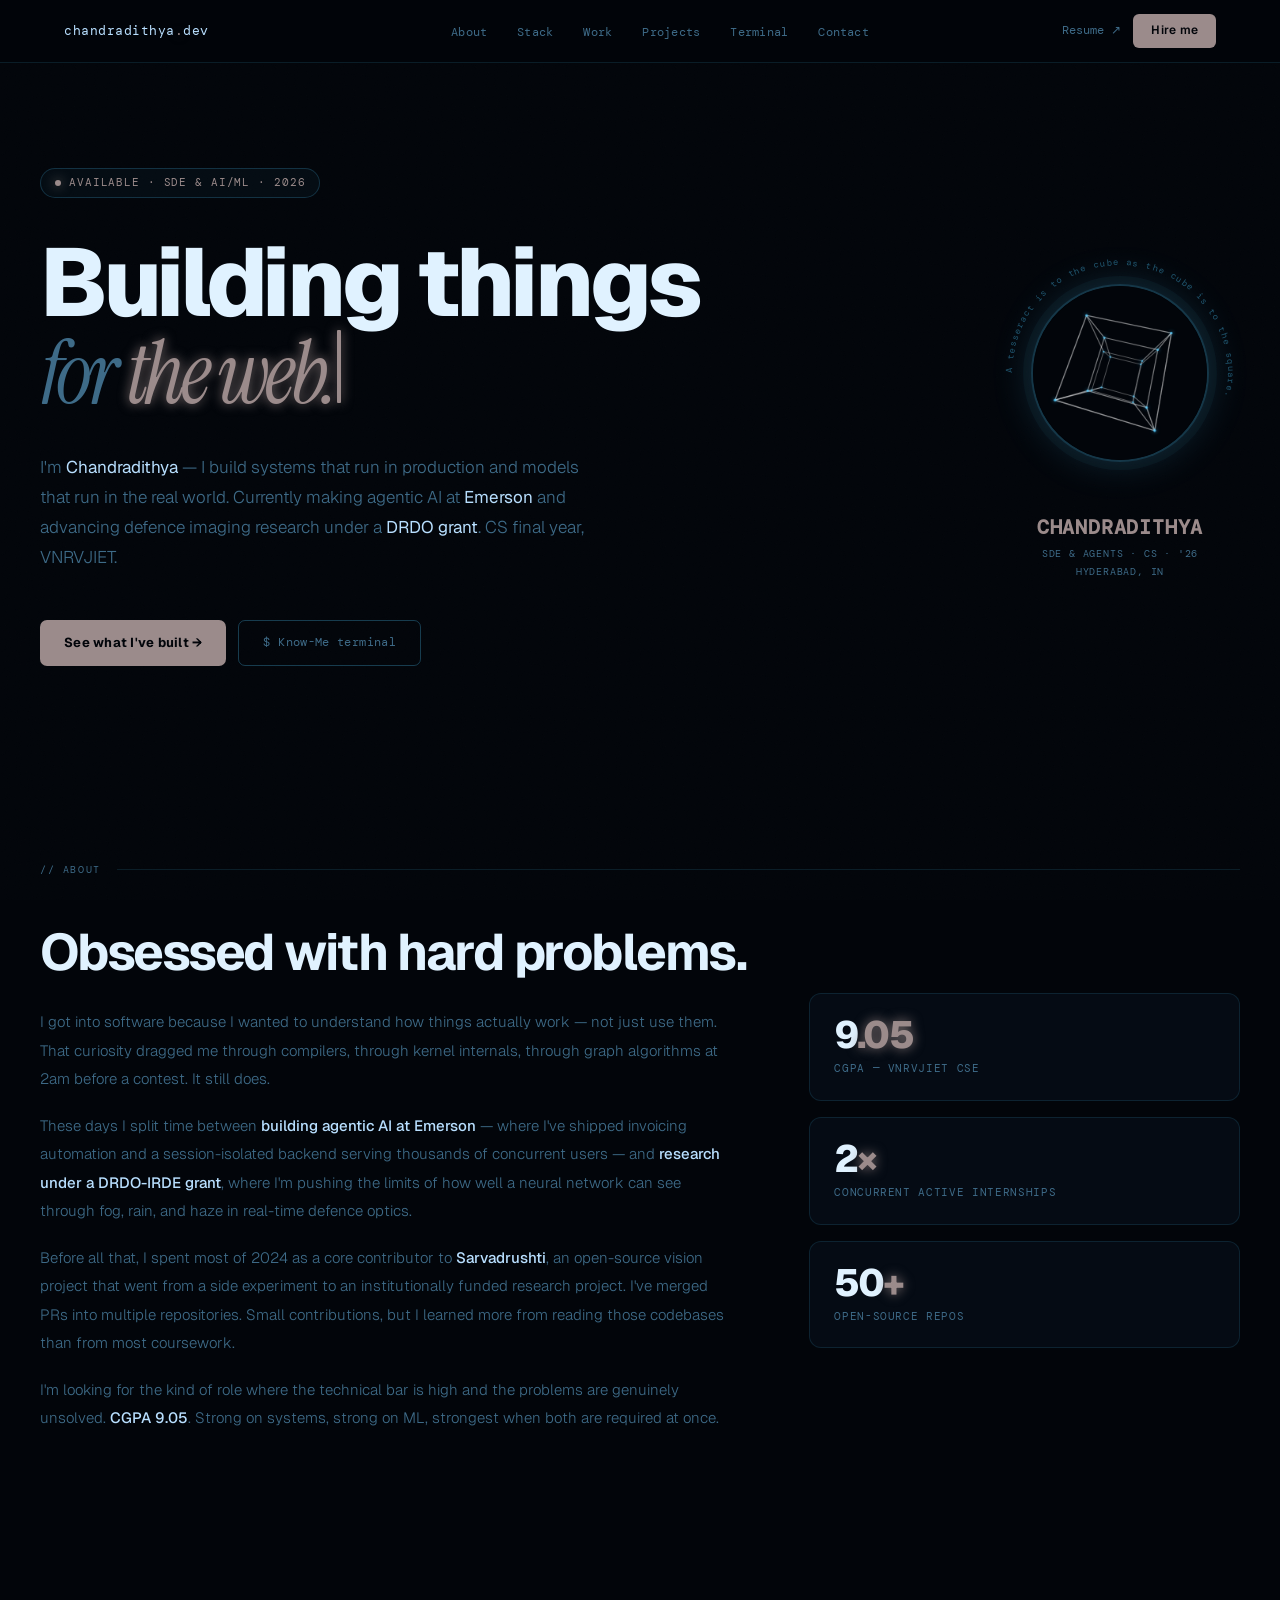
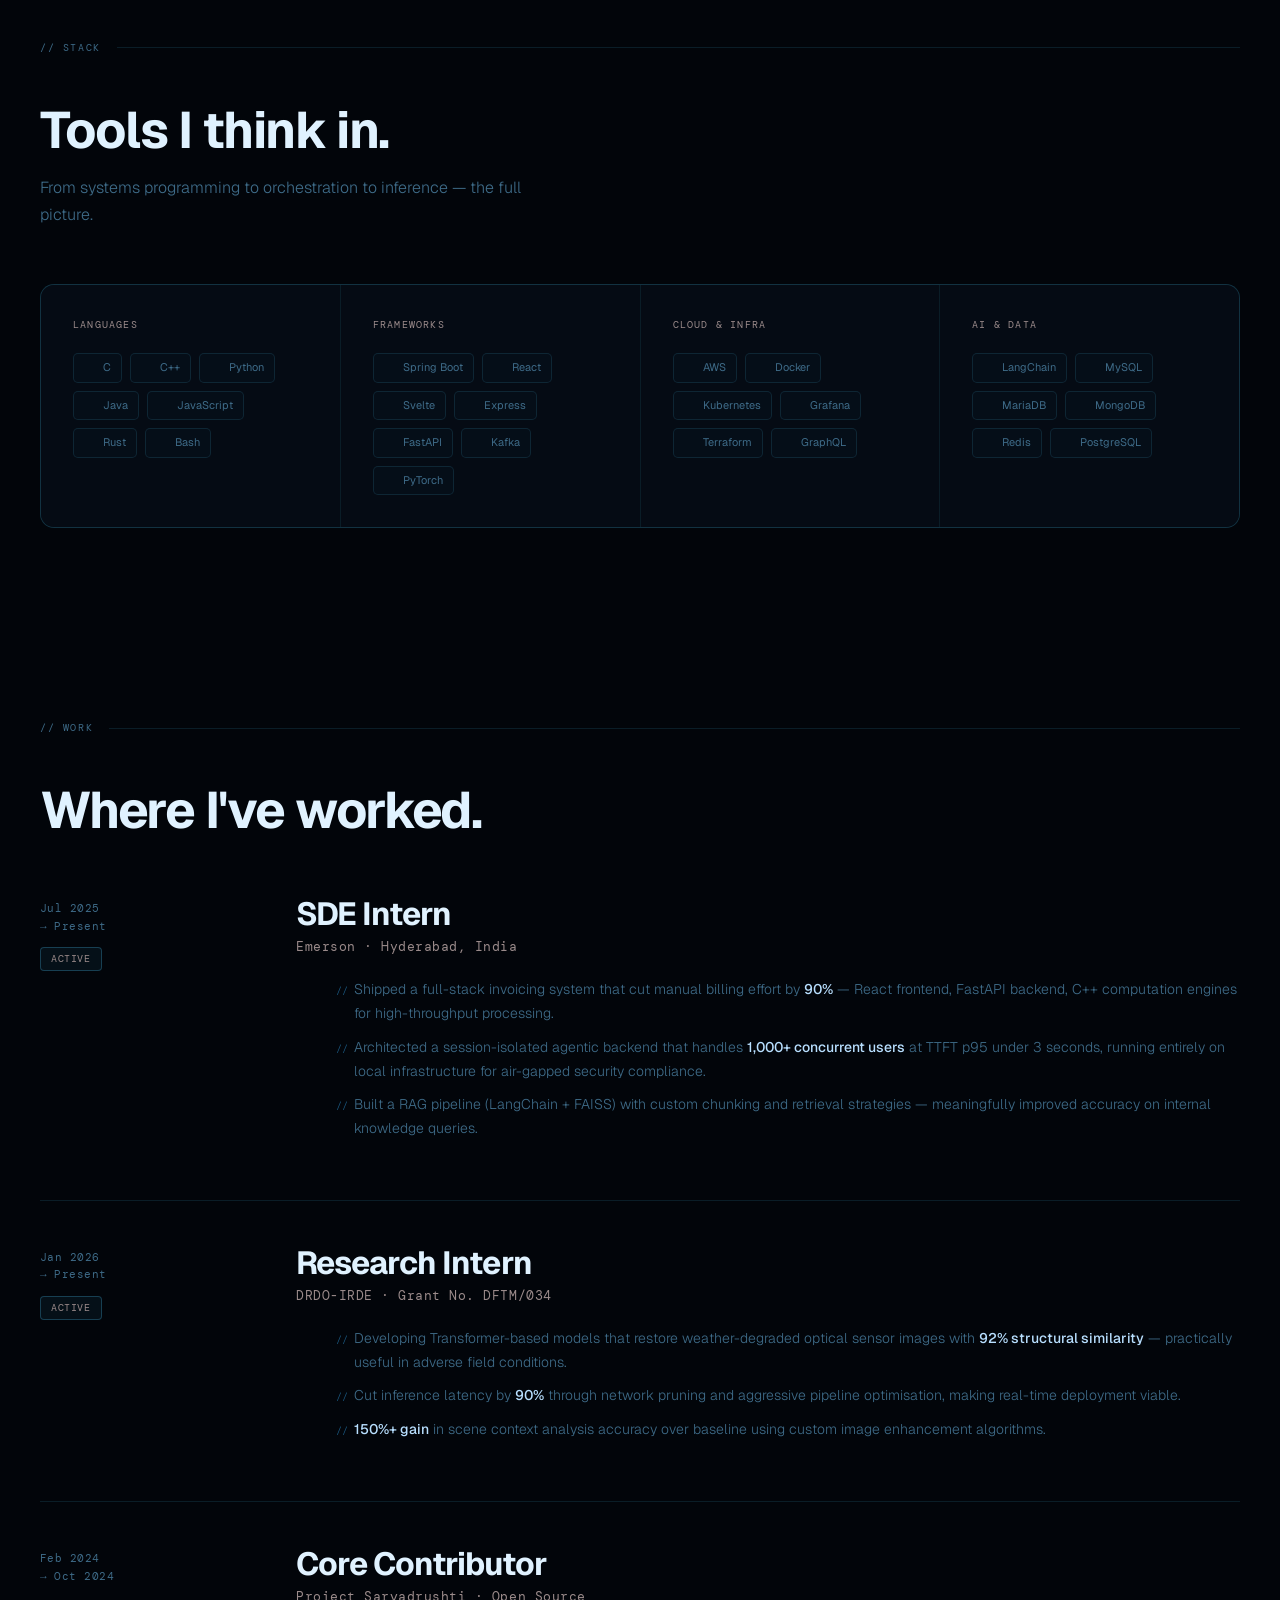
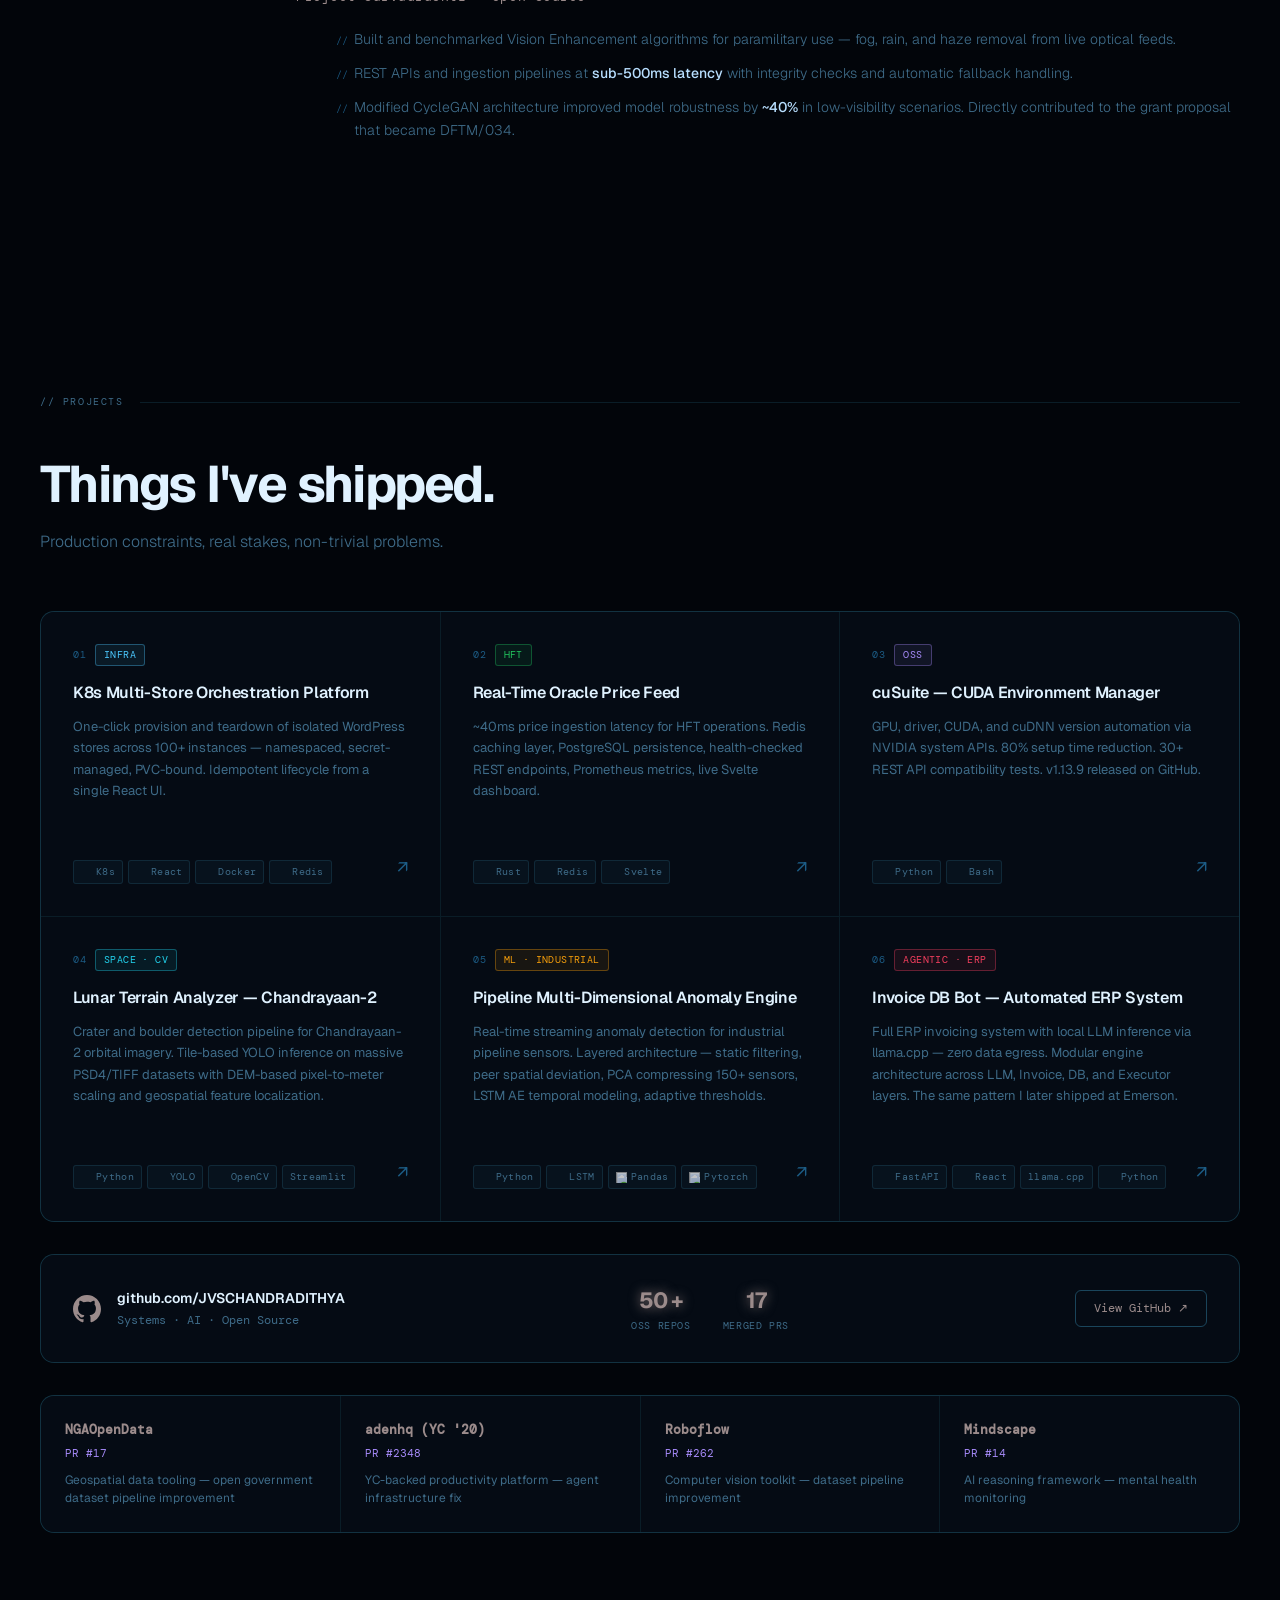
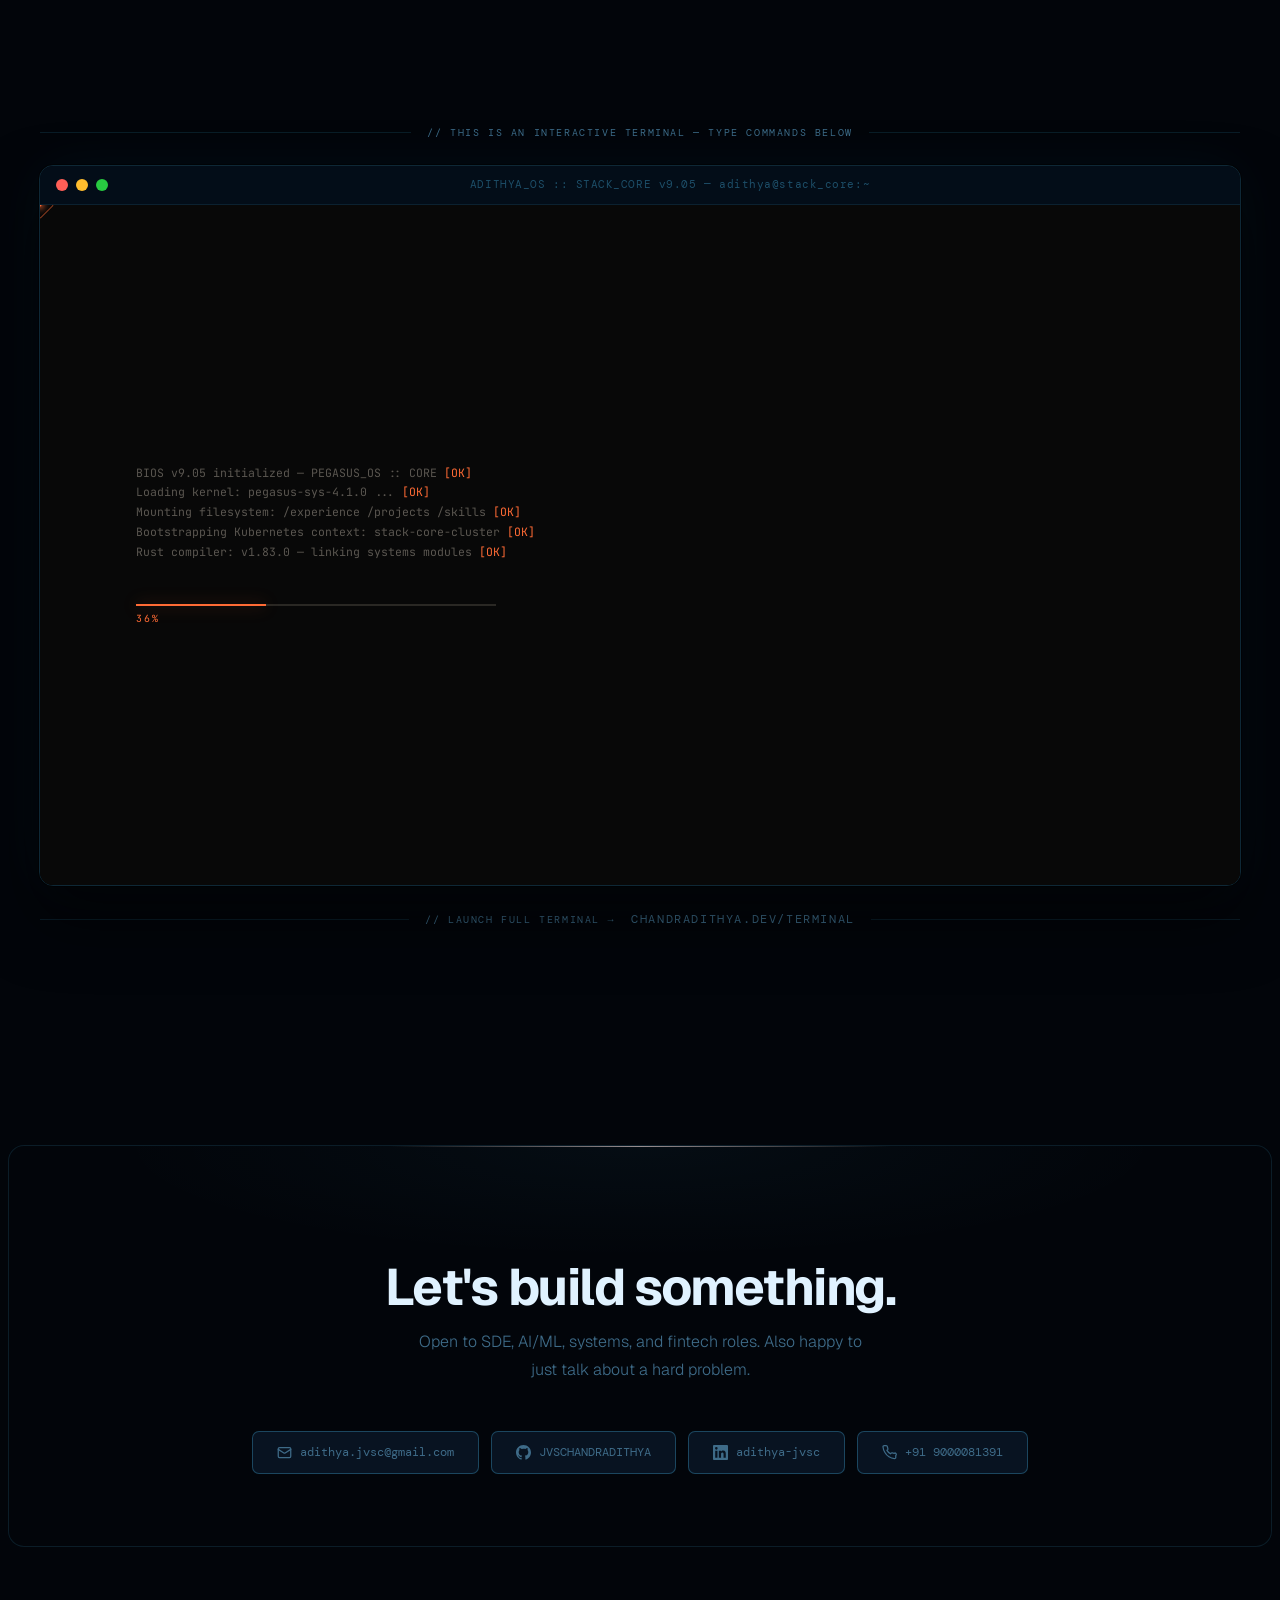
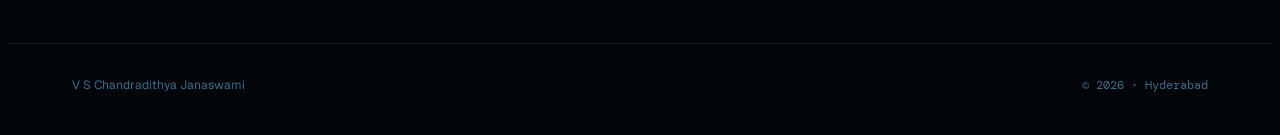
==== portfolio/index.html @ 7fb9c37c "changes in structure" ====
<!DOCTYPE html>
<html lang="en">
<head>
  <meta charset="UTF-8"/>
  <meta name="viewport" content="width=device-width, initial-scale=1.0"/>
  <title>Chandradithya Janaswami</title>
  <meta name="description" content="Chandradithya's personal portfolio. SDE & AI Engineer"/>
  <link rel="icon" href="public/tess.png"/>

  <meta property="og:title" content="Chandradithya Janaswami">
  <meta property="og:description" content="SDE & AI Engineer">
  <meta property="og:image" content="https://chandradithya.dev/tess.png">
  <meta property="og:type" content="website">

  <link rel="preconnect" href="https://fonts.googleapis.com">
  <link rel="preconnect" href="https://fonts.gstatic.com" crossorigin>
  <link href="https://fonts.googleapis.com/css2?family=DM+Mono:ital,wght@0,300;0,400;0,500;1,300&family=Geist:wght@100;200;300;400;500;600;700;800;900&family=Instrument+Serif:ital@0;1&display=swap" rel="stylesheet">
  <style>
    :root {
      /* ── Blue palette (matches terminal) ── */
      --bg:     #02050a;
      --bg1:    #050b14;
      --bg2:    #081321;
      --bg3:    #0c1e32;

      --accent:  #9b8b8b;
      --accent2: #2aa8e8;
      --dim:     #1c5c85;
      --amber:   #7dd3fc;
      --red:     #ff5c7c;
      --blue:    #60a5fa;
      --violet:  #a78bfa;

      --text:   #b8dfff;
      --muted:  #3e6b88;
      --faint:  #1e3a52;

      --border:       rgba(76,201,255,0.12);
      --border-hover: rgba(76,201,255,0.28);
      --glow:    0 0 12px #7e7171;
      --glow-lg: 0 0 40px rgba(76,201,255,0.18);

      --pad: clamp(24px, 5vw, 80px);
    }

    html { scroll-behavior: smooth; }

    body {
      background: var(--bg); color: var(--text);
      font-family: 'Geist', sans-serif; font-size: 15px; line-height: 1.6;
      -webkit-font-smoothing: antialiased; overflow-x: hidden;
    }

    /* Noise grain */
    body::before {
      content: ''; position: fixed; inset: 0;
      background-image: url("data:image/svg+xml,%3Csvg viewBox='0 0 256 256' xmlns='http://www.w3.org/2000/svg'%3E%3Cfilter id='n'%3E%3CfeTurbulence type='fractalNoise' baseFrequency='0.85' numOctaves='4' stitchTiles='stitch'/%3E%3C/filter%3E%3Crect width='100%25' height='100%25' filter='url(%23n)' opacity='0.035'/%3E%3C/svg%3E");
      background-size: 200px; pointer-events: none; z-index: 0; opacity: 0.5;
    }

    /* Ambient glow blobs */
    .blob {
      position: fixed; border-radius: 50%; pointer-events: none; z-index: 0;
      filter: blur(80px);
    }
    .blob-1 {
      width: 600px; height: 600px;
      background: radial-gradient(circle, rgba(76,201,255,0.06) 0%, transparent 70%);
      top: -200px; right: -150px;
    }
    .blob-2 {
      width: 400px; height: 400px;
      background: radial-gradient(circle, rgba(42,168,232,0.04) 0%, transparent 70%);
      bottom: 20%; left: -100px;
    }

    /* ══════════════════════════════
       NAVBAR
    ══════════════════════════════ */
    nav {
      position: fixed; top: 0; left: 0; right: 0; z-index: 100;
      height: 62px;
      background: rgba(2,5,10,0.92);
      backdrop-filter: blur(24px); -webkit-backdrop-filter: blur(24px);
      border-bottom: 1px solid var(--border);
    }
    .nav-inner {
      display: flex; align-items: center; justify-content: space-between;
      height: 100%; padding: 0 var(--pad);
    }
    .nav-logo {
      font-family: 'DM Mono', monospace; font-size: 13px; font-weight: 400;
      color: var(--text); text-decoration: none; letter-spacing: 0.04em;
      flex-shrink: 0;
    }
    .nav-logo .dot { color: var(--accent); text-shadow: var(--glow); }

    .nav-center {
      display: flex; align-items: center; gap: 2px; list-style: none;
      position: absolute; left: 50%; transform: translateX(-50%);
    }
    .nav-center a {
      font-size: 12px; color: var(--muted); text-decoration: none;
      padding: 6px 14px; border-radius: 6px; transition: color 0.2s, background 0.2s;
      letter-spacing: 0.02em; font-family: 'DM Mono', monospace;
    }
    .nav-center a:hover { color: var(--text); background: rgba(76,201,255,0.06); }
    .nav-center a.active { color: var(--accent); background: rgba(76,201,255,0.08); }

    .nav-right { display: flex; align-items: center; gap: 12px; flex-shrink: 0; }
    .nav-link-sm {
      font-size: 12px; color: var(--muted); text-decoration: none;
      font-family: 'DM Mono', monospace; transition: color 0.2s;
    }
    .nav-link-sm:hover { color: var(--accent); }
    .nav-cta {
      font-size: 12px; font-weight: 600; padding: 7px 18px;
      background: var(--accent); color: #02050a; border-radius: 6px;
      text-decoration: none; transition: all 0.2s; letter-spacing: 0.02em;
    }
    .nav-cta:hover { background: var(--amber); transform: translateY(-1px); box-shadow: var(--glow); }

    .nav-hamburger {
      display: none; flex-direction: column; gap: 5px;
      cursor: pointer; background: none; border: none; padding: 4px;
    }
    .nav-hamburger span { display: block; width: 22px; height: 1.5px; background: var(--muted); transition: all 0.3s; }

    .nav-drawer {
      display: none; position: fixed; top: 62px; left: 0; right: 0;
      background: rgba(2,5,10,0.98); backdrop-filter: blur(20px);
      border-bottom: 1px solid var(--border);
      flex-direction: column; padding: 16px var(--pad) 24px; gap: 4px; z-index: 99;
    }
    .nav-drawer.open { display: flex; }
    .nav-drawer a { font-size: 14px; color: var(--muted); text-decoration: none; padding: 10px 12px; border-radius: 6px; transition: all 0.2s; font-family: 'DM Mono', monospace; }
    .nav-drawer a:hover { color: var(--accent); background: rgba(76,201,255,0.06); }
    .nav-drawer .drawer-cta { margin-top: 8px; padding: 10px 12px; background: var(--accent); color: #02050a; border-radius: 6px; font-weight: 700; text-align: center; }

    /* ══════════════════════════════
       LAYOUT
    ══════════════════════════════ */
    main { position: relative; z-index: 1; }
    section { padding: 96px 0; width: 100%; }
    .section-inner { max-width: 1200px; margin: 0 auto; }

    .divider { padding: 0 var(--pad); }
    .divider hr { border: none; border-top: 1px solid var(--border); max-width: 1200px; margin: 0 auto; }

    /* ══════════════════════════════
       SECTION LABELS + HEADINGS
    ══════════════════════════════ */
    .section-label {
      font-family: 'DM Mono', monospace; font-size: 10px; text-transform: uppercase;
      letter-spacing: 0.16em; color: var(--muted); margin-bottom: 48px;
      display: flex; align-items: center; gap: 16px;
    }
    .section-label::after { content: ''; flex: 1; height: 1px; background: var(--border); }

    h2 {
      font-size: clamp(32px, 4vw, 54px); font-weight: 700;
      letter-spacing: -0.03em; color: #e0f2ff; line-height: 1.05; margin-bottom: 14px;
    }
    .section-sub {
      color: var(--muted); font-size: 16px; max-width: 520px;
      line-height: 1.7; margin-bottom: 56px; font-weight: 300;
    }

    /* ══════════════════════════════
       HERO — typing + profile image
    ══════════════════════════════ */
    #hero { padding-top: 160px; padding-bottom: 100px; }

    .hero-grid {
      display: grid;
      grid-template-columns: 1fr auto;
      gap: 64px; align-items: center;
    }

    .hero-tag {
      display: inline-flex; align-items: center; gap: 8px;
      font-size: 11px; font-family: 'DM Mono', monospace; letter-spacing: 0.08em;
      color: var(--accent); text-transform: uppercase; margin-bottom: 36px;
      padding: 5px 14px; border: 1px solid rgba(76,201,255,0.2); border-radius: 100px;
      background: rgba(76,201,255,0.04);
    }
    .hero-tag::before {
      content: ''; width: 6px; height: 6px; border-radius: 50%;
      background: var(--accent); box-shadow: var(--glow);
      animation: pulse 2s ease infinite;
    }
    @keyframes pulse { 0%,100%{opacity:1} 50%{opacity:0.3} }

    .hero-heading {
      font-size: clamp(52px, 7.5vw, 108px);
      font-weight: 800; line-height: 1.0;
      letter-spacing: -0.045em;
      color: #e0f2ff;
      margin-bottom: 0;
    }
    .hero-heading .line2 {
      display: block; color: var(--muted); font-weight: 300;
      font-family: 'Instrument Serif', serif; font-style: italic;
      font-size: 0.9em;
    }

    /* typing word */
    .typing-word {
      color: var(--accent);
      text-shadow: var(--glow);
      position: relative;
      white-space: nowrap;
    }
    .typing-cursor {
      display: inline-block; width: 4px;
      background: var(--accent);
      animation: blink 0.9s step-end infinite;
      vertical-align: baseline;
      margin-left: 2px;
      height: 0.85em;
      border-radius: 1px;
      box-shadow: var(--glow);
    }
    @keyframes blink { 50% { opacity: 0; } }

    .hero-desc {
      font-size: 17px; color: var(--muted);
      max-width: 560px; line-height: 1.75; margin: 36px 0 48px; font-weight: 300;
    }
    .hero-desc strong { color: var(--text); font-weight: 400; }
    .hero-desc a { color: var(--accent); text-decoration: none; border-bottom: 1px solid rgba(76,201,255,0.3); transition: border-color 0.2s; }
    .hero-desc a:hover { border-color: var(--accent); }

    .hero-actions { display: flex; gap: 12px; flex-wrap: wrap; }

    .btn-primary {
      display: inline-flex; align-items: center; gap: 8px; padding: 12px 24px;
      background: var(--accent); color: #02050a; font-size: 13px; font-weight: 700;
      border-radius: 7px; text-decoration: none; transition: all 0.2s; letter-spacing: 0.02em;
    }
    .btn-primary:hover { background: var(--amber); transform: translateY(-1px); box-shadow: var(--glow); }

    .btn-ghost {
      display: inline-flex; align-items: center; gap: 8px; padding: 12px 24px;
      border: 1px solid var(--border-hover); color: var(--muted); font-size: 12px;
      border-radius: 7px; text-decoration: none; cursor: pointer; background: transparent;
      transition: all 0.2s; font-family: 'DM Mono', monospace; letter-spacing: 0.03em;
    }
    .btn-ghost:hover { color: var(--accent); border-color: var(--accent); background: rgba(76,201,255,0.04); }

    /* Profile image */
    .hero-image-wrap {
      display: flex; flex-direction: column; align-items: center; gap: 16px;
      flex-shrink: 0;
    }
    .hero-avatar {
      width: 220px; height: 220px; border-radius: 50%;
      border: 2px solid rgba(76,201,255,0.25);
      box-shadow: 0 0 0 8px rgba(76,201,255,0.04), var(--glow-lg);
      object-fit: cover; display: block;
      background: var(--bg2);
      /* If no image — shows initials */
      position: relative; overflow: hidden;
    }
    .avatar-placeholder {
      width: 220px; height: 220px; border-radius: 50%;
      border: 2px solid rgba(76,201,255,0.25);
      box-shadow: 0 0 0 8px rgba(76,201,255,0.04), var(--glow-lg);
      background: var(--bg2);
      display: flex; align-items: center; justify-content: center;
      font-family: 'Instrument Serif', serif; font-size: 52px; font-style: italic;
      color: var(--accent); opacity: 0.8;
    }
    .hero-image-meta {
      text-align: center;
      font-family: 'DM Mono', monospace; font-size: 10px;
      color: var(--muted); letter-spacing: 0.08em; text-transform: uppercase;
      line-height: 1.8;
    }
    .hero-image-meta b { color: var(--accent); display: block; font-size: 20px; }

    /* ══════════════════════════════
       ABOUT
    ══════════════════════════════ */
    .about-grid {
      display: grid; grid-template-columns: 1.6fr 1fr; gap: 80px; align-items: start;
    }
    .about-text { color: var(--muted); font-size: 15px; line-height: 1.9; font-weight: 300; }
    .about-text p+p { margin-top: 18px; }
    .about-text strong { color: var(--text); font-weight: 500; }

    .about-sidebar { display: flex; flex-direction: column; gap: 16px; }
    .stat {
      padding: 22px 24px; border: 1px solid var(--border); border-radius: 12px;
      background: var(--bg1); transition: border-color 0.2s, background 0.2s;
    }
    .stat:hover { border-color: var(--border-hover); background: var(--bg2); box-shadow: var(--glow-lg); }
    .stat-num { font-size: 38px; font-weight: 800; color: #e0f2ff; letter-spacing: -0.05em; line-height: 1; margin-bottom: 6px; }
    .stat-num span { color: var(--accent); text-shadow: var(--glow); }
    .stat-label { font-size: 11px; color: var(--muted); font-family: 'DM Mono', monospace; letter-spacing: 0.06em; text-transform: uppercase; }

    /* ══════════════════════════════
       SKILLS
    ══════════════════════════════ */
    .skills-grid {
      display: grid; grid-template-columns: repeat(4,1fr);
      gap: 1px; border: 1px solid var(--border); border-radius: 14px;
      overflow: hidden; background: var(--border);
    }
    .skill-group { background: var(--bg1); padding: 32px; transition: background 0.2s; }
    .skill-group:hover { background: var(--bg2); }
    .skill-group-name {
      font-family: 'DM Mono', monospace; font-size: 10px; text-transform: uppercase;
      letter-spacing: 0.12em; color: var(--accent); margin-bottom: 20px;
    }
    .skill-pills { display: flex; flex-wrap: wrap; gap: 8px; }
    .skill-pill {
      display: inline-flex; align-items: center; gap: 6px; padding: 5px 10px;
      border: 1px solid var(--border); border-radius: 5px; font-size: 11px;
      color: var(--muted); background: rgba(76,201,255,0.02); transition: all 0.2s;
    }
    .skill-pill:hover { border-color: var(--border-hover); color: var(--text); background: rgba(76,201,255,0.06); }
    .skill-pill img { width: 13px; height: 13px; object-fit: contain; opacity: 0.8; }

    /* ══════════════════════════════
       EXPERIENCE — bigger role headings
    ══════════════════════════════ */
    .exp-item {
      display: grid; grid-template-columns: 200px 1fr; gap: 56px;
      padding: 44px 0; border-bottom: 1px solid var(--border);
    }
    .exp-item:last-child { border-bottom: none; }
    .exp-meta { padding-top: 4px; }
    .exp-date { font-family: 'DM Mono', monospace; font-size: 11px; color: var(--muted); letter-spacing: 0.04em; margin-bottom: 10px; line-height: 1.6; }
    .exp-badge {
      display: inline-block; font-size: 10px; padding: 3px 10px;
      border: 1px solid rgba(76,201,255,0.25); border-radius: 4px;
      color: var(--accent); background: rgba(76,201,255,0.06);
      font-family: 'DM Mono', monospace; letter-spacing: 0.06em; text-transform: uppercase;
    }
    .exp-role {
      font-size: clamp(22px, 3vw, 32px);
      font-weight: 700; color: #e0f2ff;
      letter-spacing: -0.03em; margin-bottom: 6px; line-height: 1.1;
    }
    .exp-company {
      font-size: 13px; color: var(--accent); margin-bottom: 20px;
      font-family: 'DM Mono', monospace; letter-spacing: 0.04em;
    }
    .exp-bullets { list-style: none; display: flex; flex-direction: column; gap: 10px; }
    .exp-bullets li {
      font-size: 14px; color: var(--muted); line-height: 1.7; font-weight: 300;
      padding-left: 18px; position: relative;
    }
    .exp-bullets li::before { content: '//'; position: absolute; left: 0; color: var(--dim); font-family: 'DM Mono', monospace; font-size: 10px; top: 4px; }
    .exp-bullets strong { color: var(--text); font-weight: 500; }

    /* ══════════════════════════════
       PROJECTS — card grid with GitHub
    ══════════════════════════════ */
    .projects-grid {
      display: grid; grid-template-columns: repeat(3, 1fr);
      gap: 1px; border: 1px solid var(--border); border-radius: 14px;
      overflow: hidden; background: var(--border);
    }
    .project-card {
      background: var(--bg1); padding: 32px;
      display: flex; flex-direction: column; justify-content: space-between;
      text-decoration: none; transition: background 0.2s; min-height: 240px;
      position: relative;
    }
    .project-card:hover { background: var(--bg2); }
    .project-card:hover .project-arrow { transform: translate(3px,-3px); color: var(--accent); }
    .project-card:hover .project-title { color: var(--accent); }

    .project-top {}
    .project-meta { display: flex; align-items: center; gap: 8px; margin-bottom: 14px; }
    .project-num { font-family: 'DM Mono', monospace; font-size: 10px; color: var(--dim); letter-spacing: 0.1em; }
    .project-tag {
      font-size: 10px; padding: 2px 8px; border-radius: 3px;
      border: 1px solid var(--border); color: var(--muted);
      font-family: 'DM Mono', monospace; letter-spacing: 0.04em;
      text-transform: uppercase;
    }
    .project-tag.live { border-color: rgba(76,201,255,0.3); color: var(--accent); background: rgba(76,201,255,0.06); }
    .project-tag.oss  { border-color: rgba(167,139,250,0.3); color: var(--violet); background: rgba(167,139,250,0.06); }

    /* LIVE */
    .project-tag.live {
      border-color: rgba(76,201,255,0.35);
      color: #4cc9ff;
      background: rgba(76,201,255,0.08);
    }

    /* OPEN SOURCE */
    .project-tag.oss {
      border-color: rgba(167,139,250,0.35);
      color: #a78bfa;
      background: rgba(167,139,250,0.08);
    }

    /* INFRASTRUCTURE */
    .project-tag.infra {
      border-color: rgba(120,144,156,0.35);
      color: #90a4ae;
      background: rgba(120,144,156,0.08);
    }

    /* HIGH FREQUENCY TRADING */
    .project-tag.hft {
      border-color: rgba(34,197,94,0.35);
      color: #22c55e;
      background: rgba(34,197,94,0.08);
    }

    /* SPACE */
    .project-tag.space {
      border-color: rgba(34,211,238,0.35);
      color: #22d3ee;
      background: rgba(34,211,238,0.08);
    }

    /* ML INDUSTRIAL */
    .project-tag.ml-industrial {
      border-color: rgba(245,158,11,0.35);
      color: #f59e0b;
      background: rgba(245,158,11,0.08);
    }

    /* AGENTIC ERP */
    .project-tag.agentic-erp {
      border-color: rgba(244,63,94,0.35);
      color: #f43f5e;
      background: rgba(244,63,94,0.08);
    }

    .project-title { font-size: 16px; font-weight: 600; color: #e0f2ff; letter-spacing: -0.02em; margin-bottom: 10px; transition: color 0.2s; }
    .project-desc { font-size: 13px; color: var(--muted); line-height: 1.65; }

    .project-bottom { margin-top: 20px; display: flex; align-items: flex-end; justify-content: space-between; }
    .project-tech { display: flex; flex-wrap: wrap; gap: 5px; }
    .tech-pill {
      display: inline-flex; align-items: center; gap: 4px;
      font-size: 10px; font-family: 'DM Mono', monospace; padding: 3px 7px;
      border-radius: 3px; background: rgba(76,201,255,0.04);
      color: var(--muted); border: 1px solid var(--border); letter-spacing: 0.03em;
    }
    .tech-pill img { width: 11px; height: 11px; object-fit: contain; opacity: 0.75; }
    .project-arrow { font-size: 18px; color: var(--dim); transition: transform 0.2s, color 0.2s; flex-shrink: 0; margin-left: 8px; }

    /* GitHub stats card */
    .github-strip {
      margin-top: 1px;
      background: var(--border);
    }
    .github-card {
      background: var(--bg1); padding: 28px 32px;
      display: flex; align-items: center; justify-content: space-between; flex-wrap: wrap; gap: 24px;
      text-decoration: none; transition: background 0.2s;
    }
    .github-card:hover { background: var(--bg2); }
    .github-info { display: flex; align-items: center; gap: 16px; }
    .github-icon { font-size: 24px; }
    .github-label { font-size: 14px; font-weight: 600; color: #e0f2ff; margin-bottom: 2px; }
    .github-sub { font-size: 12px; color: var(--muted); font-family: 'DM Mono', monospace; }
    .github-stats { display: flex; gap: 32px; }
    .gh-stat { text-align: center; }
    .gh-stat-num { font-size: 22px; font-weight: 700; color: var(--accent); letter-spacing: -0.04em; text-shadow: var(--glow); }
    .gh-stat-label { font-size: 10px; color: var(--muted); font-family: 'DM Mono', monospace; text-transform: uppercase; letter-spacing: 0.06em; }
    .github-cta {
      font-size: 12px; color: var(--accent); border: 1px solid rgba(76,201,255,0.3);
      padding: 8px 18px; border-radius: 6px; font-family: 'DM Mono', monospace;
      transition: all 0.2s;
    }
    .github-card:hover .github-cta { background: rgba(76,201,255,0.08); }

    /* Open source contributions row */
    .oss-grid {
      display: grid; grid-template-columns: repeat(4, 1fr);
      gap: 1px; border: 1px solid var(--border); border-radius: 14px;
      overflow: hidden; background: var(--border);
      margin-top: 32px;
    }
    .oss-card {
      background: var(--bg1); padding: 24px;
      text-decoration: none; transition: background 0.2s;
    }
    .oss-card:hover { background: var(--bg2); }
    .oss-repo { font-size: 13px; font-weight: 600; color: var(--accent); margin-bottom: 4px; font-family: 'DM Mono', monospace; }
    .oss-pr { font-size: 11px; color: var(--violet); margin-bottom: 8px; font-family: 'DM Mono', monospace; }
    .oss-desc { font-size: 12px; color: var(--muted); line-height: 1.55; }

    /* ══════════════════════════════
       TERMINAL
    ══════════════════════════════ */
    #terminal-section { padding: 96px 0; width: 100%; }
    .terminal-label {
      font-family: 'DM Mono', monospace; font-size: 10px; text-transform: uppercase;
      letter-spacing: 0.16em; color: var(--muted); margin-bottom: 24px;
      display: flex; align-items: center; gap: 16px;
      max-width: 1200px; margin-left: auto; margin-right: auto;
    }
    .terminal-label::before, .terminal-label::after { content: ''; flex: 1; height: 1px; background: var(--border); }

    .terminal-wrapper {
      max-width: 1200px; margin: 0 auto;
      border: 1px solid rgba(76,201,255,0.18); border-radius: 14px; overflow: hidden;
      box-shadow: 0 0 0 1px rgba(0,0,0,0.5), 0 32px 64px rgba(0,0,0,0.6), 0 0 60px rgba(76,201,255,0.05);
    }
    .terminal-chrome {
      height: 38px; background: #030d18;
      border-bottom: 1px solid rgba(76,201,255,0.1);
      display: flex; align-items: center; padding: 0 16px; gap: 8px;
    }
    .chrome-dot { width: 12px; height: 12px; border-radius: 50%; }
    .chrome-dot.r { background: #ff5f57; } .chrome-dot.y { background: #ffbd2e; } .chrome-dot.g { background: #28ca41; }
    .chrome-title {
      font-family: 'DM Mono', monospace; font-size: 11px;
      color: rgba(76,201,255,0.35); margin: 0 auto; letter-spacing: 0.05em;
    }
    .terminal-wrapper iframe { width: 100%; height: 680px; border: none; display: block; }

    /* ══════════════════════════════
       CONTACT
    ══════════════════════════════ */
    .contact-inner {
      border: 1px solid var(--border); border-radius: 16px; padding: 72px 80px;
      background: var(--bg); text-align: center; position: relative; overflow: hidden;
      max-width: 1200px; margin: 0 auto;
    }
    .contact-inner::before {
      content: ''; position: absolute; top: 0; left: 50%; transform: translateX(-50%);
      width: 500px; height: 1px;
      background: linear-gradient(90deg, transparent, var(--accent), transparent);
    }
    .contact-inner::after {
      content: ''; position: absolute; inset: 0;
      background: radial-gradient(ellipse 60% 40% at 50% 0%, rgba(76,201,255,0.04) 0%, transparent 70%);
      pointer-events: none;
    }
    .contact-inner h2 { margin-bottom: 14px; }
    .contact-inner .section-sub { margin: 0 auto 48px; text-align: center; max-width: 460px; }
    .contact-links { display: flex; justify-content: center; gap: 12px; flex-wrap: wrap; position: relative; z-index: 1; }
    .contact-link {
      display: inline-flex; align-items: center; gap: 8px; padding: 11px 24px;
      border: 1px solid var(--border-hover); border-radius: 7px;
      color: var(--muted); font-size: 12px; text-decoration: none; transition: all 0.2s;
      font-family: 'DM Mono', monospace; background: var(--bg2);
    }
    .contact-link:hover { color: var(--accent); border-color: var(--accent); background: rgba(76,201,255,0.06); box-shadow: var(--glow-lg); }

    /* ══════════════════════════════
       FOOTER
    ══════════════════════════════ */
    footer {
      padding: 32px var(--pad);
      display: flex; justify-content: space-between; align-items: center;
      border-top: 1px solid var(--border);
    }
    .footer-name { font-size: 12px; color: var(--muted); }
    .footer-copy { font-size: 12px; color: var(--muted); font-family: 'DM Mono', monospace; }

    /* ══════════════════════════════
       FADE-IN
    ══════════════════════════════ */
    .fade-in { opacity: 0; transform: translateY(24px); transition: opacity 0.7s ease, transform 0.7s ease; }
    .fade-in.visible { opacity: 1; transform: translateY(0); }

    /* ══════════════════════════════
       RESPONSIVE
    ══════════════════════════════ */
    @media (max-width: 1100px) {
      .skills-grid { grid-template-columns: repeat(2,1fr); }
      .projects-grid { grid-template-columns: repeat(2,1fr); }
      .oss-grid { grid-template-columns: repeat(2,1fr); }
    }
    @media (max-width: 900px) {
      .hero-grid { grid-template-columns: 1fr; }
      .hero-image-wrap { display: none; }
      .about-grid { grid-template-columns: 1fr; gap: 48px; }
      .exp-item { grid-template-columns: 1fr; gap: 12px; }
    }
    @media (max-width: 768px) {
      .nav-center, .nav-link-sm { display: none; }
      .nav-hamburger { display: flex; }
      .skills-grid, .projects-grid, .oss-grid { grid-template-columns: 1fr; }
      .contact-inner { padding: 48px 28px; }
      .github-stats { gap: 20px; }
    }
    .avatar-ring-wrap {
      position: relative;
      width: 240px; height: 240px;
      display: flex; align-items: center; justify-content: center;
    }
    .ring-text {
      position: absolute; inset: 0;
      width: 240px; height: 240px;
      z-index: 2; pointer-events: none;
      /* no animation */
    }
    .avatar-ring-wrap .hero-avatar {
      position: absolute;
      top: 50%; left: 50%;
      transform: translate(-50%, -50%);
      width: 174px; height: 174px;
    }
    #tesseract-canvas {
      background: #02050a;
    }
  </style>
</head>
<body>
    <div id="cur"></div>
    <div id="cur-r"></div>

  <!-- <div class="blob blob-1" id="blob"></div>
  <div class="blob blob-2"></div> -->

  <!-- ══════════════════════════════ NAVBAR ══════════════════════════════ -->
  <nav>
    <div class="nav-inner">
      <a href="#" class="nav-logo">chandradithya<span class="dot">.</span>dev</a>
      <ul class="nav-center">
        <li><a href="#about" class="nav-link">About</a></li>
        <li><a href="#skills" class="nav-link">Stack</a></li>
        <li><a href="#experience" class="nav-link">Work</a></li>
        <li><a href="#projects" class="nav-link">Projects</a></li>
        <li><a href="#terminal-section" class="nav-link">Terminal</a></li>
        <li><a href="#contact" class="nav-link">Contact</a></li>
      </ul>
      <div class="nav-right">
        <a href="https://drive.google.com/file/d/1uH277WI9PF0sNGXVWy8vhqk7__umhGF_/view?usp=drive_link" target="_blank" class="nav-link-sm">Resume ↗</a>
        <a href="mailto:adithya.jvsc@gmail.com" class="nav-cta">Hire me</a>
        <button class="nav-hamburger" id="hamburger"><span></span><span></span><span></span></button>
      </div>
    </div>
  </nav>
  <div class="nav-drawer" id="drawer">
    <a href="#about">About</a><a href="#skills">Stack</a><a href="#experience">Work</a>
    <a href="#projects">Projects</a><a href="#terminal-section">Terminal</a><a href="#contact">Contact</a>
    <a href="mailto:adithya.jvsc@gmail.com" class="drawer-cta">Hire me</a>
  </div>

  <main>

    <!-- ══════════════════════════════ HERO ══════════════════════════════ -->
    <section id="hero">
      <div class="section-inner">
        <div class="hero-grid">
          <div>
            <div class="hero-tag fade-in">Available · SDE &amp; AI/ML · 2026</div>

            <div class="hero-heading fade-in" style="transition-delay:0.1s">
              Building things
              <span class="line2">for <span class="typing-word" id="typing-target"></span><span class="typing-cursor"></span></span>
            </div>

            <p class="hero-desc fade-in" style="transition-delay:0.2s">
              I'm <strong>Chandradithya</strong> — I build systems that run in production and models that run in the real world. Currently making agentic AI at <strong>Emerson</strong> and advancing defence imaging research under a <strong>DRDO grant</strong>. CS final year, VNRVJIET.
            </p>

            <div class="hero-actions fade-in" style="transition-delay:0.3s">
              <a href="#projects" class="btn-primary">See what I've built →</a>
              <a href="#terminal-section" class="btn-ghost">$ Know-Me terminal</a>
            </div>
          </div>

          <!-- Profile image -->
          <div class="hero-image-wrap fade-in" style="transition-delay:0.4s">
            <div class="avatar-ring-wrap">
              <svg class="ring-text" viewBox="0 0 240 240" xmlns="http://www.w3.org/2000/svg">
                  <defs>
                    <path id="circle"
                      d="M 120,120 m -108,0 a 108,108 0 1,1 216,0 a 108,108 0 1,1 -216,0"/>
                  </defs>
                  <text font-family="'DM Mono', monospace" font-size="9"
                        fill="rgba(76,201,255,0.4)" letter-spacing="1.5">
                    <textPath href="#circle">
                      A tesseract is to the cube as the cube is to the square.
                    </textPath>
                  </text>
                </svg>
              <canvas id="tesseract-canvas" class="hero-avatar" width="220" height="220"></canvas>
            </div>
            <div class="hero-image-meta">
              <b>Chandradithya</b>
              SDE & Agents · CS · '26<br>
              Hyderabad, IN
            </div>
          </div>
        </div>
      </div>
    </section>

    

    <!-- ══════════════════════════════ ABOUT ══════════════════════════════ -->
    <section id="about">
      <div class="section-inner">
        <div class="section-label fade-in">// about</div>
        <h2 class="fade-in">Obsessed with hard problems.</h2>
        <div class="about-grid fade-in" style="transition-delay:0.1s">
          <div class="about-text">
            <p>I got into software because I wanted to understand how things actually work — not just use them. That curiosity dragged me through compilers, through kernel internals, through graph algorithms at 2am before a contest. It still does.</p>
            <p>These days I split time between <strong>building agentic AI at Emerson</strong> — where I've shipped invoicing automation and a session-isolated backend serving thousands of concurrent users — and <strong>research under a DRDO-IRDE grant</strong>, where I'm pushing the limits of how well a neural network can see through fog, rain, and haze in real-time defence optics.</p>
            <p>Before all that, I spent most of 2024 as a core contributor to <strong>Sarvadrushti</strong>, an open-source vision project that went from a side experiment to an institutionally funded research project. I've merged PRs into multiple repositories. Small contributions, but I learned more from reading those codebases than from most coursework.</p>
            <p>I'm looking for the kind of role where the technical bar is high and the problems are genuinely unsolved. <strong>CGPA 9.05</strong>. Strong on systems, strong on ML, strongest when both are required at once.</p>
          </div>
          <div class="about-sidebar">
            <div class="stat">
              <div class="stat-num">9<span>.05</span></div>
              <div class="stat-label">CGPA — VNRVJIET CSE</div>
            </div>
            <div class="stat">
              <div class="stat-num">2<span>×</span></div>
              <div class="stat-label">Concurrent active internships</div>
            </div>
            <div class="stat">
              <div class="stat-num">50<span>+</span></div>
              <div class="stat-label">Open-source repos</div>
            </div>
          </div>
        </div>
      </div>
    </section>

    

    <!-- ══════════════════════════════ SKILLS ══════════════════════════════ -->
    <section id="skills">
      <div class="section-inner">
        <div class="section-label fade-in">// stack</div>
        <h2 class="fade-in">Tools I think in.</h2>
        <p class="section-sub fade-in" style="transition-delay:0.1s">From systems programming to orchestration to inference — the full picture.</p>

        <div class="skills-grid fade-in" style="transition-delay:0.15s">
          <div class="skill-group">
            <div class="skill-group-name">Languages</div>
            <div class="skill-pills">
              <span class="skill-pill"><img src="https://cdn.jsdelivr.net/gh/devicons/devicon@latest/icons/c/c-original.svg" alt="">C</span>
              <span class="skill-pill"><img src="https://cdn.jsdelivr.net/gh/devicons/devicon@latest/icons/cplusplus/cplusplus-original.svg" alt="">C++</span>
              <span class="skill-pill"><img src="https://cdn.jsdelivr.net/gh/devicons/devicon@latest/icons/python/python-original.svg" alt="">Python</span>
              <span class="skill-pill"><img src="https://cdn.jsdelivr.net/gh/devicons/devicon@latest/icons/java/java-original.svg" alt="">Java</span>
              <span class="skill-pill"><img src="https://cdn.jsdelivr.net/gh/devicons/devicon@latest/icons/javascript/javascript-original.svg" alt="">JavaScript</span>
              <span class="skill-pill"><img src="https://cdn.jsdelivr.net/gh/devicons/devicon@latest/icons/rust/rust-original.svg" alt="">Rust</span>
              <span class="skill-pill"><img src="https://cdn.jsdelivr.net/gh/devicons/devicon@latest/icons/bash/bash-original.svg" alt="">Bash</span>
            </div>
          </div>
          <div class="skill-group">
            <div class="skill-group-name">Frameworks</div>
            <div class="skill-pills">
              <span class="skill-pill"><img src="https://cdn.jsdelivr.net/gh/devicons/devicon@latest/icons/spring/spring-original.svg" alt="">Spring Boot</span>
              <span class="skill-pill"><img src="https://cdn.jsdelivr.net/gh/devicons/devicon@latest/icons/react/react-original.svg" alt="">React</span>
              <span class="skill-pill"><img src="https://cdn.jsdelivr.net/gh/devicons/devicon@latest/icons/svelte/svelte-original.svg" alt="">Svelte</span>
              <span class="skill-pill"><img src="https://cdn.jsdelivr.net/gh/devicons/devicon@latest/icons/express/express-original.svg" alt="">Express</span>
              <span class="skill-pill"><img src="https://cdn.jsdelivr.net/gh/devicons/devicon@latest/icons/fastapi/fastapi-original.svg" alt="">FastAPI</span>
              <span class="skill-pill"><img src="https://cdn.jsdelivr.net/gh/devicons/devicon@latest/icons/apachekafka/apachekafka-original.svg" alt="">Kafka</span>
              <span class="skill-pill"><img src="https://cdn.jsdelivr.net/gh/devicons/devicon@latest/icons/pytorch/pytorch-original.svg" alt="">PyTorch</span>
            </div>
          </div>
          <div class="skill-group">
            <div class="skill-group-name">Cloud &amp; Infra</div>
            <div class="skill-pills">
              <span class="skill-pill"><img src="https://cdn.jsdelivr.net/gh/devicons/devicon@latest/icons/amazonwebservices/amazonwebservices-plain-wordmark.svg" alt="">AWS</span>
              <span class="skill-pill"><img src="https://cdn.jsdelivr.net/gh/devicons/devicon@latest/icons/docker/docker-original.svg" alt="">Docker</span>
              <span class="skill-pill"><img src="https://cdn.jsdelivr.net/gh/devicons/devicon@latest/icons/kubernetes/kubernetes-original.svg" alt="">Kubernetes</span>
              <span class="skill-pill"><img src="https://cdn.jsdelivr.net/gh/devicons/devicon@latest/icons/grafana/grafana-original.svg" alt="">Grafana</span>
              <span class="skill-pill"><img src="https://cdn.jsdelivr.net/gh/devicons/devicon@latest/icons/terraform/terraform-original.svg" alt="">Terraform</span>
              <span class="skill-pill"><img src="https://cdn.jsdelivr.net/gh/devicons/devicon@latest/icons/graphql/graphql-plain.svg" alt="">GraphQL</span>
            </div>
          </div>
          <div class="skill-group">
            <div class="skill-group-name">AI &amp; Data</div>
            <div class="skill-pills">
              <span class="skill-pill"><img src="https://cdn.jsdelivr.net/gh/devicons/devicon@latest/icons/python/python-original.svg" alt="">LangChain</span>
              <span class="skill-pill"><img src="https://cdn.jsdelivr.net/gh/devicons/devicon@latest/icons/mysql/mysql-original.svg" alt="">MySQL</span>
              <span class="skill-pill"><img src="https://cdn.jsdelivr.net/gh/devicons/devicon@latest/icons/mariadb/mariadb-original.svg" alt="">MariaDB</span>
              <span class="skill-pill"><img src="https://cdn.jsdelivr.net/gh/devicons/devicon@latest/icons/mongodb/mongodb-original.svg" alt="">MongoDB</span>
              <span class="skill-pill"><img src="https://cdn.jsdelivr.net/gh/devicons/devicon@latest/icons/redis/redis-original.svg" alt="">Redis</span>
              <span class="skill-pill"><img src="https://cdn.jsdelivr.net/gh/devicons/devicon@latest/icons/postgresql/postgresql-original.svg" alt="">PostgreSQL</span>
            </div>
          </div>
        </div>
      </div>
    </section>

    

    <!-- ══════════════════════════════ EXPERIENCE ══════════════════════════════ -->
    <section id="experience">
      <div class="section-inner">
        <div class="section-label fade-in">// work</div>
        <h2 class="fade-in">Where I've worked.</h2>

        <div class="fade-in" style="transition-delay:0.1s">

          <div class="exp-item">
            <div class="exp-meta">
              <div class="exp-date">Jul 2025<br>→ Present</div>
              <div class="exp-badge">Active</div>
            </div>
            <div>
              <div class="exp-role">SDE Intern</div>
              <div class="exp-company">Emerson · Hyderabad, India</div>
              <ul class="exp-bullets">
                <li>Shipped a full-stack invoicing system that cut manual billing effort by <strong>90%</strong> — React frontend, FastAPI backend, C++ computation engines for high-throughput processing.</li>
                <li>Architected a session-isolated agentic backend that handles <strong>1,000+ concurrent users</strong> at TTFT p95 under 3 seconds, running entirely on local infrastructure for air-gapped security compliance.</li>
                <li>Built a RAG pipeline (LangChain + FAISS) with custom chunking and retrieval strategies — meaningfully improved accuracy on internal knowledge queries.</li>
              </ul>
            </div>
          </div>

          <div class="exp-item">
            <div class="exp-meta">
              <div class="exp-date">Jan 2026<br>→ Present</div>
              <div class="exp-badge">Active</div>
            </div>
            <div>
              <div class="exp-role">Research Intern</div>
              <div class="exp-company">DRDO-IRDE · Grant No. DFTM/034</div>
              <ul class="exp-bullets">
                <li>Developing Transformer-based models that restore weather-degraded optical sensor images with <strong>92% structural similarity</strong> — practically useful in adverse field conditions.</li>
                <li>Cut inference latency by <strong>90%</strong> through network pruning and aggressive pipeline optimisation, making real-time deployment viable.</li>
                <li><strong>150%+ gain</strong> in scene context analysis accuracy over baseline using custom image enhancement algorithms.</li>
              </ul>
            </div>
          </div>

          <div class="exp-item">
            <div class="exp-meta">
              <div class="exp-date">Feb 2024<br>→ Oct 2024</div>
            </div>
            <div>
              <div class="exp-role">Core Contributor</div>
              <div class="exp-company">Project Sarvadrushti · Open Source</div>
              <ul class="exp-bullets">
                <li>Built and benchmarked Vision Enhancement algorithms for paramilitary use — fog, rain, and haze removal from live optical feeds.</li>
                <li>REST APIs and ingestion pipelines at <strong>sub-500ms latency</strong> with integrity checks and automatic fallback handling.</li>
                <li>Modified CycleGAN architecture improved model robustness by <strong>~40%</strong> in low-visibility scenarios. Directly contributed to the grant proposal that became DFTM/034.</li>
              </ul>
            </div>
          </div>

        </div>
      </div>
    </section>

    

    <!-- ══════════════════════════════ PROJECTS ══════════════════════════════ -->
    <section id="projects">
      <div class="section-inner">
        <div class="section-label fade-in">// projects</div>
        <h2 class="fade-in">Things I've shipped.</h2>
        <p class="section-sub fade-in" style="transition-delay:0.1s">Production constraints, real stakes, non-trivial problems.</p>

        <div class="projects-grid fade-in" style="transition-delay:0.15s">

          <a class="project-card" href="https://github.com/JVSCHANDRADITHYA/SendStores" target="_blank">
            <div class="project-top">
              <div class="project-meta"><span class="project-num">01</span><span class="project-tag live">Infra</span></div>
              <div class="project-title">K8s Multi-Store Orchestration Platform</div>
              <div class="project-desc">One-click provision and teardown of isolated WordPress stores across 100+ instances — namespaced, secret-managed, PVC-bound. Idempotent lifecycle from a single React UI.</div>
            </div>
            <div class="project-bottom">
              <div class="project-tech">
                <span class="tech-pill"><img src="https://cdn.jsdelivr.net/gh/devicons/devicon@latest/icons/kubernetes/kubernetes-original.svg" alt="">K8s</span>
                <span class="tech-pill"><img src="https://cdn.jsdelivr.net/gh/devicons/devicon@latest/icons/react/react-original.svg" alt="">React</span>
                <span class="tech-pill"><img src="https://cdn.jsdelivr.net/gh/devicons/devicon@latest/icons/docker/docker-original.svg" alt="">Docker</span>
                <span class="tech-pill"><img src="https://cdn.jsdelivr.net/gh/devicons/devicon@latest/icons/redis/redis-original.svg" alt="">Redis</span>
              </div>
              <div class="project-arrow">↗</div>
            </div>
          </a>

          <a class="project-card" href="https://github.com/JVSCHANDRADITHYA/Low-Latency-HFT-Data-Engine-with-Oracle-Aggregation" target="_blank">
            <div class="project-top">
              <div class="project-meta"><span class="project-num">02</span><span class="project-tag hft">HFT</span></div>
              <div class="project-title">Real-Time Oracle Price Feed</div>
              <div class="project-desc">~40ms price ingestion latency for HFT operations. Redis caching layer, PostgreSQL persistence, health-checked REST endpoints, Prometheus metrics, live Svelte dashboard.</div>
            </div>
            <div class="project-bottom">
              <div class="project-tech">
                <span class="tech-pill"><img src="https://cdn.jsdelivr.net/gh/devicons/devicon@latest/icons/rust/rust-original.svg" alt="">Rust</span>
                <span class="tech-pill"><img src="https://cdn.jsdelivr.net/gh/devicons/devicon@latest/icons/redis/redis-original.svg" alt="">Redis</span>
                <span class="tech-pill"><img src="https://cdn.jsdelivr.net/gh/devicons/devicon@latest/icons/svelte/svelte-original.svg" alt="">Svelte</span>
              </div>
              <div class="project-arrow">↗</div>
            </div>
          </a>

          <a class="project-card" href="https://github.com/JVSCHANDRADITHYA/cuSuite" target="_blank">
            <div class="project-top">
              <div class="project-meta"><span class="project-num">03</span><span class="project-tag oss">OSS</span></div>
              <div class="project-title">cuSuite — CUDA Environment Manager</div>
              <div class="project-desc">GPU, driver, CUDA, and cuDNN version automation via NVIDIA system APIs. 80% setup time reduction. 30+ REST API compatibility tests. v1.13.9 released on GitHub.</div>
            </div>
            <div class="project-bottom">
              <div class="project-tech">
                <span class="tech-pill"><img src="https://cdn.jsdelivr.net/gh/devicons/devicon@latest/icons/python/python-original.svg" alt="">Python</span>
                <span class="tech-pill"><img src="https://cdn.jsdelivr.net/gh/devicons/devicon@latest/icons/bash/bash-original.svg" alt="">Bash</span>
              </div>
              <div class="project-arrow">↗</div>
            </div>
          </a>
          <a class="project-card" href="https://github.com/JVSCHANDRADITHYA/Terrain-Analyzer-PSD4-Chandrayaan" target="_blank">
            <div class="project-top">
                <div class="project-meta"><span class="project-num">04</span><span class="project-tag space">Space · CV</span></div>
                <div class="project-title">Lunar Terrain Analyzer — Chandrayaan-2</div>
                <div class="project-desc">Crater and boulder detection pipeline for Chandrayaan-2 orbital imagery. Tile-based YOLO inference on massive PSD4/TIFF datasets with DEM-based pixel-to-meter scaling and geospatial feature localization.</div>
            </div>
            <div class="project-bottom">
                <div class="project-tech">
                <span class="tech-pill"><img src="https://cdn.jsdelivr.net/gh/devicons/devicon@latest/icons/python/python-original.svg" alt="">Python</span>
                <span class="tech-pill"><img src="https://cdn.jsdelivr.net/gh/devicons/devicon@latest/icons/pytorch/pytorch-original.svg" alt="">YOLO</span>
                <span class="tech-pill"><img src="https://cdn.jsdelivr.net/gh/devicons/devicon@latest/icons/opencv/opencv-original.svg" alt="">OpenCV</span>
                <span class="tech-pill">Streamlit</span>
                </div>
                <div class="project-arrow">↗</div>
            </div>
            </a>

            <a class="project-card" href="https://github.com/JVSCHANDRADITHYA/PIPELINE-MODEL" target="_blank">
            <div class="project-top">
                <div class="project-meta"><span class="project-num">05</span><span class="project-tag ml-industrial">ML · Industrial</span></div>
                <div class="project-title">Pipeline Multi-Dimensional Anomaly Engine</div>
                <div class="project-desc">Real-time streaming anomaly detection for industrial pipeline sensors. Layered architecture — static filtering, peer spatial deviation, PCA compressing 150+ sensors, LSTM AE temporal modeling, adaptive thresholds.</div>
            </div>
            <div class="project-bottom">
                <div class="project-tech">
                <span class="tech-pill"><img src="https://cdn.jsdelivr.net/gh/devicons/devicon@latest/icons/python/python-original.svg" alt="">Python</span>
                <span class="tech-pill"><img src="https://cdn.jsdelivr.net/gh/devicons/devicon@latest/icons/pytorch/pytorch-original.svg" alt="">LSTM</span>
                <span class="tech-pill"><img src="https://cdn.jsdelivr.net/gh/devicons/devicon@latest/icons/pandas/pandas-original.svg" alt="Pandas">Pandas</span>
                <span class="tech-pill"><img src="https://cdn.jsdelivr.net/gh/devicons/devicon@latest/icons/pytorch/pytorch-original.svg" alt="Pytorch">Pytorch</span>
                </div>
                <div class="project-arrow">↗</div>
            </div>
            </a>

            <a class="project-card" href="https://github.com/JVSCHANDRADITHYA/Invoice_DB_Bot" target="_blank">
            <div class="project-top">
                <div class="project-meta"><span class="project-num">06</span><span class="project-tag agentic-erp">Agentic · ERP</span></div>
                <div class="project-title">Invoice DB Bot — Automated ERP System</div>
                <div class="project-desc">Full ERP invoicing system with local LLM inference via llama.cpp — zero data egress. Modular engine architecture across LLM, Invoice, DB, and Executor layers. The same pattern I later shipped at Emerson.</div>
            </div>
            <div class="project-bottom">
                <div class="project-tech">
                <span class="tech-pill"><img src="https://cdn.jsdelivr.net/gh/devicons/devicon@latest/icons/fastapi/fastapi-original.svg" alt="">FastAPI</span>
                <span class="tech-pill"><img src="https://cdn.jsdelivr.net/gh/devicons/devicon@latest/icons/react/react-original.svg" alt="">React</span>
                <span class="tech-pill">llama.cpp</span>
                <span class="tech-pill"><img src="https://cdn.jsdelivr.net/gh/devicons/devicon@latest/icons/python/python-original.svg" alt="">Python</span>
                </div>
                <div class="project-arrow">↗</div>
            </div>
            </a>

        </div>

        <!-- GitHub card -->
        <div class="github-strip fade-in" style="transition-delay:0.25s; border: 1px solid var(--border); border-radius: 14px; overflow: hidden; margin-top: 32px;">
          <a class="github-card" href="https://github.com/JVSCHANDRADITHYA" target="_blank">
            <div class="github-info">
              <svg class="github-icon" width="28" height="28" viewBox="0 0 24 24" fill="currentColor" style="color:var(--accent)"><path d="M12 0C5.374 0 0 5.373 0 12c0 5.302 3.438 9.8 8.207 11.387.599.111.793-.261.793-.577v-2.234c-3.338.726-4.033-1.416-4.033-1.416-.546-1.387-1.333-1.756-1.333-1.756-1.089-.745.083-.729.083-.729 1.205.084 1.839 1.237 1.839 1.237 1.07 1.834 2.807 1.304 3.492.997.107-.775.418-1.305.762-1.604-2.665-.305-5.467-1.334-5.467-5.931 0-1.311.469-2.381 1.236-3.221-.124-.303-.535-1.524.117-3.176 0 0 1.008-.322 3.301 1.23A11.509 11.509 0 0112 5.803c1.02.005 2.047.138 3.006.404 2.291-1.552 3.297-1.23 3.297-1.23.653 1.653.242 2.874.118 3.176.77.84 1.235 1.911 1.235 3.221 0 4.609-2.807 5.624-5.479 5.921.43.372.823 1.102.823 2.222v3.293c0 .319.192.694.801.576C20.566 21.797 24 17.3 24 12c0-6.627-5.373-12-12-12z"/></svg>
              <div>
                <div class="github-label">github.com/JVSCHANDRADITHYA</div>
                <div class="github-sub">Systems · AI · Open Source</div>
              </div>
            </div>
            <div class="github-stats">
              <div class="gh-stat">
                <div class="gh-stat-num">50 +</div>
                <div class="gh-stat-label">OSS repos</div>
              </div>
              <div class="gh-stat">
                <div class="gh-stat-num">17</div>
                <div class="gh-stat-label">merged PRs</div>
              </div>
            </div>
            <div class="github-cta">View GitHub ↗</div>
          </a>
        </div>

        <!-- OSS contributions -->
        <div class="oss-grid fade-in" style="transition-delay:0.3s">
          <a class="oss-card" href="https://github.com/NationalGalleryOfArt/opendata/pull/17" target="_blank">
            <div class="oss-repo">NGAOpenData</div>
            <div class="oss-pr">PR #17</div>
            <div class="oss-desc">Geospatial data tooling — open government dataset pipeline improvement</div>
          </a>
          <a class="oss-card" href="https://github.com/aden-hive/hive/pull/2348" target="_blank">
            <div class="oss-repo">adenhq (YC '20)</div>
            <div class="oss-pr">PR #2348</div>
            <div class="oss-desc">YC-backed productivity platform — agent infrastructure fix</div>
          </a>
          <a class="oss-card" href="github.com/roboflow/trackers/pull/262" target="_blank">
            <div class="oss-repo">Roboflow</div>
            <div class="oss-pr">PR #262</div>
            <div class="oss-desc">Computer vision toolkit — dataset pipeline improvement</div>
          </a>
          <a class="oss-card" href="https://github.com/omkar-334/mindscape/pull/14" target="_blank">
            <div class="oss-repo">Mindscape</div>
            <div class="oss-pr">PR #14</div>
            <div class="oss-desc">AI reasoning framework — mental health monitoring</div>
          </a>
        </div>

      </div>
    </section>

    

    <!-- ══════════════════════════════ TERMINAL ══════════════════════════════ -->
    <section id="terminal-section">
      <div class="terminal-label">// This is an interactive terminal — type commands below</div>
      <div class="terminal-wrapper fade-in">
        <div class="terminal-chrome">
          <div class="chrome-dot r"></div><div class="chrome-dot y"></div><div class="chrome-dot g"></div>
          <div class="chrome-title">ADITHYA_OS :: STACK_CORE v9.05 — adithya@stack_core:~</div>
        </div>
        <iframe id="terminal-iframe" width="100%" height="680px" style="border:none;"></iframe>
      </div><br>
      <div class="terminal-label">// Launch full terminal → <a href="https://chandradithya.dev/terminal" target="_blank" class="nav-link-sm">chandradithya.dev/terminal</a></div>
    </section>


    <!-- ══════════════════════════════ CONTACT ══════════════════════════════ -->
    <section id="contact">
    <div class="contact-inner fade-in">
        <h2>Let's build something.</h2>
        <p class="section-sub">Open to SDE, AI/ML, systems, and fintech roles. Also happy to just talk about a hard problem.</p>
        <div class="contact-links">

        <a href="mailto:adithya.jvsc@gmail.com" class="contact-link">
            <svg width="15" height="15" viewBox="0 0 24 24" fill="none" stroke="currentColor" stroke-width="2" stroke-linecap="round" stroke-linejoin="round"><rect x="2" y="4" width="20" height="16" rx="2"/><path d="m22 7-8.97 5.7a1.94 1.94 0 0 1-2.06 0L2 7"/></svg>
            adithya.jvsc@gmail.com
        </a>

        <a href="https://github.com/JVSCHANDRADITHYA" target="_blank" class="contact-link">
            <svg width="15" height="15" viewBox="0 0 24 24" fill="currentColor"><path d="M12 0C5.374 0 0 5.373 0 12c0 5.302 3.438 9.8 8.207 11.387.599.111.793-.261.793-.577v-2.234c-3.338.726-4.033-1.416-4.033-1.416-.546-1.387-1.333-1.756-1.333-1.756-1.089-.745.083-.729.083-.729 1.205.084 1.839 1.237 1.839 1.237 1.07 1.834 2.807 1.304 3.492.997.107-.775.418-1.305.762-1.604-2.665-.305-5.467-1.334-5.467-5.931 0-1.311.469-2.381 1.236-3.221-.124-.303-.535-1.524.117-3.176 0 0 1.008-.322 3.301 1.23A11.509 11.509 0 0 1 12 5.803c1.02.005 2.047.138 3.006.404 2.291-1.552 3.297-1.23 3.297-1.23.653 1.653.242 2.874.118 3.176.77.84 1.235 1.911 1.235 3.221 0 4.609-2.807 5.624-5.479 5.921.43.372.823 1.102.823 2.222v3.293c0 .319.192.694.801.576C20.566 21.797 24 17.3 24 12c0-6.627-5.373-12-12-12z"/></svg>
            JVSCHANDRADITHYA
        </a>

        <a href="https://linkedin.com/in/adithya-jvsc" target="_blank" class="contact-link">
            <svg width="15" height="15" viewBox="0 0 24 24" fill="currentColor"><path d="M20.447 20.452h-3.554v-5.569c0-1.328-.027-3.037-1.852-3.037-1.853 0-2.136 1.445-2.136 2.939v5.667H9.351V9h3.414v1.561h.046c.477-.9 1.637-1.85 3.37-1.85 3.601 0 4.267 2.37 4.267 5.455v6.286zM5.337 7.433a2.062 2.062 0 0 1-2.063-2.065 2.064 2.064 0 1 1 2.063 2.065zm1.782 13.019H3.555V9h3.564v11.452zM22.225 0H1.771C.792 0 0 .774 0 1.729v20.542C0 23.227.792 24 1.771 24h20.451C23.2 24 24 23.227 24 22.271V1.729C24 .774 23.2 0 22.222 0h.003z"/></svg>
            adithya-jvsc
        </a>

        <a href="tel:+919000081391" class="contact-link">
            <svg width="15" height="15" viewBox="0 0 24 24" fill="none" stroke="currentColor" stroke-width="2" stroke-linecap="round" stroke-linejoin="round"><path d="M22 16.92v3a2 2 0 0 1-2.18 2 19.79 19.79 0 0 1-8.63-3.07A19.5 19.5 0 0 1 4.69 12 19.79 19.79 0 0 1 1.61 3.18 2 2 0 0 1 3.59 1h3a2 2 0 0 1 2 1.72c.127.96.361 1.903.7 2.81a2 2 0 0 1-.45 2.11L7.91 8.5a16 16 0 0 0 5.59 5.59l.91-.91a2 2 0 0 1 2.11-.45c.907.339 1.85.573 2.81.7A2 2 0 0 1 22 16.92z"/></svg>
            +91 9000081391
        </a>

        </div>
    </div>
    </section>

  </main>

  <footer>
    <span class="footer-name">V S Chandradithya Janaswami</span>
    <span class="footer-copy">© 2026 · Hyderabad</span>
  </footer>

  <script>
    (function(){
  try {
    const canvas = document.getElementById('tesseract-canvas');
    if(!canvas) return;
    if(!canvas.getContext){
      const img = document.createElement('img');
      img.src = 'public/tesseract.png';
      img.className = 'hero-avatar';
      canvas.replaceWith(img);
      return;
    }

    const ctx = canvas.getContext('2d');
    const W = 220, H = 220, cx = W/2, cy = H/2;

    const verts4D = [];
    for(let i=0;i<16;i++){
      verts4D.push([
        (i&1)?1:-1,
        (i&2)?1:-1,
        (i&4)?1:-1,
        (i&8)?1:-1,
      ]);
    }

    const edges = [];
    for(let i=0;i<16;i++)
      for(let j=i+1;j<16;j++)
        if(((i^j)&((i^j)-1))===0 && (i^j)!==0)
          edges.push([i,j]);

    let t = 0;
    let speed = 0.003;
    let targetSpeed = 0.003;
    let animRunning = true;

    canvas.addEventListener('mouseenter', () => targetSpeed = 0.0008);
    canvas.addEventListener('mouseleave', () => targetSpeed = 0.003);

    const observer = new IntersectionObserver((entries) => {
      animRunning = entries[0].isIntersecting;
      if(animRunning) draw();
    }, { threshold: 0.1 });
    observer.observe(canvas);

    function rot4D(v, a1, a2, a3, a4){
      let [x,y,z,w] = v;
      let nx,ny,nz,nw;
      nx=x*Math.cos(a1)-y*Math.sin(a1); ny=x*Math.sin(a1)+y*Math.cos(a1); x=nx; y=ny;
      nz=z*Math.cos(a2)-w*Math.sin(a2); nw=z*Math.sin(a2)+w*Math.cos(a2); z=nz; w=nw;
      nx=x*Math.cos(a3)-z*Math.sin(a3); nz=x*Math.sin(a3)+z*Math.cos(a3); x=nx; z=nz;
      ny=y*Math.cos(a4)-w*Math.sin(a4); nw=y*Math.sin(a4)+w*Math.cos(a4); y=ny; w=nw;
      return [x,y,z,w];
    }

    function project(v){
      const [x,y,z,w] = v;
      const w4 = 1/(2.8-w);
      const x3=x*w4, y3=y*w4, z3=z*w4;
      const z4 = 1/(3.5-z3);
      return [
        cx + x3*z4*300,
        cy + y3*z4*300,
        w4
      ];
    }

    function draw(){
      ctx.clearRect(0,0,W,H);

      ctx.beginPath();
      ctx.arc(cx,cy,W/2,0,Math.PI*2);
      ctx.fillStyle='#02050a';
      ctx.fill();

      speed += (targetSpeed - speed) * 0.04;
      t += speed;

      const proj = verts4D.map(v=>project(rot4D(v, t*0.7, t*0.5, t*0.3, t*0.4)));

      ctx.shadowBlur = 0;
      for(const [a,b] of edges){
        const [x1,y1,d1] = proj[a];
        const [x2,y2,d2] = proj[b];
        const depth = (d1+d2)/2;
        const alpha = 0.2 + depth*0.55;
        ctx.beginPath();
        ctx.moveTo(x1,y1);
        ctx.lineTo(x2,y2);
        ctx.strokeStyle = `rgba(255,255,255,${Math.min(alpha,0.75)})`;
        ctx.lineWidth = 0.7 + depth*1.1;
        ctx.stroke();
      }

      ctx.shadowColor = '#4cc9ff';
      ctx.shadowBlur = 5;
      for(const [px,py,d] of proj){
        ctx.beginPath();
        ctx.arc(px,py,1+d*1.2,0,Math.PI*2);
        ctx.fillStyle = `rgba(76,201,255,${0.5+d*0.4})`;
        ctx.fill();
      }
      ctx.shadowBlur = 0;

      if(animRunning) requestAnimationFrame(draw);
    }

    draw();

  } catch(e) {
    const canvas = document.getElementById('tesseract-canvas');
    if(canvas){
      const img = document.createElement('img');
      img.src = 'public/tesseract.png';
      img.className = 'hero-avatar';
      canvas.replaceWith(img);
    }
  }
})();
    // Lazy-load terminal iframe only when scrolled into view
    const terminalIframe = document.getElementById('terminal-iframe');
    new IntersectionObserver((entries, observer) => {
    if (entries[0].isIntersecting) {
        terminalIframe.src = 'terminal.html';
        observer.disconnect();
    }
    }, { rootMargin: '200px' }).observe(terminalIframe);

    /* ── Fade-in observer ── */
    const obs = new IntersectionObserver(e => e.forEach(x => { if(x.isIntersecting) x.target.classList.add('visible'); }), { threshold: 0.08 });
    document.querySelectorAll('.fade-in').forEach(el => obs.observe(el));
    setTimeout(() => document.querySelectorAll('#hero .fade-in').forEach(el => el.classList.add('visible')), 100);

    /* ── Active nav on scroll ── */
    const sections = document.querySelectorAll('section[id]');
    const navLinks = document.querySelectorAll('.nav-center .nav-link');
    new IntersectionObserver(entries => {
      entries.forEach(e => {
        if(e.isIntersecting){
          navLinks.forEach(l => l.classList.remove('active'));
          const m = document.querySelector(`.nav-center a[href="#${e.target.id}"]`);
          if(m) m.classList.add('active');
        }
      });
    }, { rootMargin: '-40% 0px -55% 0px' }).observe;
    sections.forEach(s => {
      new IntersectionObserver(entries => {
        entries.forEach(e => {
          if(e.isIntersecting){
            navLinks.forEach(l => l.classList.remove('active'));
            const m = document.querySelector(`.nav-center a[href="#${e.target.id}"]`);
            if(m) m.classList.add('active');
          }
        });
      }, { rootMargin: '-40% 0px -55% 0px' }).observe(s);
    });

    /* ── Hamburger ── */
    const hamburger = document.getElementById('hamburger');
    const drawer = document.getElementById('drawer');
    hamburger.addEventListener('click', () => drawer.classList.toggle('open'));
    drawer.querySelectorAll('a').forEach(a => a.addEventListener('click', () => drawer.classList.remove('open')));

    /* ── Typing animation ── */
    const words = [
      'the web.',
      'the world.',
      'scale.',
      'impact.',
      'fun.',
      'production.',
      'research.',
      'defence.',
      'people.',
      'me.',
      'you.',
    ];
    let wi = 0, ci = 0, deleting = false;
    const target = document.getElementById('typing-target');

    async function typeTick() {
      const word = words[wi];
      if (!deleting) {
        target.textContent = word.slice(0, ci + 1);
        ci++;
        if (ci === word.length) {
          await pause(1800);
          deleting = true;
        } else {
          await pause(80 + Math.random() * 40);
        }
      } else {
        target.textContent = word.slice(0, ci - 1);
        ci--;
        if (ci === 0) {
          deleting = false;
          wi = (wi + 1) % words.length;
          await pause(200);
        } else {
          await pause(40 + Math.random() * 20);
        }
      }
      requestAnimationFrame(typeTick);
    }

    function pause(ms) { return new Promise(r => setTimeout(r, ms)); }
    setTimeout(typeTick, 800);
    
    const blob = document.getElementById('blob');
    let tx=0,ty=0,cx=0,cy=0;
    document.addEventListener('mousemove',(e)=>{ tx=e.clientX-350; ty=e.clientY-350; });
    (function ab(){ 
    cx+=(tx-cx)*.04; cy+=(ty-cy)*.04; 
    blob.style.left=cx+'px'; blob.style.top=cy+'px'; 
    requestAnimationFrame(ab);  
    })();
  </script>
</body>
</html>
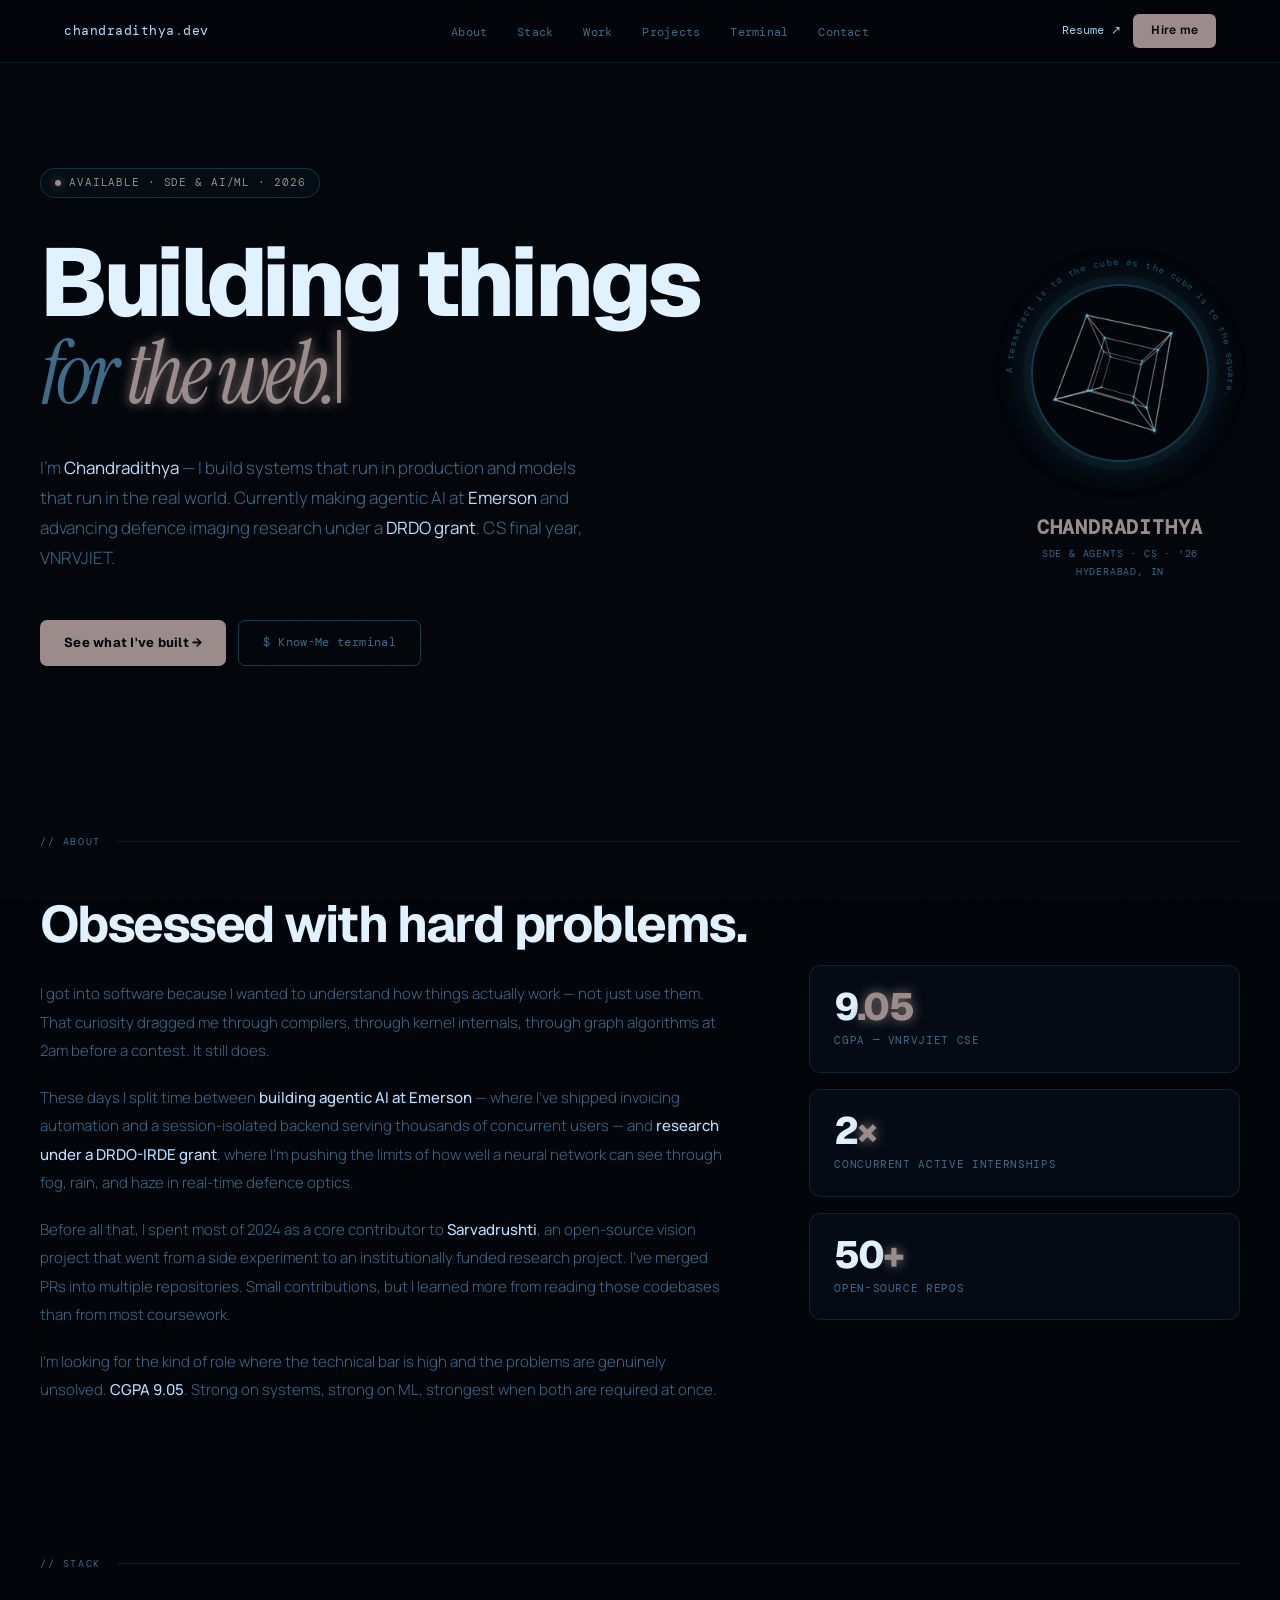
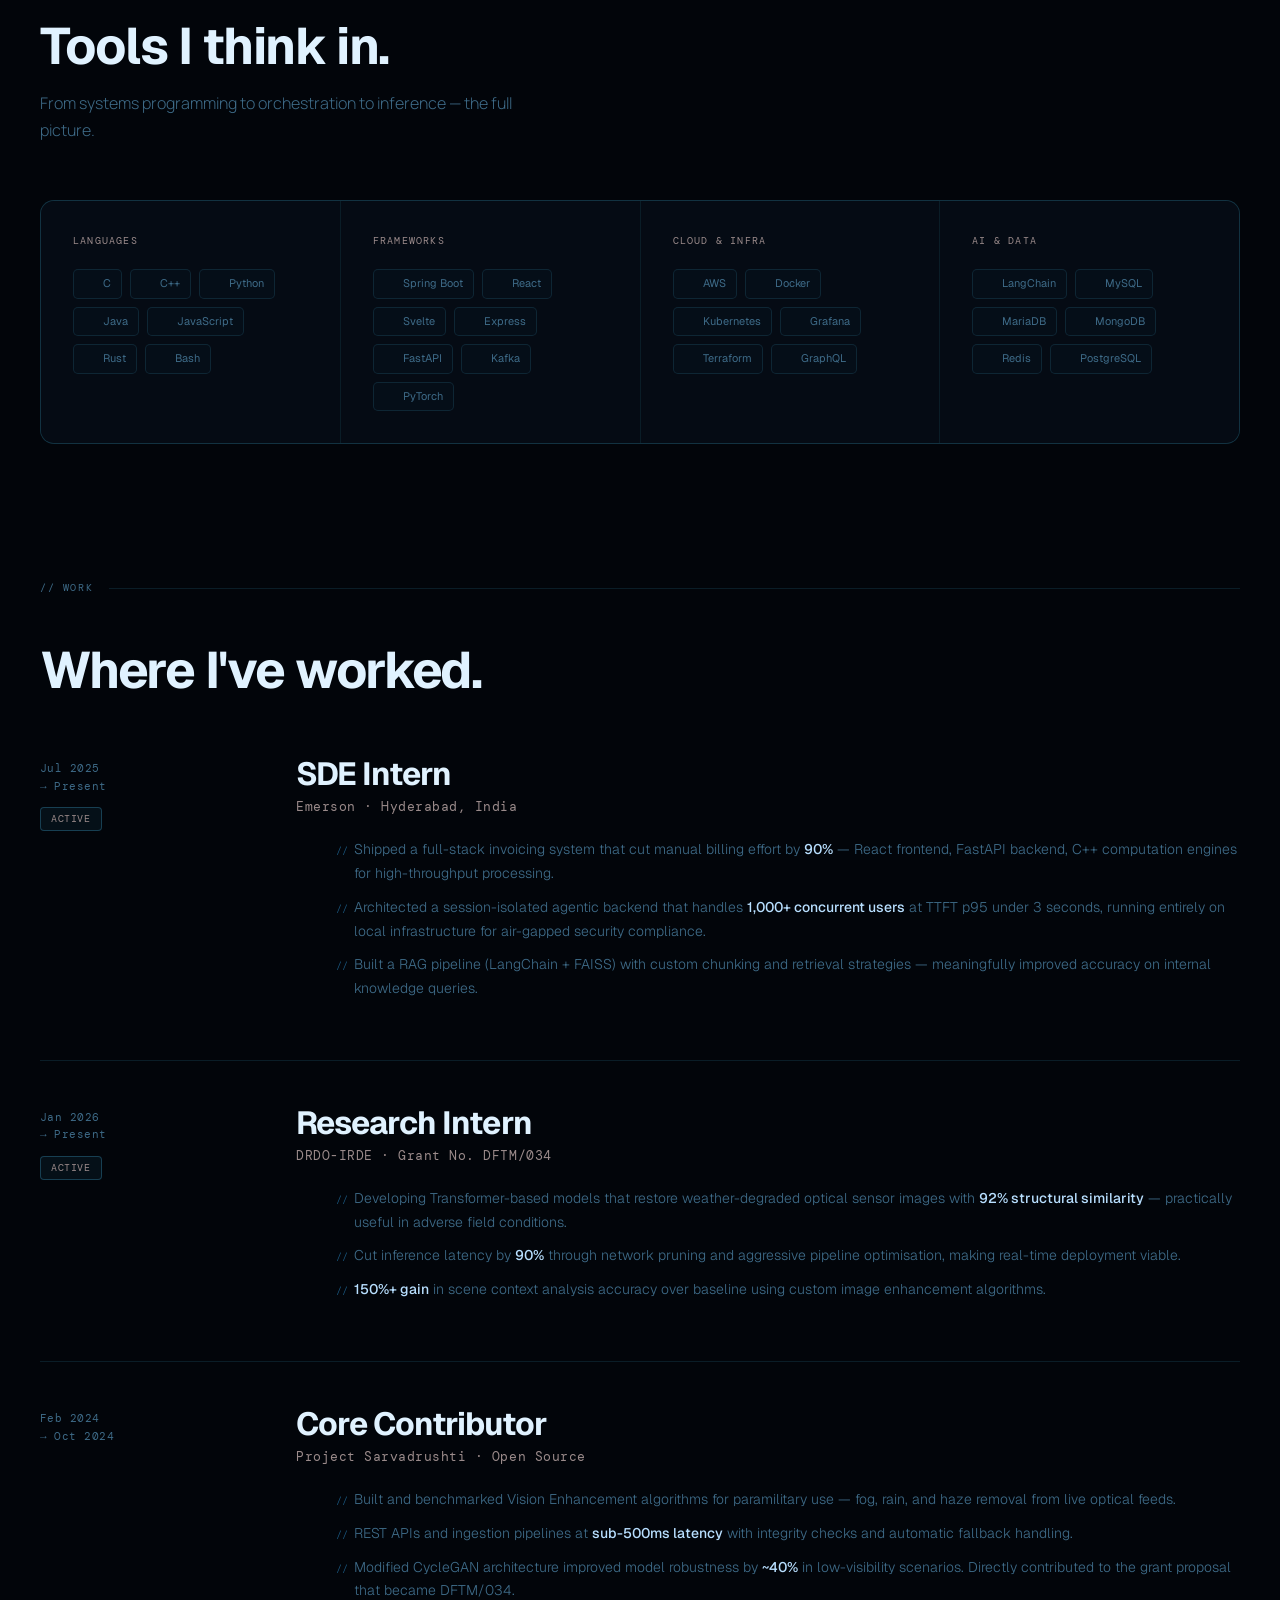
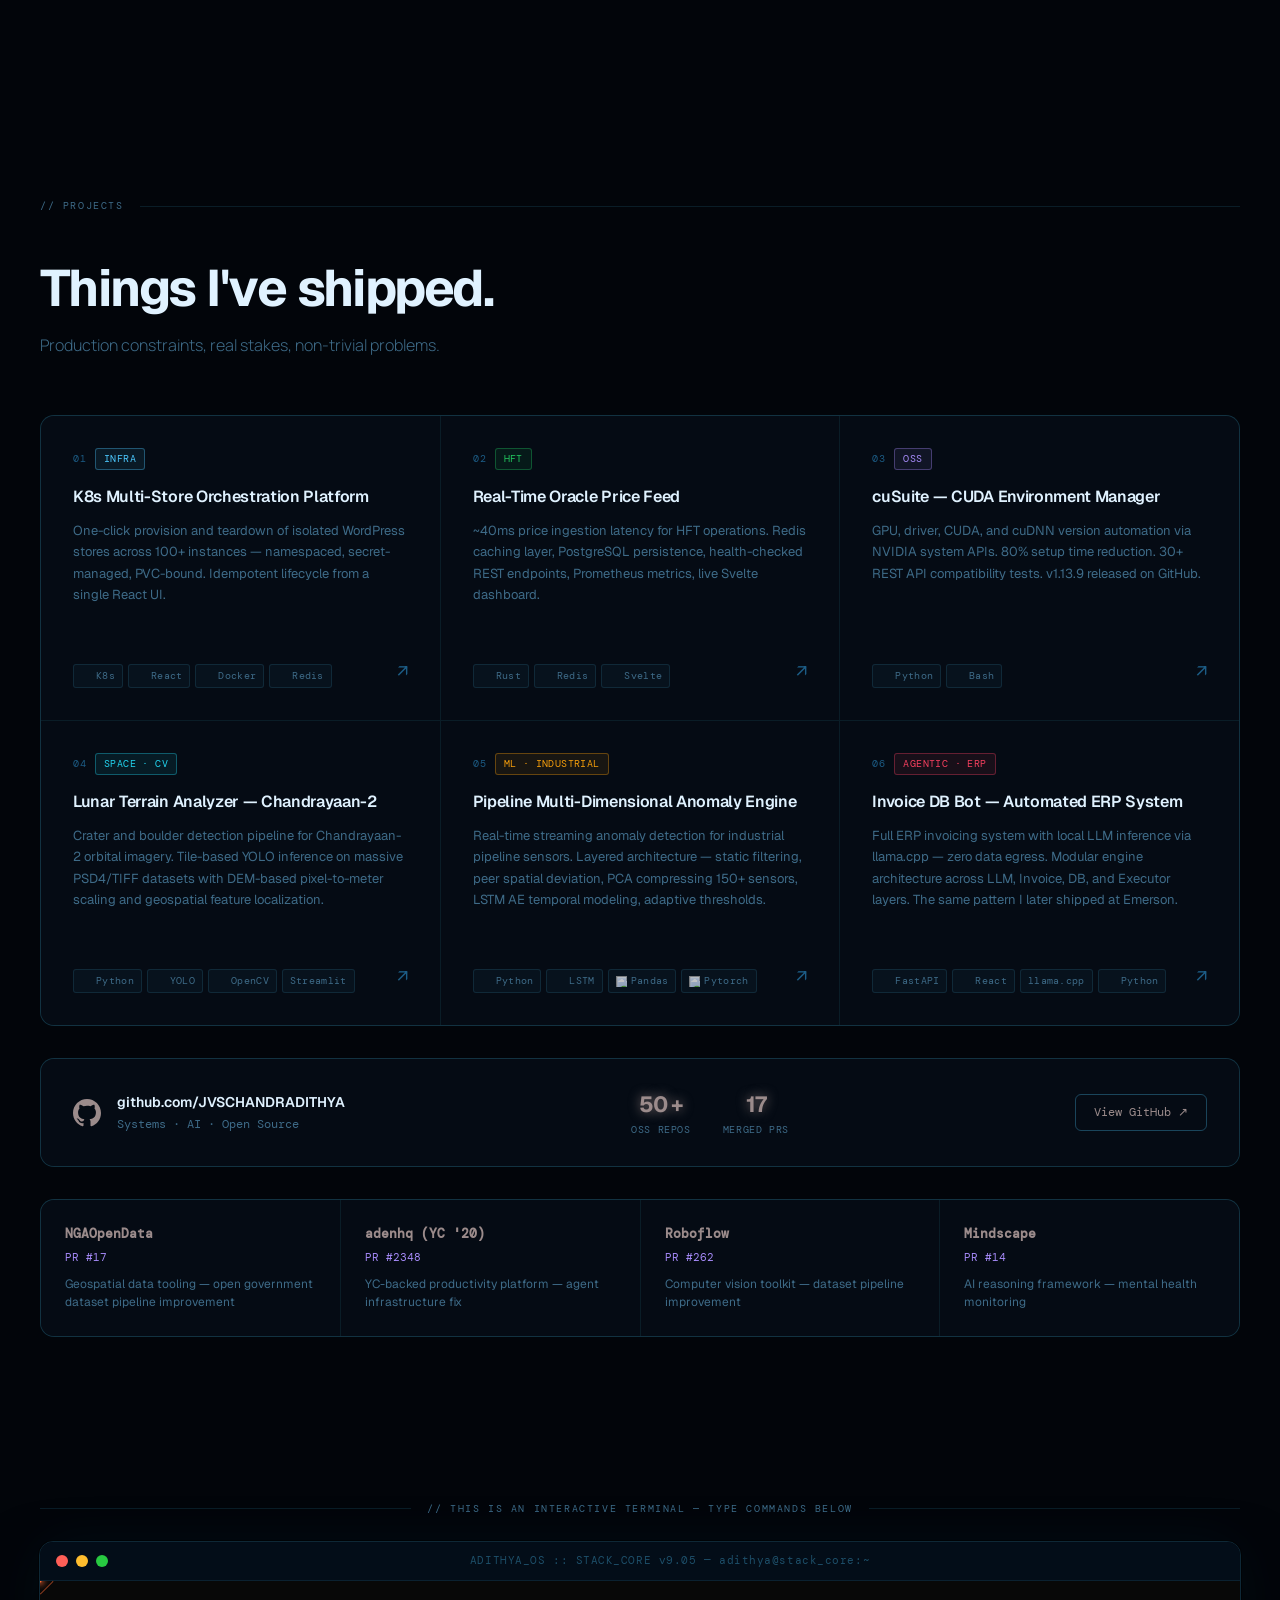
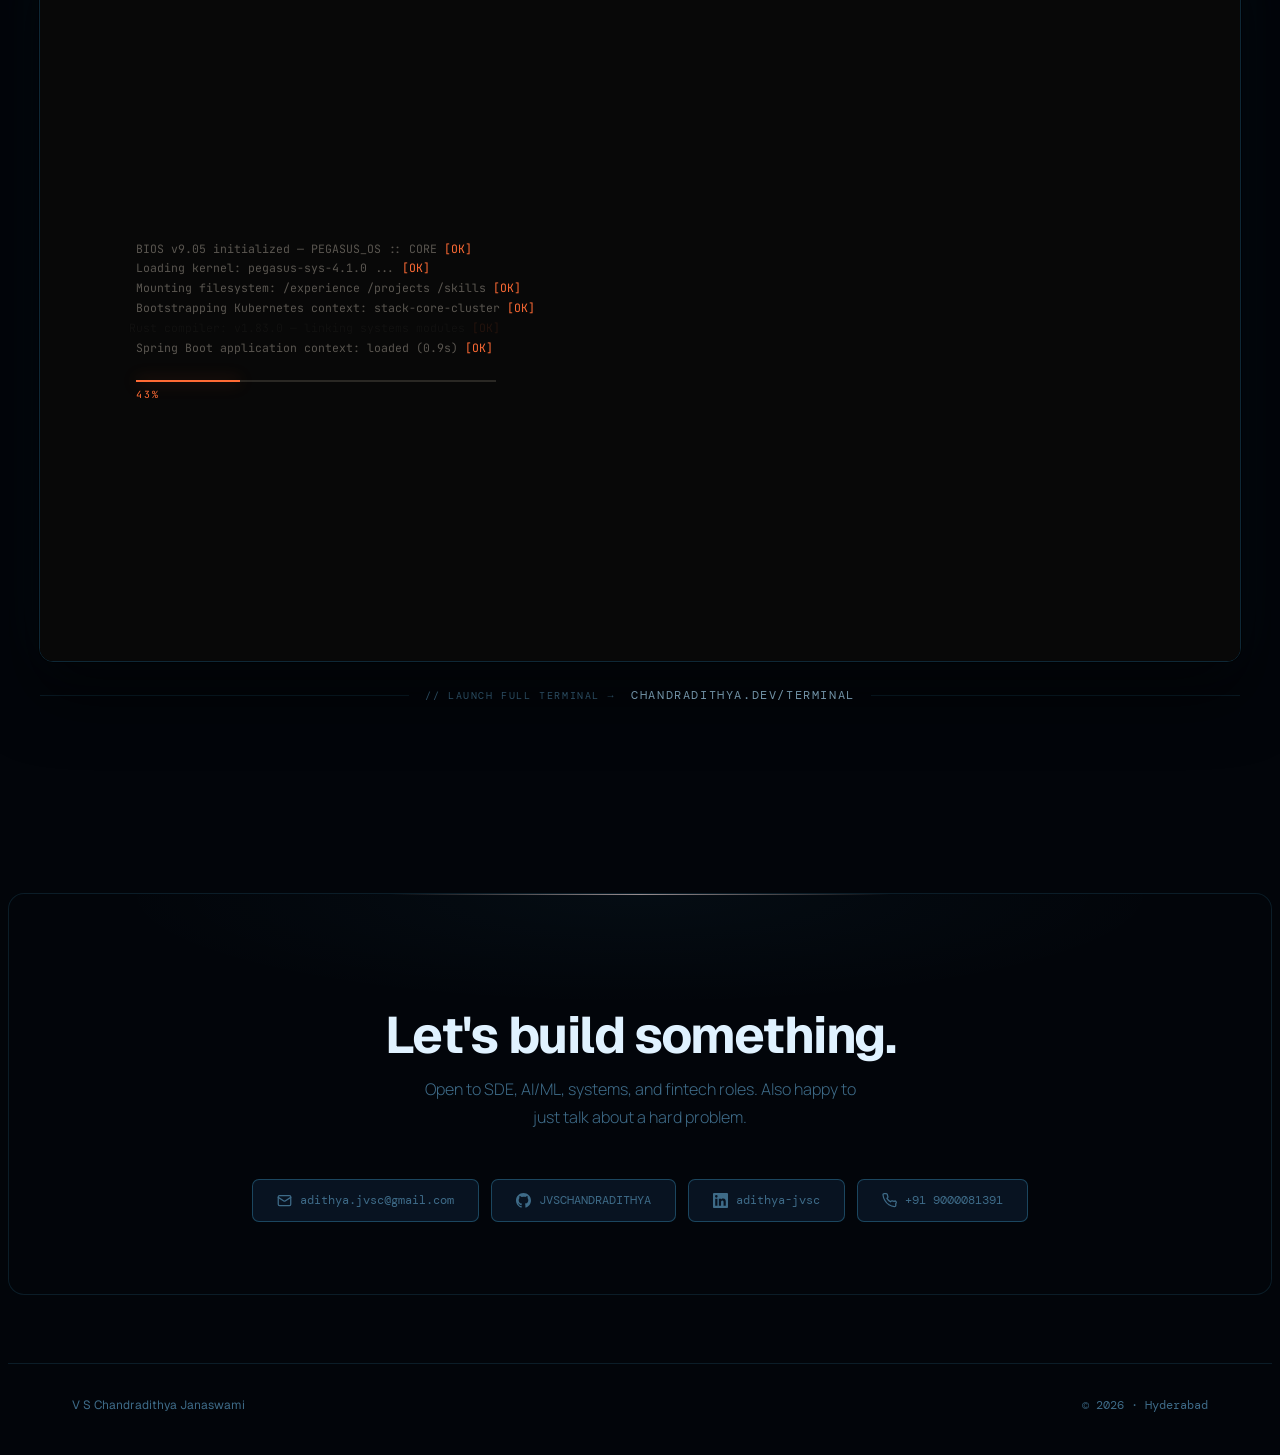
==== commit 656e0edf: "Font changes" ====
--- a/portfolio/index.html
+++ b/portfolio/index.html
@@ -15,6 +15,9 @@
   <link rel="preconnect" href="https://fonts.googleapis.com">
   <link rel="preconnect" href="https://fonts.gstatic.com" crossorigin>
   <link href="https://fonts.googleapis.com/css2?family=DM+Mono:ital,wght@0,300;0,400;0,500;1,300&family=Geist:wght@100;200;300;400;500;600;700;800;900&family=Instrument+Serif:ital@0;1&display=swap" rel="stylesheet">
+  <link href="https://fonts.googleapis.com/css2?family=Newsreader:opsz,wght@6..72,300..700&display=swap" rel="stylesheet">
+  <link href="https://fonts.googleapis.com/css2?family=Manrope:wght@300;400;500;600;700&display=swap" rel="stylesheet">
+  <link href="https://fonts.googleapis.com/css2?family=Sora:wght@300;400;500;600&display=swap" rel="stylesheet">
   <style>
     :root {
       /* ── Blue palette (matches terminal) ── */
@@ -30,6 +33,7 @@
       --red:     #ff5c7c;
       --blue:    #60a5fa;
       --violet:  #a78bfa;
+      --resume-color : #a0cde9;
 
       --text:   #b8dfff;
       --muted:  #3e6b88;
@@ -91,8 +95,11 @@
     .nav-logo {
       font-family: 'DM Mono', monospace; font-size: 13px; font-weight: 400;
       color: var(--text); text-decoration: none; letter-spacing: 0.04em;
-      flex-shrink: 0;
-    }
+      flex-shrink: 0
+    }
+
+    .nav-logo:hover { text-shadow: var(--amber) 0px 0px 8px; transition: text-shadow 0.1s ease; }
+    
     .nav-logo .dot { color: var(--accent); text-shadow: var(--glow); }
 
     .nav-center {
@@ -109,10 +116,11 @@
 
     .nav-right { display: flex; align-items: center; gap: 12px; flex-shrink: 0; }
     .nav-link-sm {
-      font-size: 12px; color: var(--muted); text-decoration: none;
+      font-size: 12px; color: var(--resume-color); text-decoration: none;
       font-family: 'DM Mono', monospace; transition: color 0.2s;
     }
-    .nav-link-sm:hover { color: var(--accent); }
+    .nav-link-sm:hover { color: var(--accent)}
+
     .nav-cta {
       font-size: 12px; font-weight: 600; padding: 7px 18px;
       background: var(--accent); color: #02050a; border-radius: 6px;
@@ -141,7 +149,7 @@
        LAYOUT
     ══════════════════════════════ */
     main { position: relative; z-index: 1; }
-    section { padding: 96px 0; width: 100%; }
+    section { padding: 68px 0; width: 100%; }
     .section-inner { max-width: 1200px; margin: 0 auto; }
 
     .divider { padding: 0 var(--pad); }
@@ -150,6 +158,8 @@
     /* ══════════════════════════════
        SECTION LABELS + HEADINGS
     ══════════════════════════════ */
+    
+    p { font-family: 'Manrope', sans-serif; }
     .section-label {
       font-family: 'DM Mono', monospace; font-size: 10px; text-transform: uppercase;
       letter-spacing: 0.16em; color: var(--muted); margin-bottom: 48px;
@@ -576,12 +586,13 @@
     }
     @media (max-width: 900px) {
       .hero-grid { grid-template-columns: 1fr; }
-      .hero-image-wrap { display: none; }
+      .nav-center {display: none;}
+      .section {padding: 47px 0;}
       .about-grid { grid-template-columns: 1fr; gap: 48px; }
       .exp-item { grid-template-columns: 1fr; gap: 12px; }
     }
     @media (max-width: 768px) {
-      .nav-center, .nav-link-sm { display: none; }
+      .nav-center  { display: none; }
       .nav-hamburger { display: flex; }
       .skills-grid, .projects-grid, .oss-grid { grid-template-columns: 1fr; }
       .contact-inner { padding: 48px 28px; }
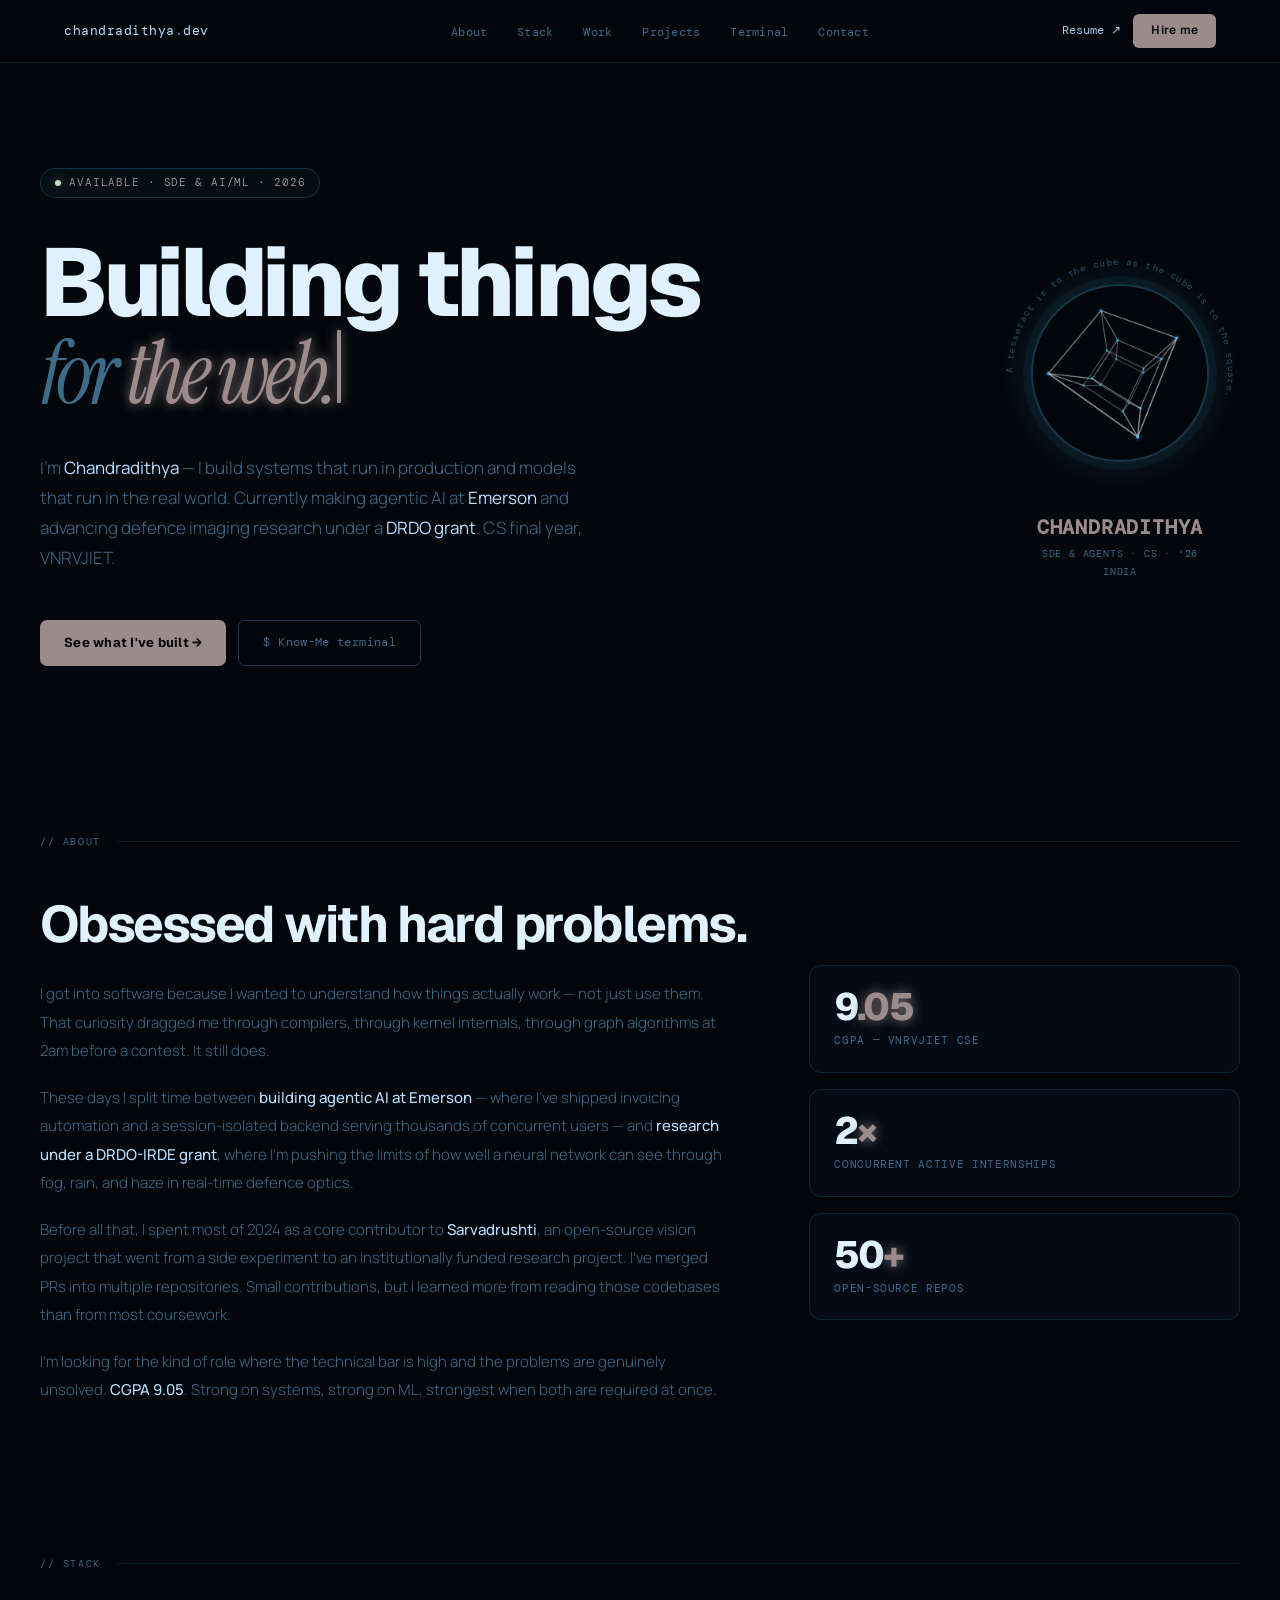
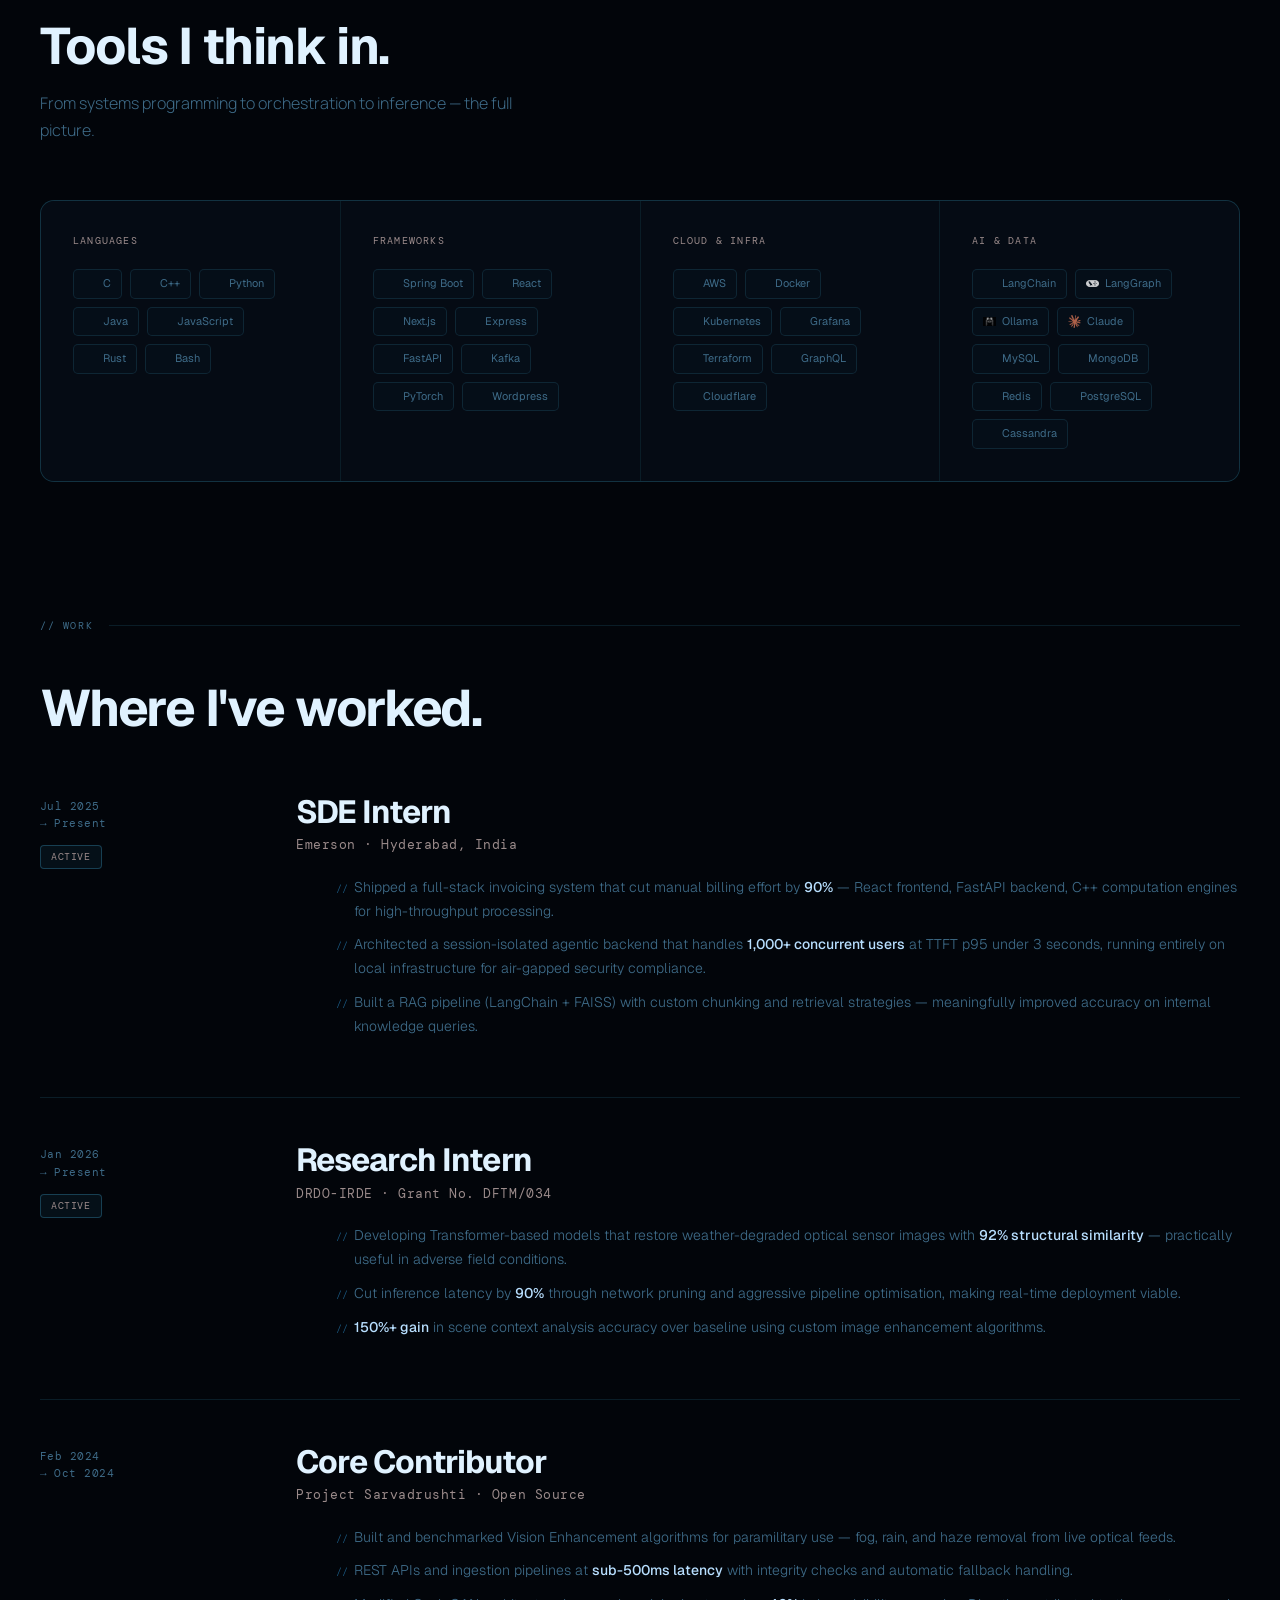
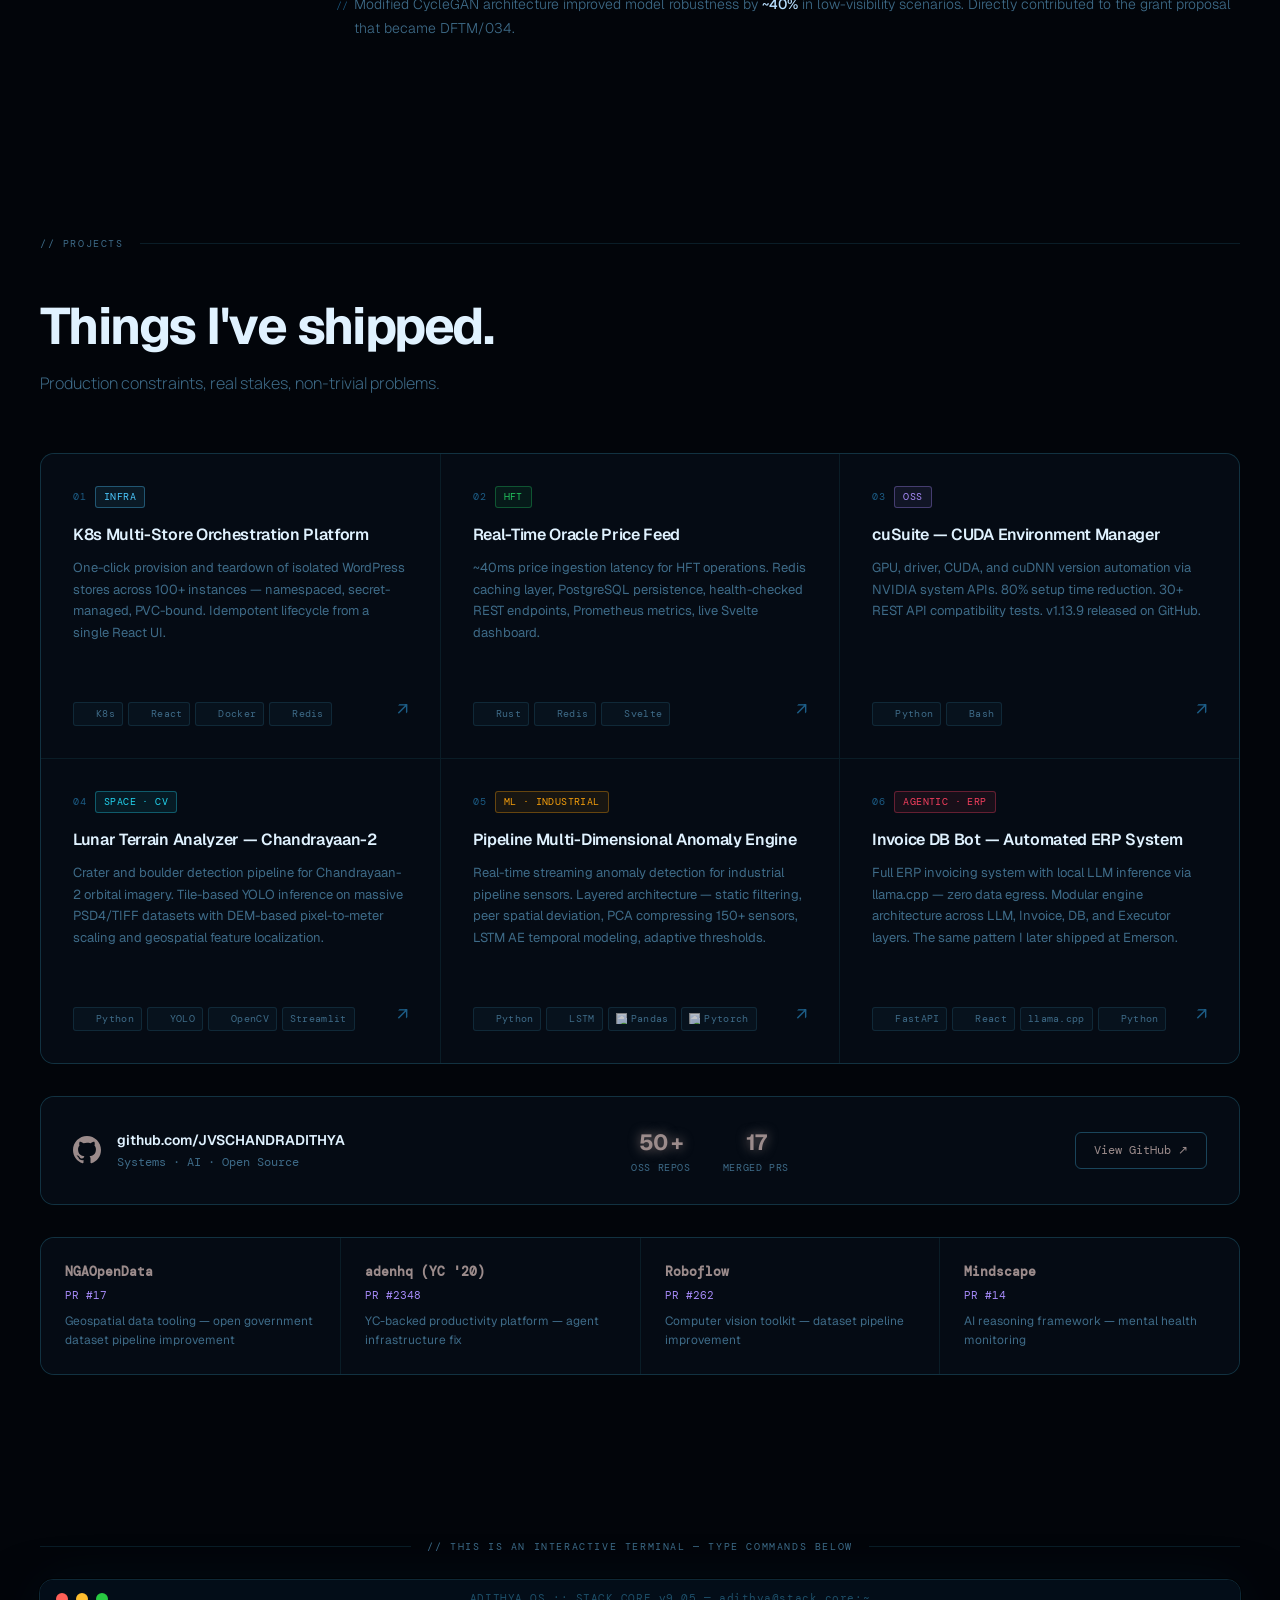
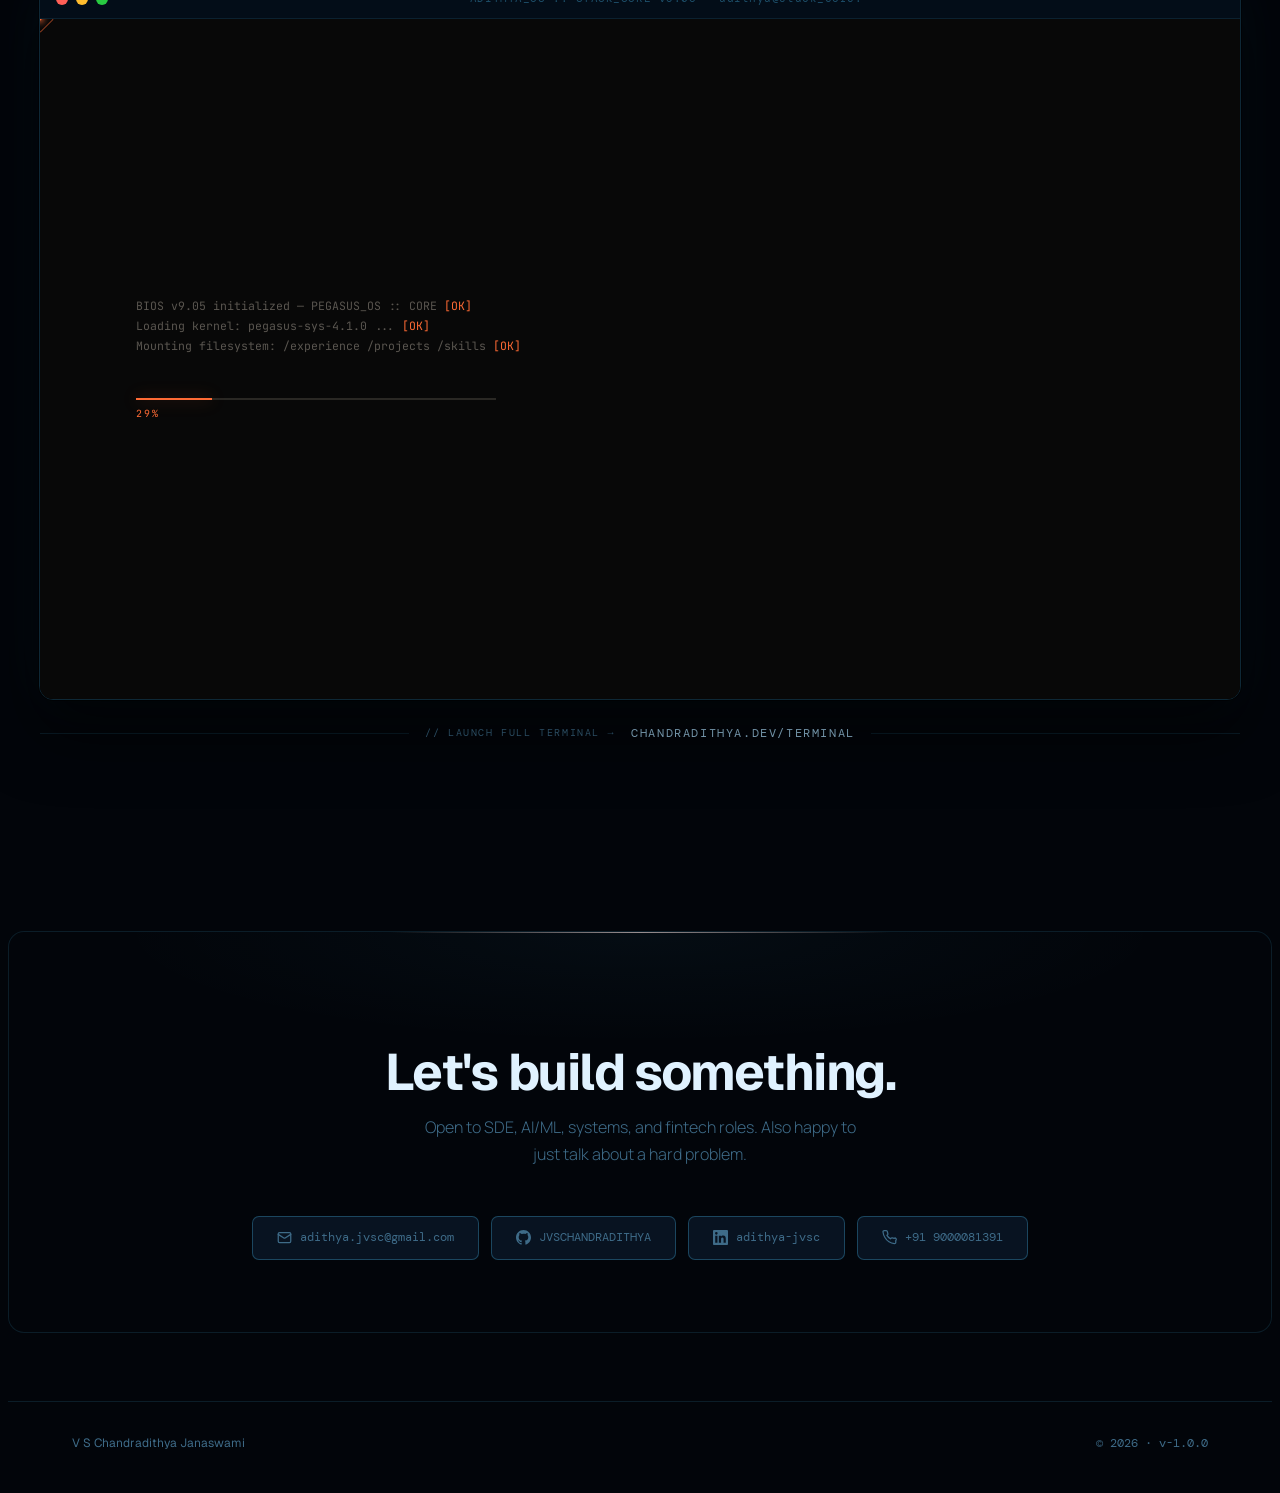
==== commit b0a30083: "Few changes" ====
--- a/portfolio/index.html
+++ b/portfolio/index.html
@@ -98,9 +98,9 @@
       flex-shrink: 0
     }
 
-    .nav-logo:hover { text-shadow: var(--amber) 0px 0px 8px; transition: text-shadow 0.1s ease; }
+    .nav-logo:hover { text-shadow: #22d3ee 1px 1px 8px; transition: text-shadow 0.1s ease; }
     
-    .nav-logo .dot { color: var(--accent); text-shadow: var(--glow); }
+    .nav-logo .dot { color: var(--accent); text-shadow: #dbdbdb 1px 1px 8px;  }
 
     .nav-center {
       display: flex; align-items: center; gap: 2px; list-style: none;
@@ -196,8 +196,8 @@
     }
     .hero-tag::before {
       content: ''; width: 6px; height: 6px; border-radius: 50%;
-      background: var(--accent); box-shadow: var(--glow);
-      animation: pulse 2s ease infinite;
+      background: #b9e1b9; box-shadow: var(--glow);
+      animation: pulse 2s ease-in-out infinite;
     }
     @keyframes pulse { 0%,100%{opacity:1} 50%{opacity:0.3} }
 
@@ -696,7 +696,7 @@
             <div class="hero-image-meta">
               <b>Chandradithya</b>
               SDE & Agents · CS · '26<br>
-              Hyderabad, IN
+              INDIA
             </div>
           </div>
         </div>
@@ -762,11 +762,12 @@
             <div class="skill-pills">
               <span class="skill-pill"><img src="https://cdn.jsdelivr.net/gh/devicons/devicon@latest/icons/spring/spring-original.svg" alt="">Spring Boot</span>
               <span class="skill-pill"><img src="https://cdn.jsdelivr.net/gh/devicons/devicon@latest/icons/react/react-original.svg" alt="">React</span>
-              <span class="skill-pill"><img src="https://cdn.jsdelivr.net/gh/devicons/devicon@latest/icons/svelte/svelte-original.svg" alt="">Svelte</span>
+              <span class="skill-pill"><img src="https://cdn.jsdelivr.net/gh/devicons/devicon@latest/icons/nextjs/nextjs-original.svg" alt="">Next.js</span>
               <span class="skill-pill"><img src="https://cdn.jsdelivr.net/gh/devicons/devicon@latest/icons/express/express-original.svg" alt="">Express</span>
               <span class="skill-pill"><img src="https://cdn.jsdelivr.net/gh/devicons/devicon@latest/icons/fastapi/fastapi-original.svg" alt="">FastAPI</span>
               <span class="skill-pill"><img src="https://cdn.jsdelivr.net/gh/devicons/devicon@latest/icons/apachekafka/apachekafka-original.svg" alt="">Kafka</span>
               <span class="skill-pill"><img src="https://cdn.jsdelivr.net/gh/devicons/devicon@latest/icons/pytorch/pytorch-original.svg" alt="">PyTorch</span>
+              <span class="skill-pill"><img src="https://cdn.jsdelivr.net/gh/devicons/devicon@latest/icons/wordpress/wordpress-plain.svg" alt="">Wordpress</span>
             </div>
           </div>
           <div class="skill-group">
@@ -778,17 +779,21 @@
               <span class="skill-pill"><img src="https://cdn.jsdelivr.net/gh/devicons/devicon@latest/icons/grafana/grafana-original.svg" alt="">Grafana</span>
               <span class="skill-pill"><img src="https://cdn.jsdelivr.net/gh/devicons/devicon@latest/icons/terraform/terraform-original.svg" alt="">Terraform</span>
               <span class="skill-pill"><img src="https://cdn.jsdelivr.net/gh/devicons/devicon@latest/icons/graphql/graphql-plain.svg" alt="">GraphQL</span>
+              <span class="skill-pill"><img src="https://cdn.jsdelivr.net/gh/devicons/devicon@latest/icons/cloudflare/cloudflare-original.svg" alt="">Cloudflare</span>
             </div>
           </div>
           <div class="skill-group">
             <div class="skill-group-name">AI &amp; Data</div>
             <div class="skill-pills">
               <span class="skill-pill"><img src="https://cdn.jsdelivr.net/gh/devicons/devicon@latest/icons/python/python-original.svg" alt="">LangChain</span>
+              <span class="skill-pill"><img src="public/langgraph.png" alt="">LangGraph</span>
+              <span class="skill-pill"><img src="public/ollama.webp" alt="">Ollama</span>
+              <span class="skill-pill"><img src="public/claude.png" alt="">Claude</span>
               <span class="skill-pill"><img src="https://cdn.jsdelivr.net/gh/devicons/devicon@latest/icons/mysql/mysql-original.svg" alt="">MySQL</span>
-              <span class="skill-pill"><img src="https://cdn.jsdelivr.net/gh/devicons/devicon@latest/icons/mariadb/mariadb-original.svg" alt="">MariaDB</span>
               <span class="skill-pill"><img src="https://cdn.jsdelivr.net/gh/devicons/devicon@latest/icons/mongodb/mongodb-original.svg" alt="">MongoDB</span>
               <span class="skill-pill"><img src="https://cdn.jsdelivr.net/gh/devicons/devicon@latest/icons/redis/redis-original.svg" alt="">Redis</span>
               <span class="skill-pill"><img src="https://cdn.jsdelivr.net/gh/devicons/devicon@latest/icons/postgresql/postgresql-original.svg" alt="">PostgreSQL</span>
+              <span class="skill-pill"><img src="https://cdn.jsdelivr.net/gh/devicons/devicon@latest/icons/cassandra/cassandra-original.svg" alt="">Cassandra</span>
             </div>
           </div>
         </div>
@@ -1069,7 +1074,7 @@
 
   <footer>
     <span class="footer-name">V S Chandradithya Janaswami</span>
-    <span class="footer-copy">© 2026 · Hyderabad</span>
+    <span class="footer-copy">© 2026 · v-1.0.0</span>
   </footer>
 
   <script>
@@ -1105,12 +1110,12 @@
           edges.push([i,j]);
 
     let t = 0;
-    let speed = 0.003;
-    let targetSpeed = 0.003;
+    let speed = 0.006;
+    let targetSpeed = 0.006;
     let animRunning = true;
 
     canvas.addEventListener('mouseenter', () => targetSpeed = 0.0008);
-    canvas.addEventListener('mouseleave', () => targetSpeed = 0.003);
+    canvas.addEventListener('mouseleave', () => targetSpeed = 0.006);
 
     const observer = new IntersectionObserver((entries) => {
       animRunning = entries[0].isIntersecting;
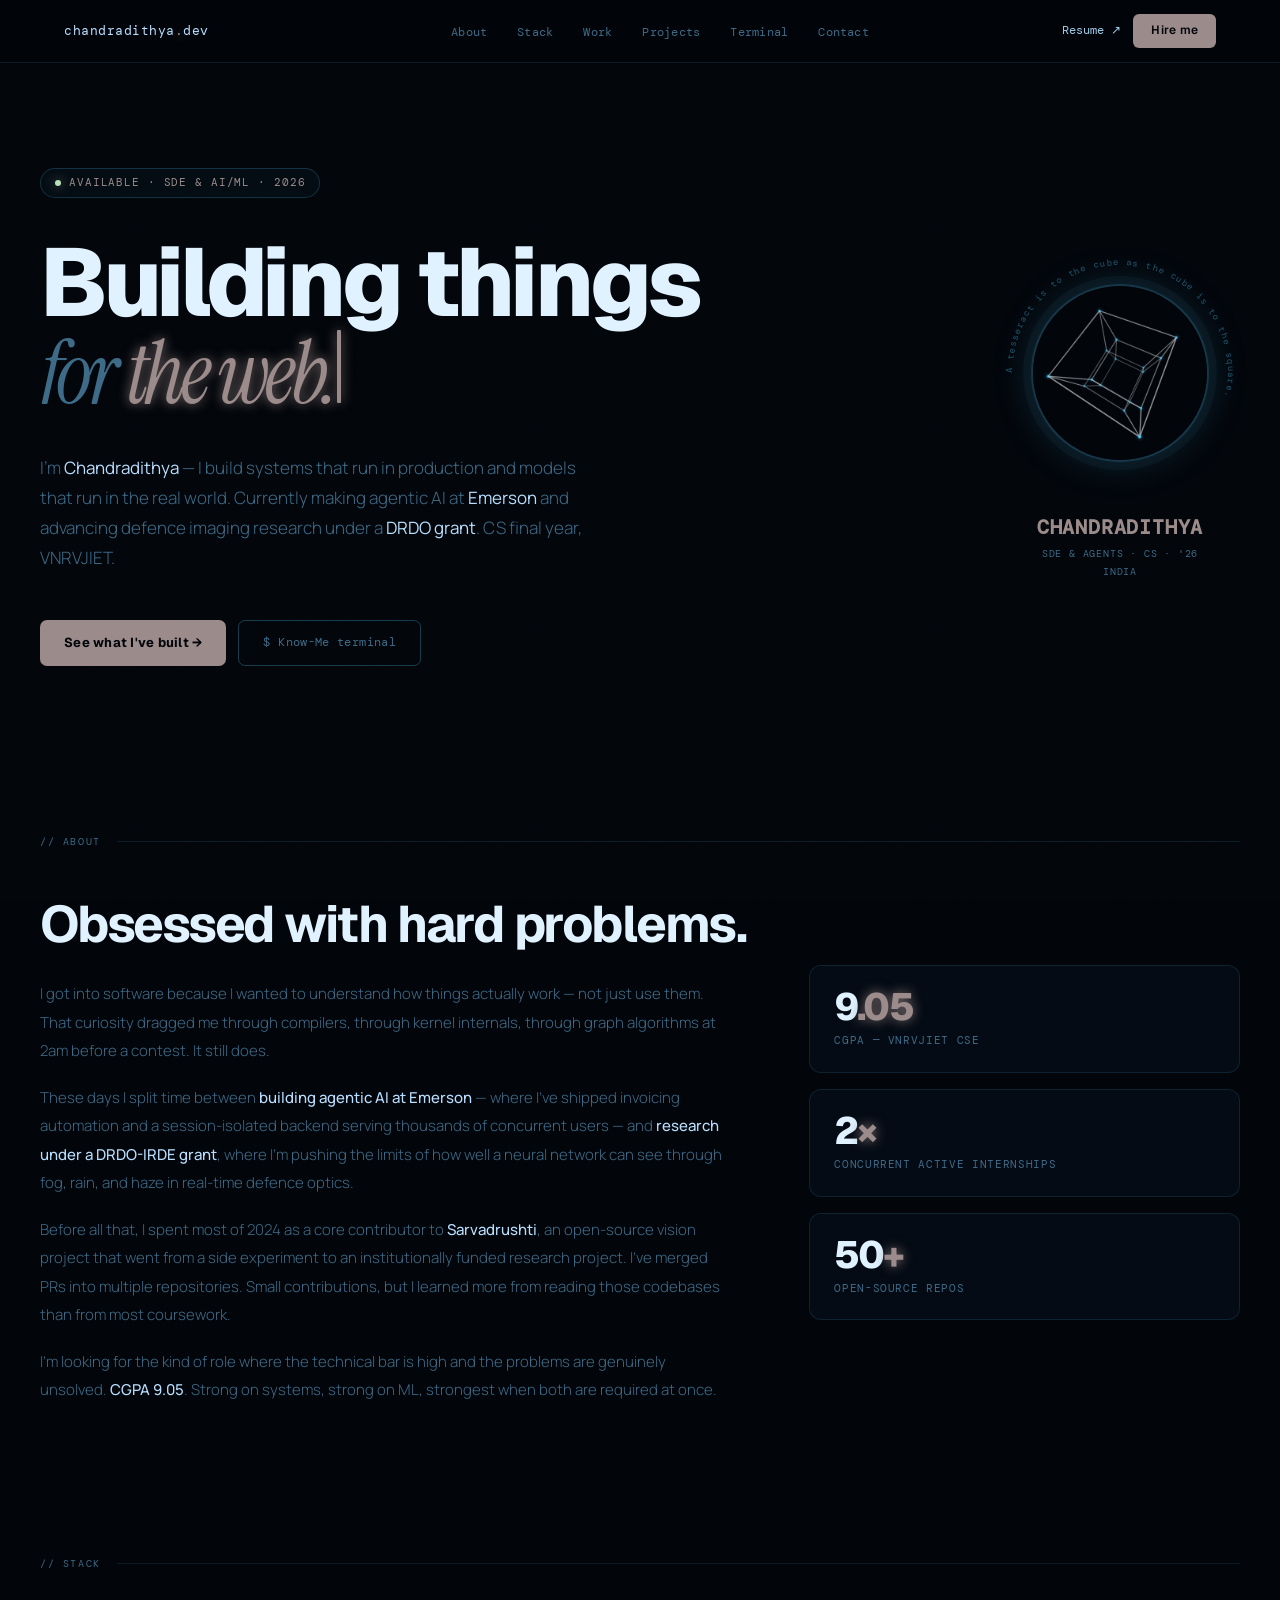
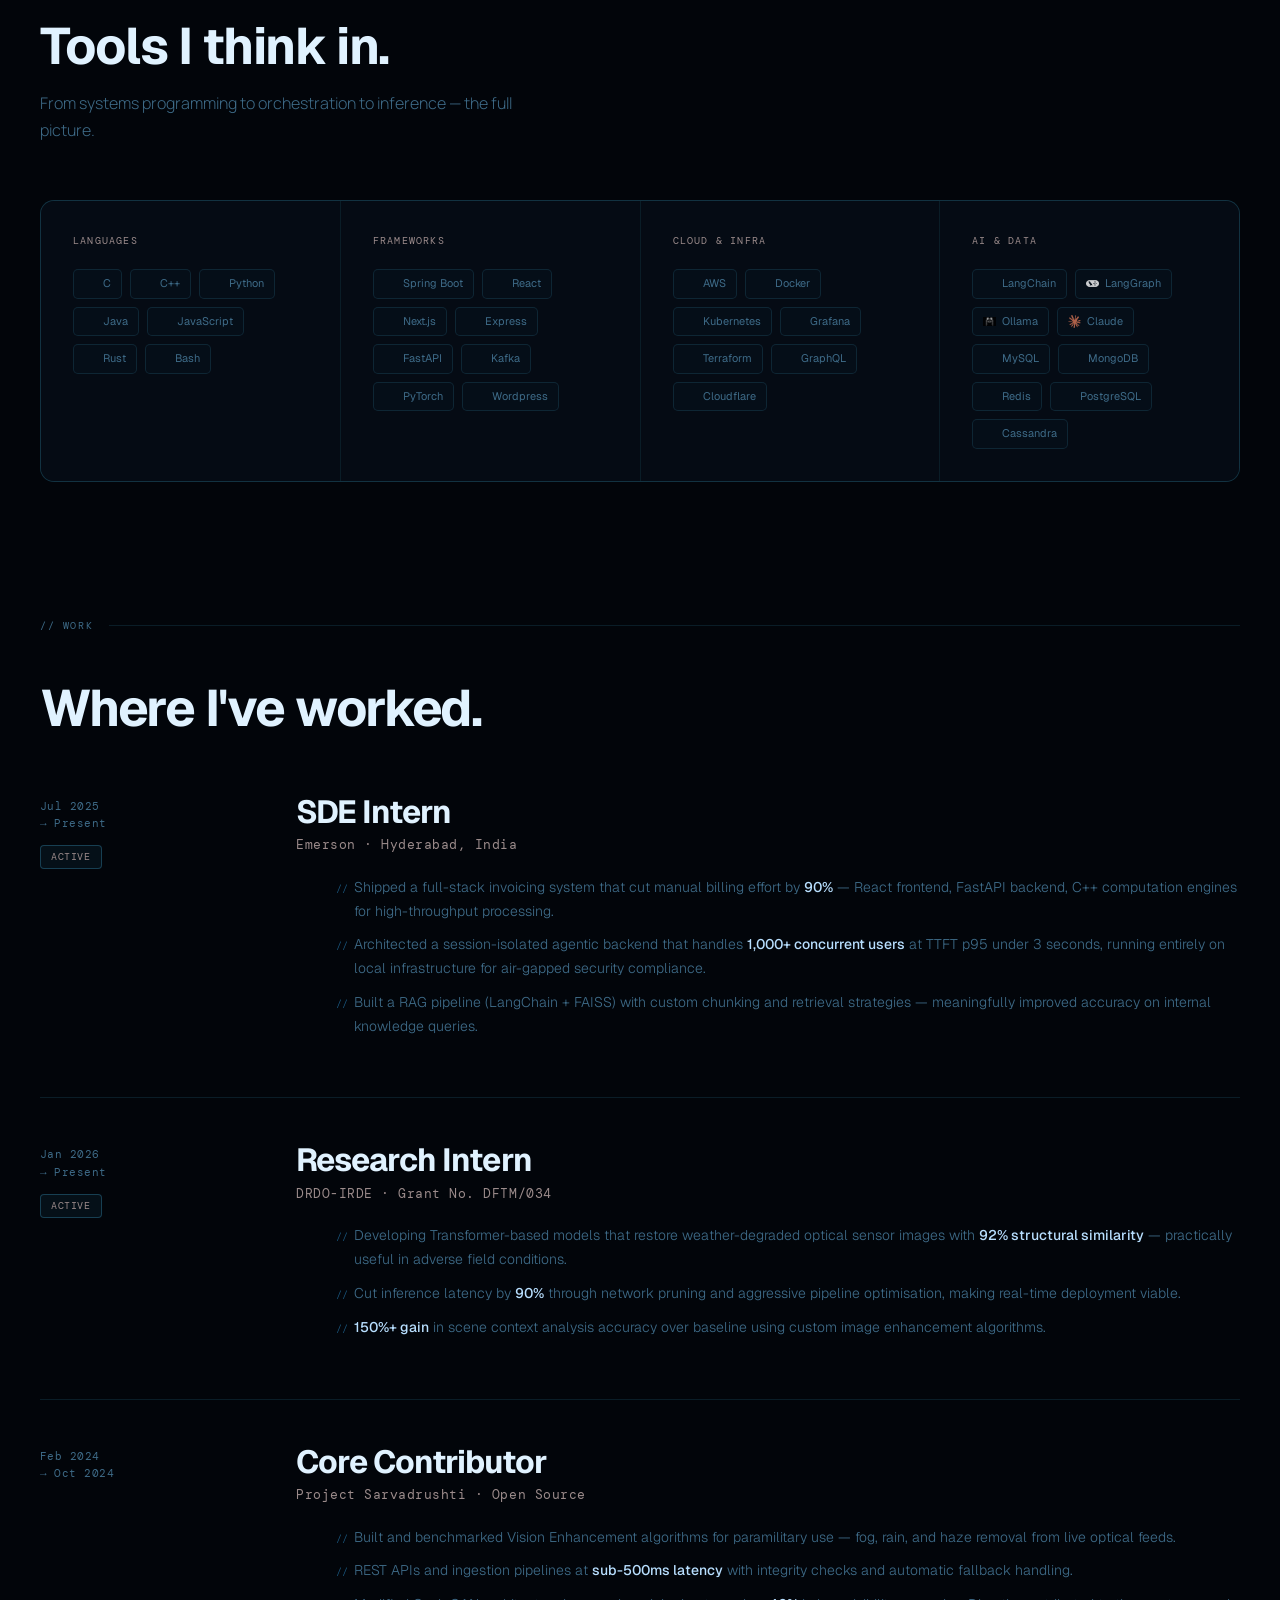
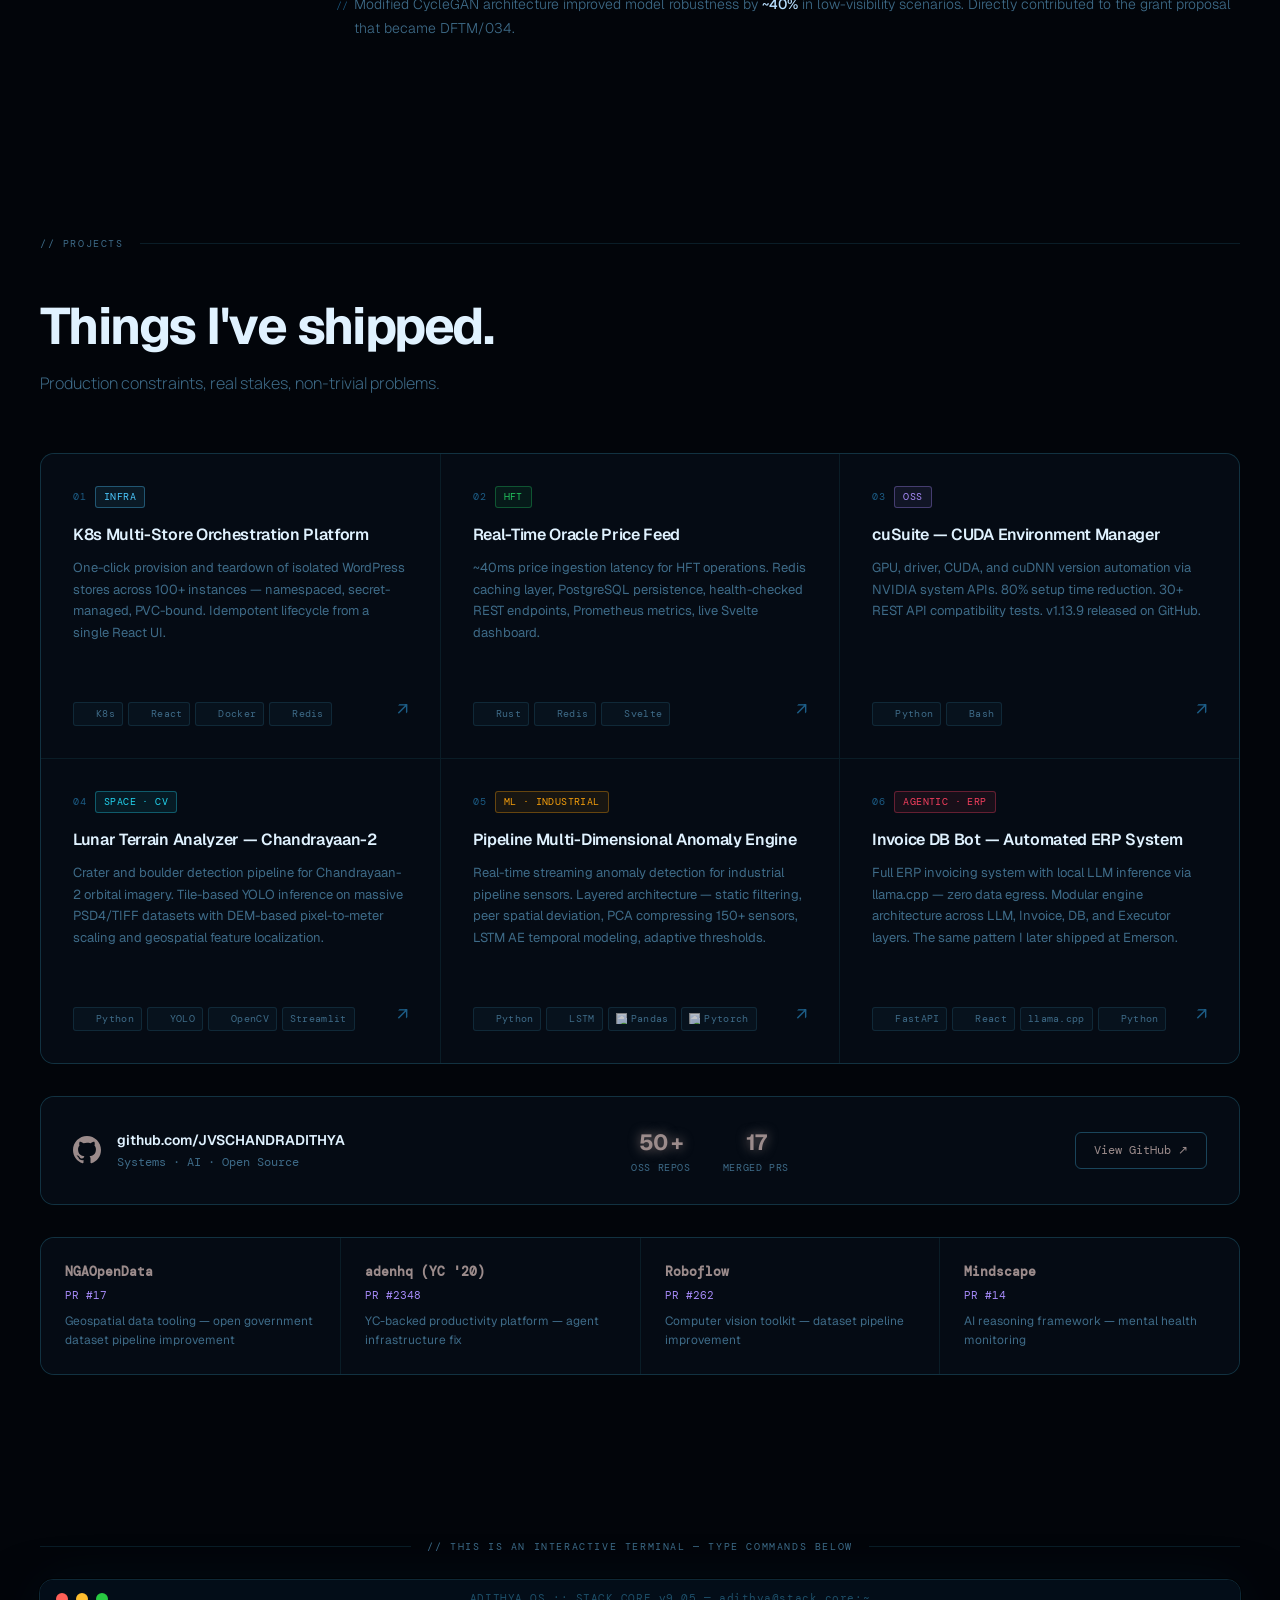
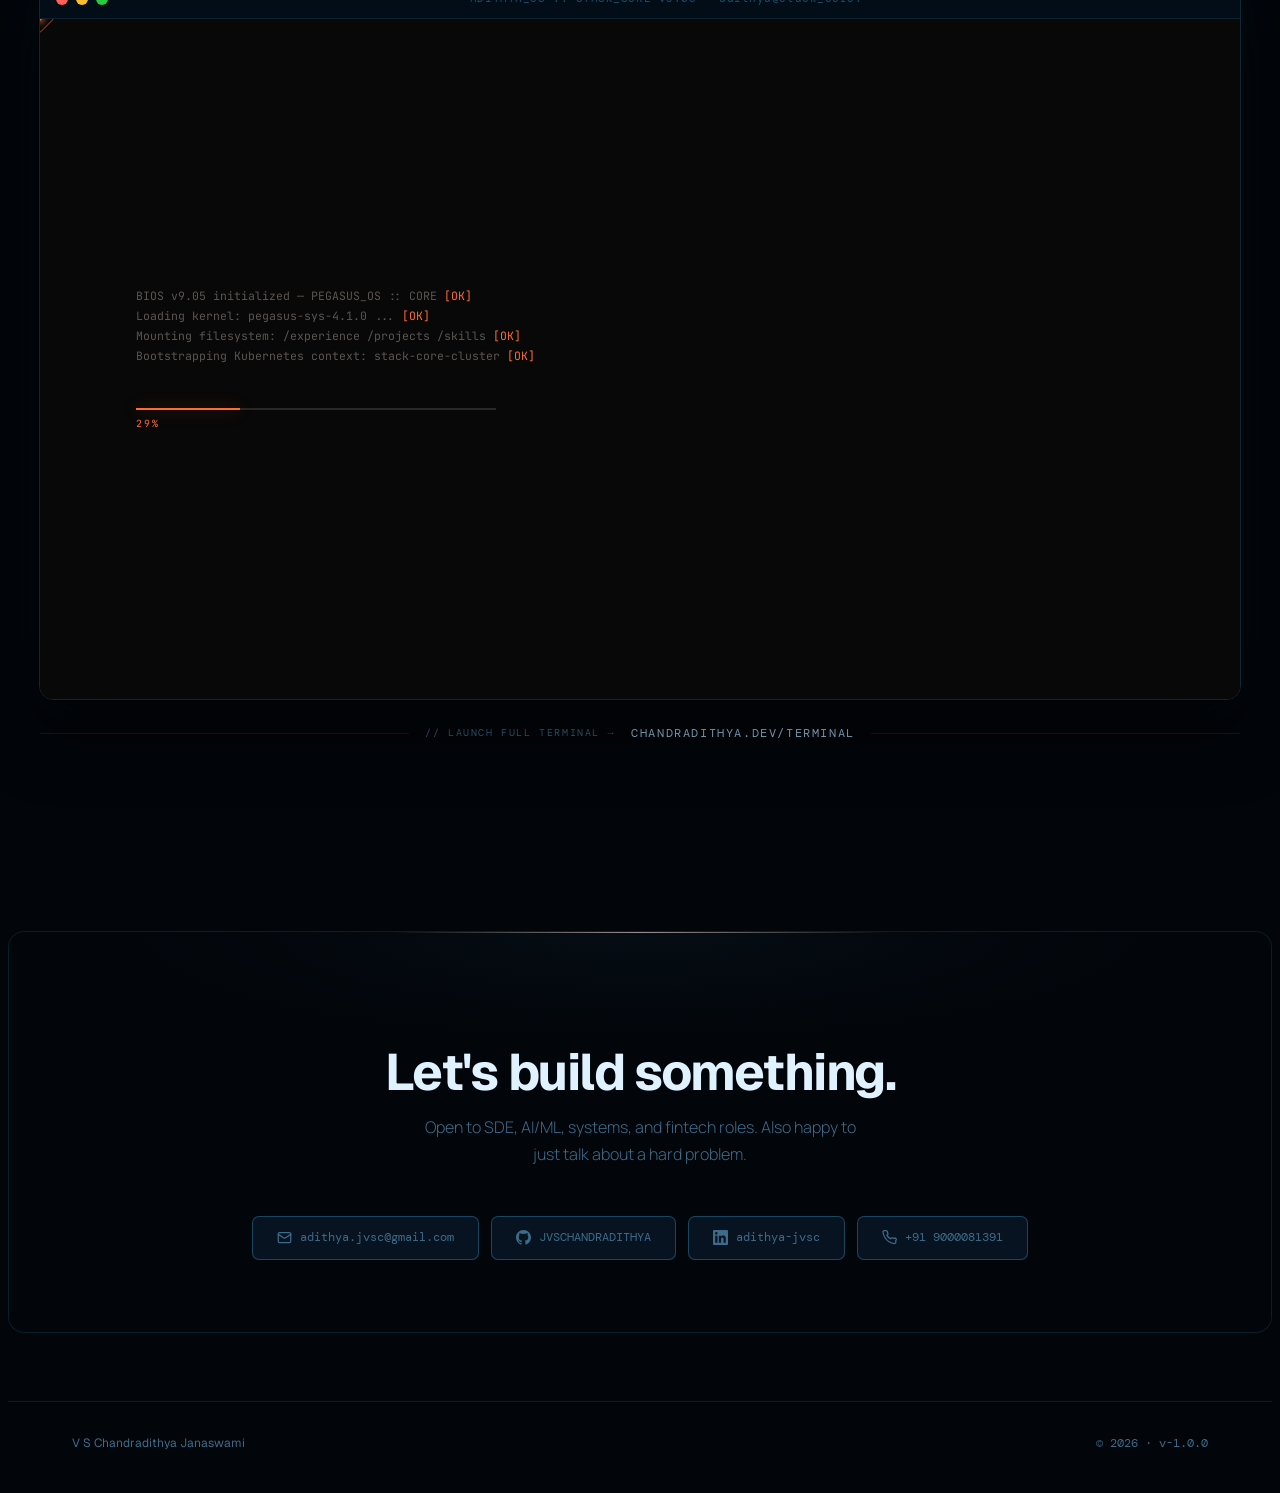
==== commit 2d8fdc0d: "responsive changes" ====
--- a/portfolio/index.html
+++ b/portfolio/index.html
@@ -119,6 +119,14 @@
       font-size: 12px; color: var(--resume-color); text-decoration: none;
       font-family: 'DM Mono', monospace; transition: color 0.2s;
     }
+
+    .nav-link-sm .link-icon { display: none; }
+
+    @media (max-width: 768px) {
+      .nav-link-sm .link-text { display: none; }
+      .nav-link-sm .link-icon { display: inline-flex; align-items: center; }
+    }
+
     .nav-link-sm:hover { color: var(--accent)}
 
     .nav-cta {
@@ -640,7 +648,23 @@
         <li><a href="#contact" class="nav-link">Contact</a></li>
       </ul>
       <div class="nav-right">
-        <a href="https://drive.google.com/file/d/1uH277WI9PF0sNGXVWy8vhqk7__umhGF_/view?usp=drive_link" target="_blank" class="nav-link-sm">Resume ↗</a>
+        
+      <a href="https://drive.google.com/file/d/1uH277WI9PF0sNGXVWy8vhqk7__umhGF_/view?usp=drive_link" 
+        target="_blank" class="nav-link-sm">
+        <span class="link-text">Resume ↗</span>
+        <span class="link-icon">
+          <svg width="20" height="20" viewBox="0 0 24 24" fill="none" 
+              stroke="currentColor" stroke-width="1.8" 
+              stroke-linecap="round" stroke-linejoin="round">
+            <path d="M14 2H6a2 2 0 0 0-2 2v16a2 2 0 0 0 2 2h12a2 2 0 0 0 2-2V8z"/>
+            <polyline points="14 2 14 8 20 8"/>
+            <line x1="8" y1="13" x2="16" y2="13"/>
+            <line x1="8" y1="17" x2="16" y2="17"/>
+            <line x1="8" y1="9" x2="10" y2="9"/>
+          </svg>
+        </span>
+      </a>
+                
         <a href="mailto:adithya.jvsc@gmail.com" class="nav-cta">Hire me</a>
         <button class="nav-hamburger" id="hamburger"><span></span><span></span><span></span></button>
       </div>
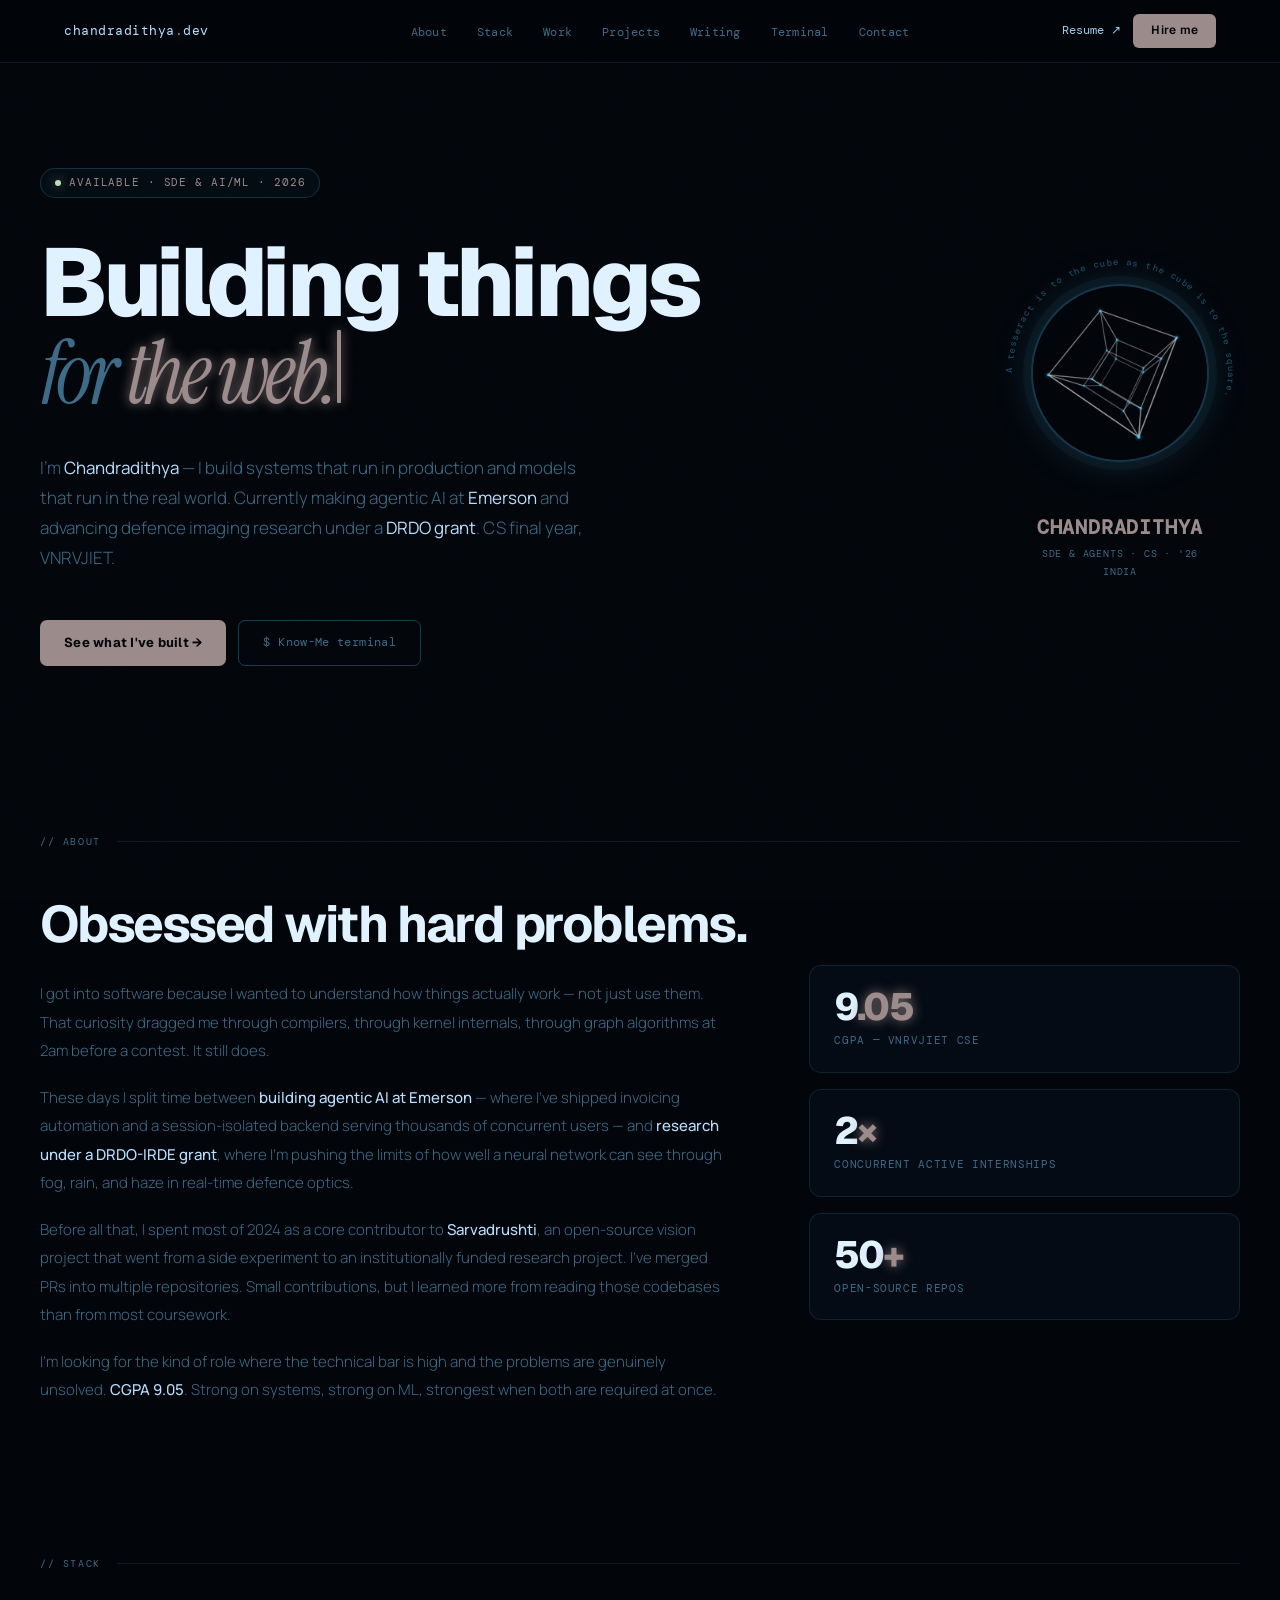
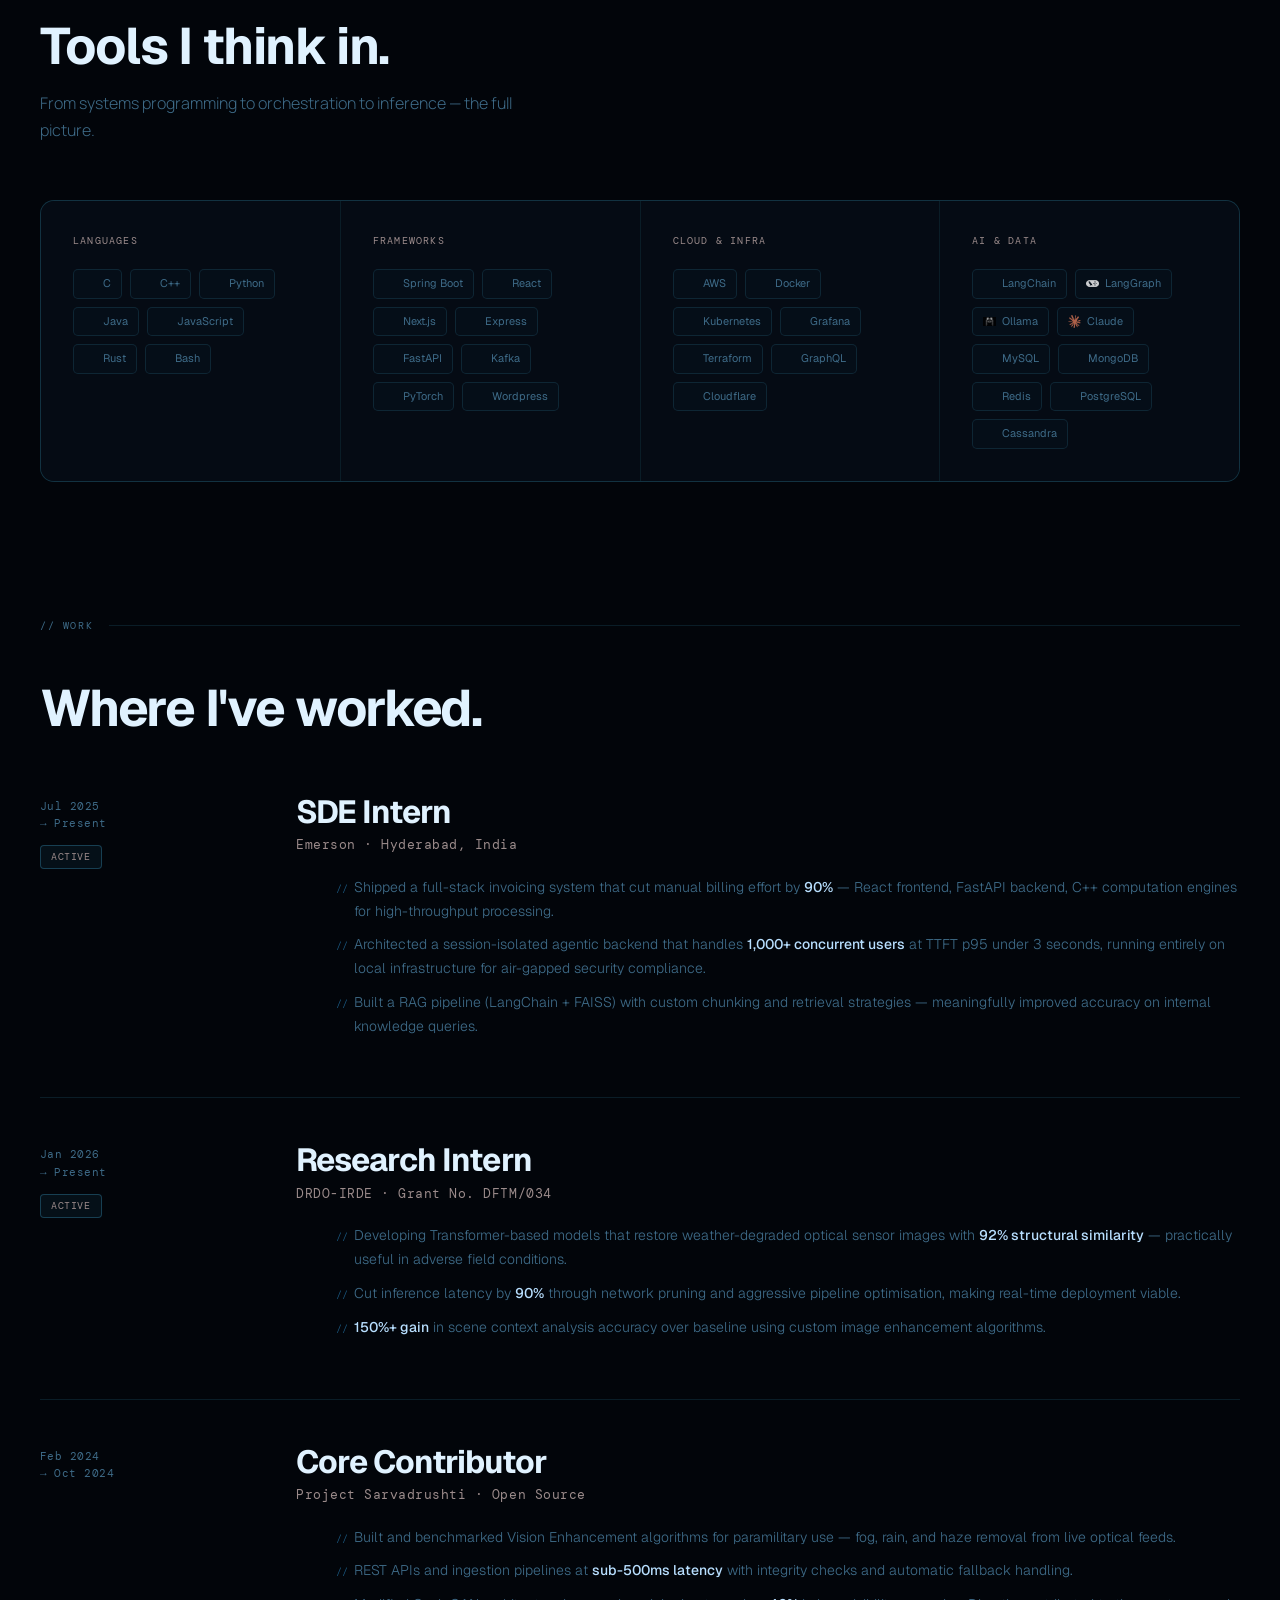
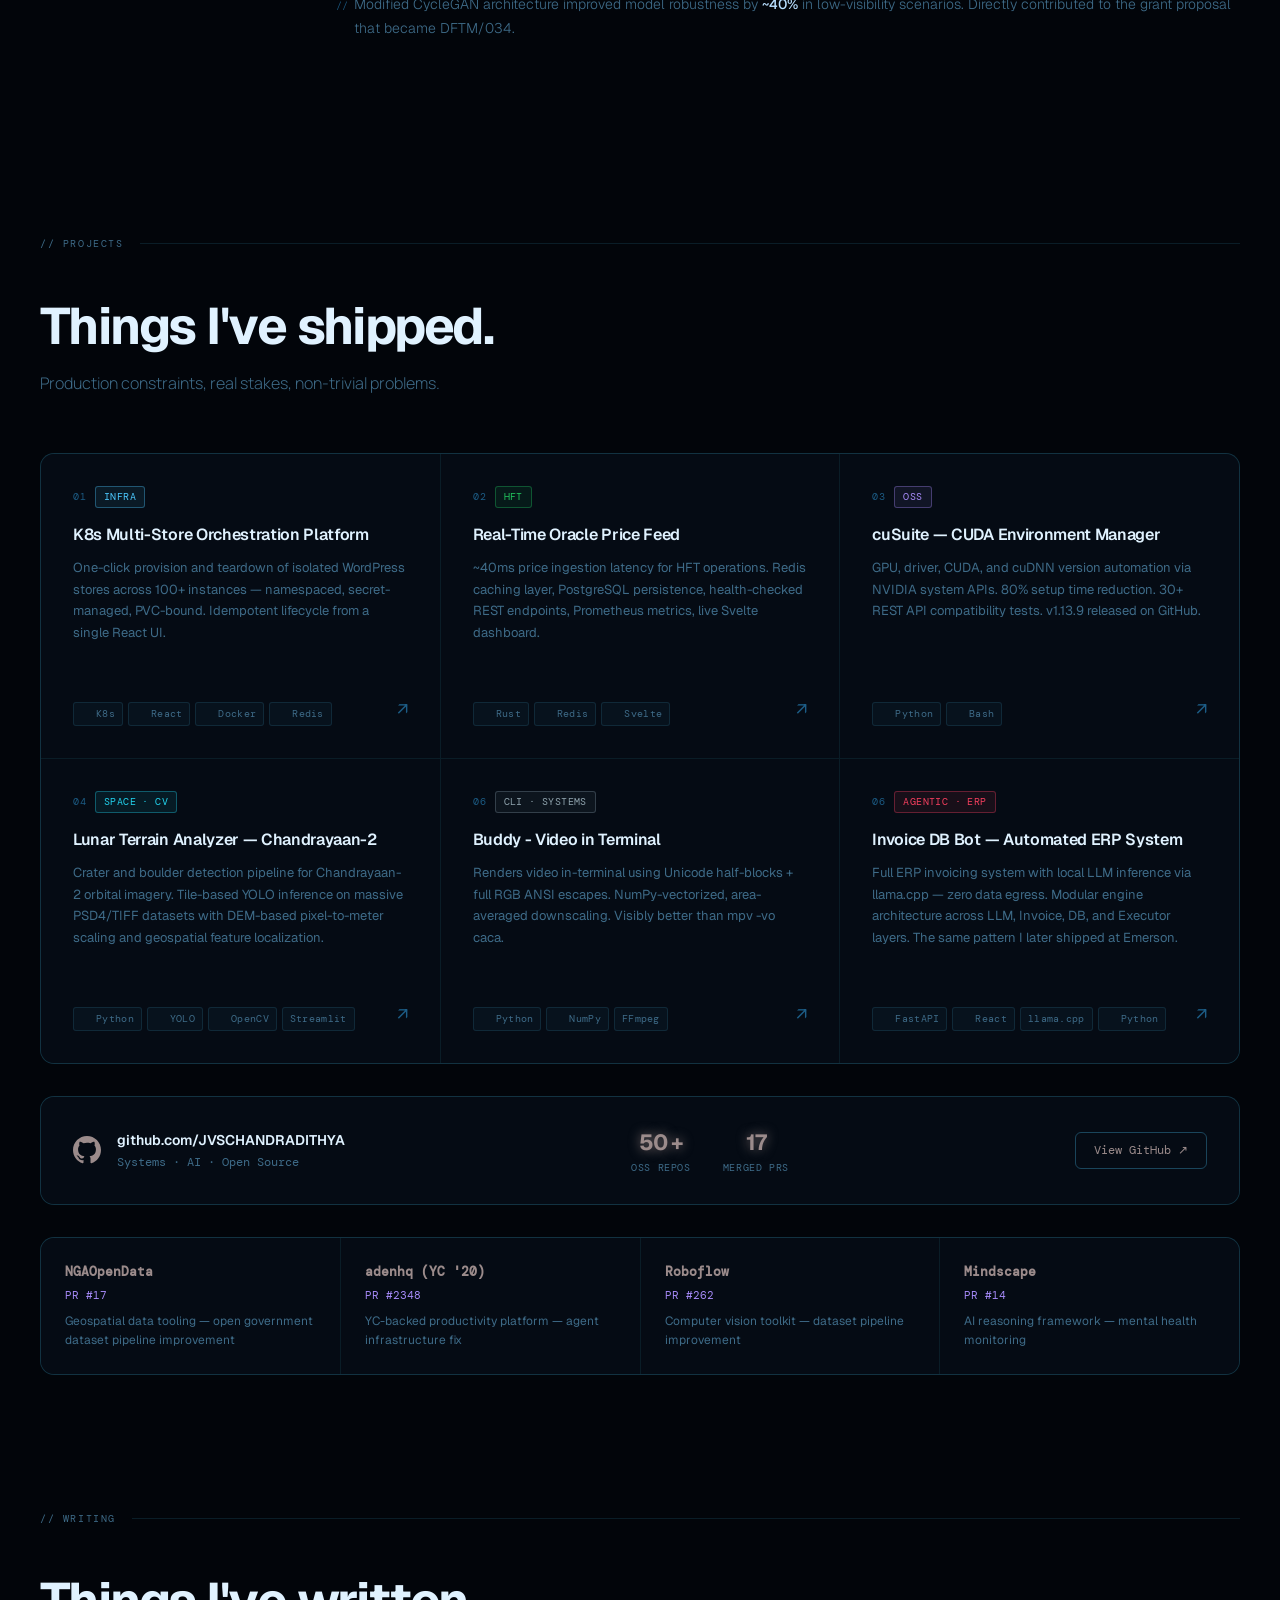
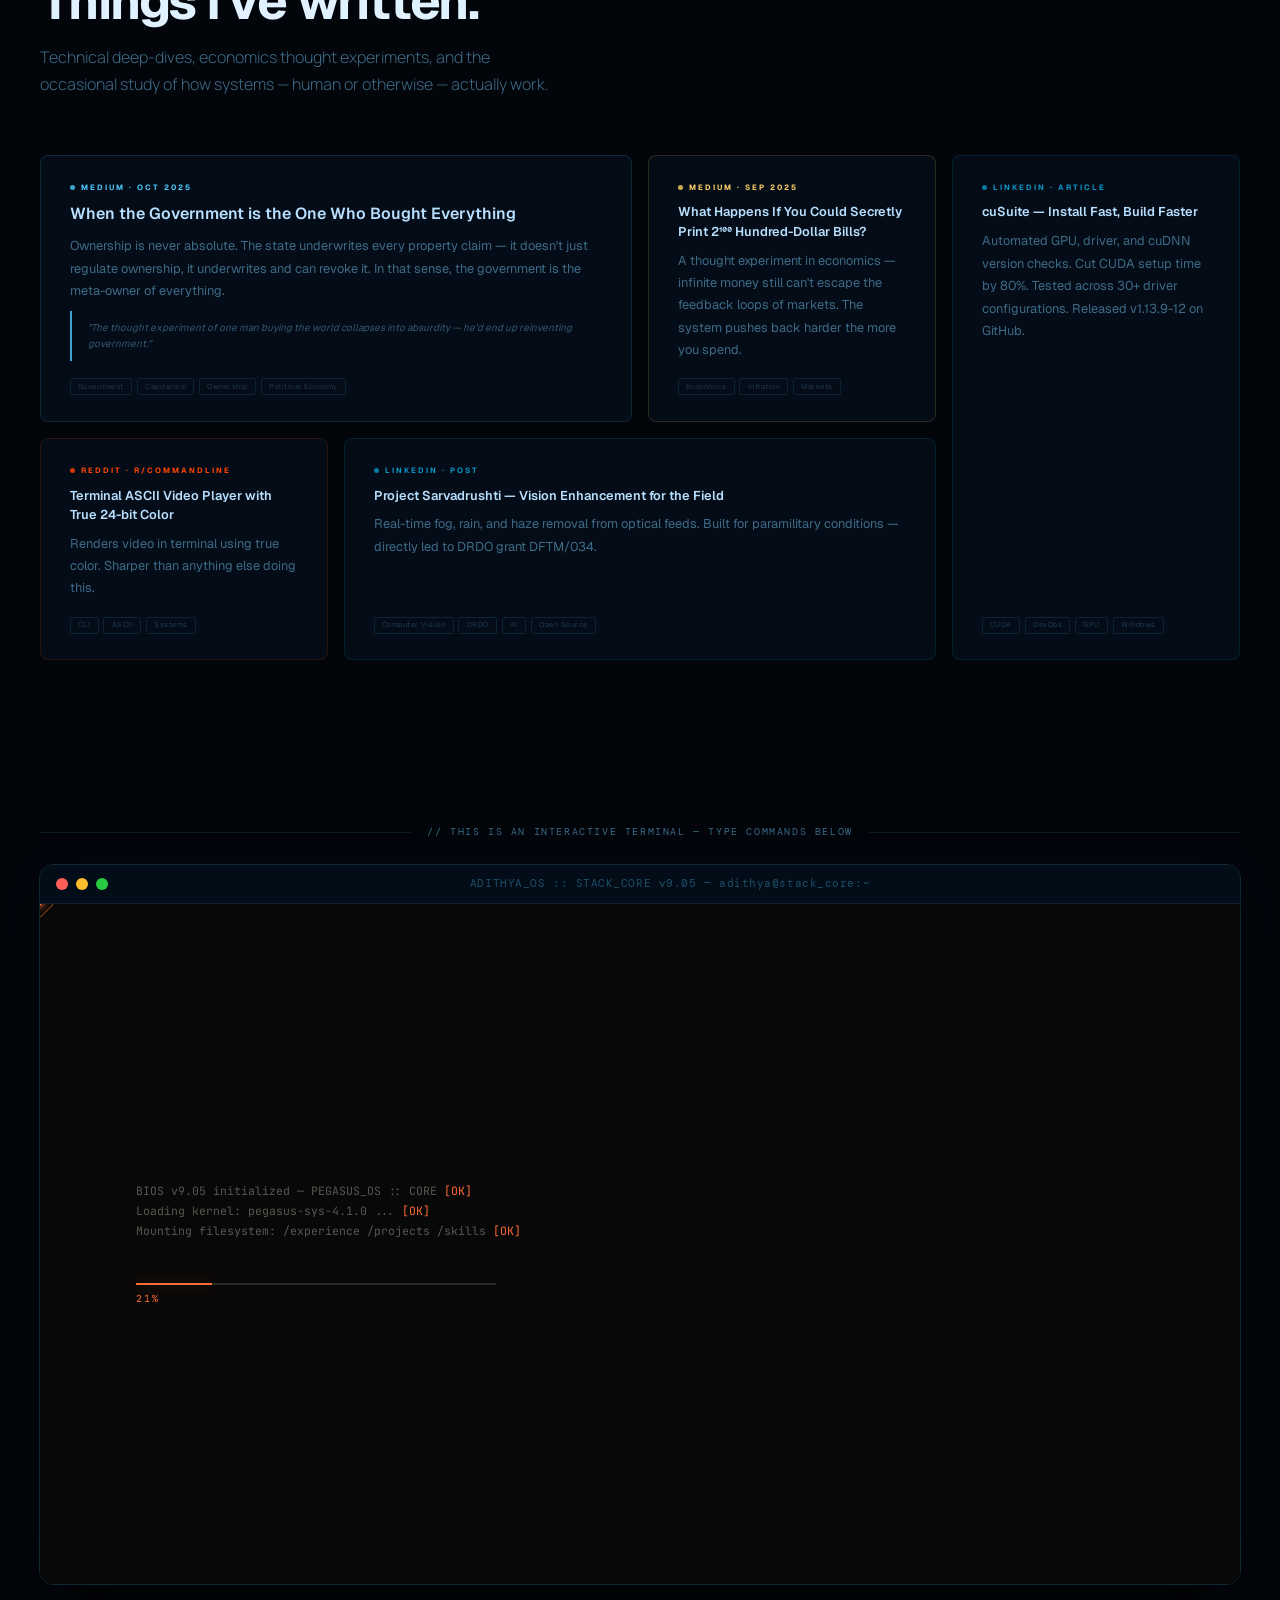
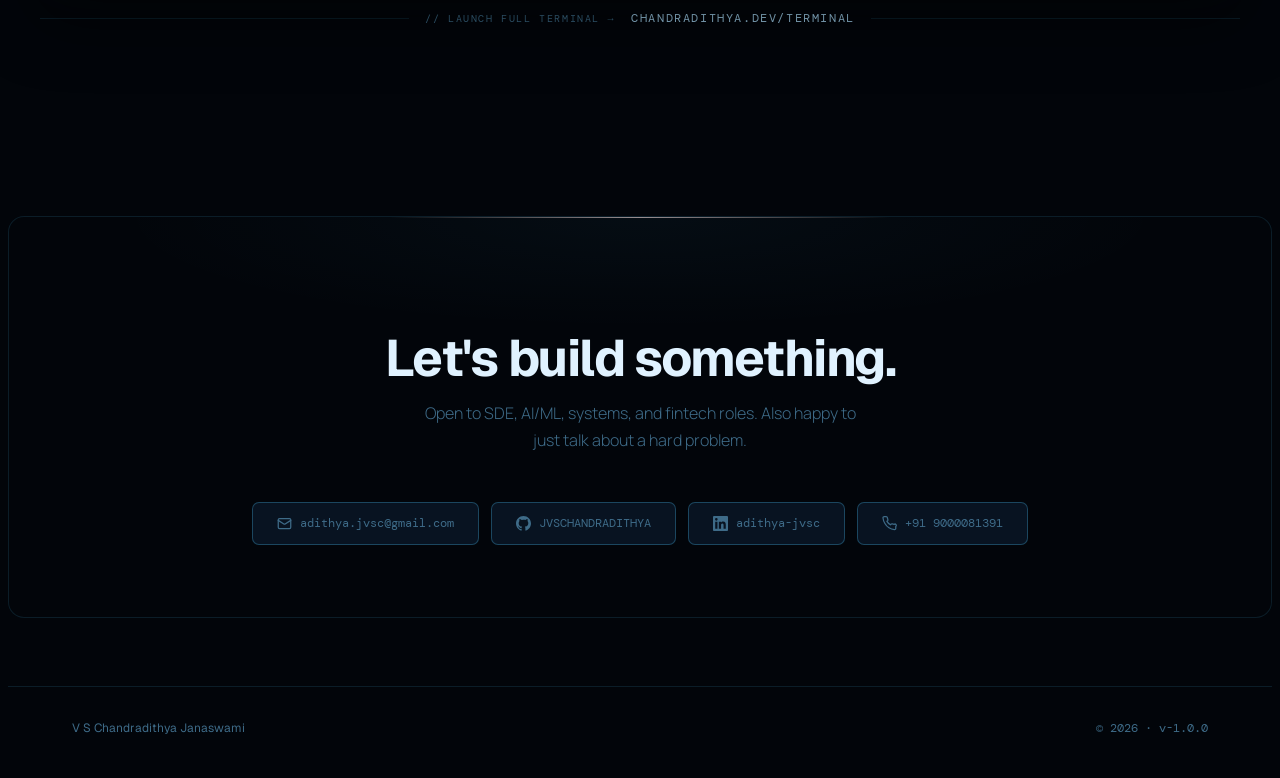
==== commit 3e31202f: "Project updates" ====
--- a/portfolio/index.html
+++ b/portfolio/index.html
@@ -508,6 +508,215 @@
     .oss-pr { font-size: 11px; color: var(--violet); margin-bottom: 8px; font-family: 'DM Mono', monospace; }
     .oss-desc { font-size: 12px; color: var(--muted); line-height: 1.55; }
 
+    /* ── WRITING MOSAIC ── */
+    .mosaic-grid {
+      display: grid;
+      grid-template-columns: repeat(4, 1fr);
+      gap: 1rem;
+      margin-top: 2rem;
+    }
+
+    .mosaic-card {
+      position: relative;
+      padding: 1.6rem 1.8rem;
+      border: 1px solid var(--border);
+      background: rgba(8,19,33,0.6);
+      backdrop-filter: blur(12px);
+      -webkit-backdrop-filter: blur(12px);
+      text-decoration: none;
+      color: var(--text);
+      display: flex;
+      flex-direction: column;
+      gap: .6rem;
+      border-radius: 8px;
+      overflow: hidden;
+      transition: border-color .25s, background .25s, transform .25s;
+    }
+    .mosaic-card:hover {
+      transform: translateY(-3px);
+    }
+
+    /* per-card accent colors */
+    .mosaic-card.mc-a {
+      border-color: rgba(76,201,255,0.15);
+      --card-accent: #4cc9ff;
+    }
+    .mosaic-card.mc-a:hover { border-color: rgba(76,201,255,0.4); }
+
+    .mosaic-card.mc-b {
+      border-color: rgba(255,209,102,0.15);
+      --card-accent: #ffd166;
+    }
+    .mosaic-card.mc-b:hover { border-color: rgba(255,209,102,0.4); }
+
+    .mosaic-card.mc-c {
+      border-color: rgba(255,69,0,0.15);
+      --card-accent: #ff4500;
+    }
+    .mosaic-card.mc-c:hover { border-color: rgba(255,69,0,0.4); }
+
+    .mosaic-card.mc-d {
+      border-color: rgba(10,149,200,0.15);
+      --card-accent: #0a95c8;
+    }
+    .mosaic-card.mc-d:hover { border-color: rgba(10,149,200,0.4); }
+
+    .mosaic-card.mc-e {
+      border-color: rgba(10,149,200,0.15);
+      --card-accent: #0a95c8;
+      justify-content: center;
+    }
+    .mosaic-card.mc-e:hover { border-color: rgba(10,149,200,0.4); }
+
+    /* grid layout — A A B E / C D D E */
+    .mosaic-card.mc-a { grid-column: 1/3; grid-row: 1; }
+    .mosaic-card.mc-b { grid-column: 3;   grid-row: 1; }
+    .mosaic-card.mc-e { grid-column: 4;   grid-row: 1/3; }
+    .mosaic-card.mc-c { grid-column: 1;   grid-row: 2; }
+    .mosaic-card.mc-d { grid-column: 2/4; grid-row: 2; }
+
+    /* content blurs on hover */
+    .mc-content {
+      display: flex;
+      flex-direction: column;
+      gap: .55rem;
+      height: 100%;
+      transition: filter .3s ease, opacity .3s ease;
+    }
+    .mosaic-card:hover .mc-content {
+      filter: blur(3px);
+      opacity: .4;
+    }
+
+    /* hover overlay */
+    .mc-hover-overlay {
+      position: absolute;
+      inset: 0;
+      border-radius: 8px;
+      background: rgba(2,5,10,0.88);
+      backdrop-filter: blur(10px);
+      -webkit-backdrop-filter: blur(10px);
+      opacity: 0;
+      display: flex;
+      flex-direction: column;
+      align-items: center;
+      justify-content: center;
+      padding: 2rem;
+      text-align: center;
+      transition: opacity .3s ease;
+      z-index: 2;
+      gap: .7rem;
+    }
+    .mosaic-card:hover .mc-hover-overlay {
+      opacity: 1;
+    }
+    .ho-source {
+      font-size: .5rem;
+      letter-spacing: 2.5px;
+      text-transform: uppercase;
+      color: var(--card-accent);
+      font-weight: 700;
+    }
+    .ho-title {
+      font-size: .95rem;
+      font-weight: 700;
+      color: var(--text);
+      line-height: 1.5;
+    }
+    .ho-desc {
+      font-size: .63rem;
+      color: var(--muted);
+      line-height: 1.75;
+      max-width: 280px;
+    }
+    .ho-cta {
+      font-size: .56rem;
+      color: var(--card-accent);
+      border: 1px solid var(--card-accent);
+      padding: .38rem 1rem;
+      border-radius: 4px;
+      margin-top: .3rem;
+      opacity: .8;
+      transition: opacity .2s;
+      letter-spacing: .5px;
+    }
+    .mosaic-card:hover .ho-cta { opacity: 1; }
+
+    /* card internals */
+    .mc-source {
+      font-size: .48rem;
+      letter-spacing: 2px;
+      text-transform: uppercase;
+      font-weight: 700;
+      display: inline-flex;
+      align-items: center;
+      gap: .4rem;
+      color: var(--card-accent);
+    }
+    .mc-source::before {
+      content: '';
+      width: 5px; height: 5px;
+      border-radius: 50%;
+      background: currentColor;
+      opacity: .8;
+      flex-shrink: 0;
+    }
+
+    .mc-title {
+      font-size: 0.8rem;
+      color: var(--text);
+      line-height: 1.5;
+      font-weight: 600;
+    }
+    .mc-a .mc-title { font-size: 1rem; }
+
+    .mc-desc {
+      font-size: .8rem;
+      color: var(--muted);
+      line-height: 1.75;
+      flex: 1;
+    }
+
+    .mc-pull {
+      padding: .55rem 1rem;
+      border-left: 2px solid var(--card-accent);
+      font-size: .62rem;
+      color: var(--muted);
+      font-style: italic;
+      line-height: 1.65;
+      opacity: .8;
+    }
+
+    .mc-tags {
+      display: flex;
+      flex-wrap: wrap;
+      gap: .3rem;
+      margin-top: auto;
+      padding-top: .5rem;
+    }
+    .mc-tag {
+      font-size: .46rem;
+      color: var(--faint);
+      border: 1px solid var(--border);
+      padding: .1rem .45rem;
+      border-radius: 2px;
+      letter-spacing: .5px;
+    }
+
+    /* responsive */
+    @media(max-width:1100px){
+      .mosaic-grid { grid-template-columns: repeat(2,1fr); }
+      .mosaic-card.mc-a { grid-column:1/3; grid-row:auto; }
+      .mosaic-card.mc-b,
+      .mosaic-card.mc-c,
+      .mosaic-card.mc-d,
+      .mosaic-card.mc-e { grid-column:auto; grid-row:auto; }
+    }
+    @media(max-width:640px){
+      .mosaic-grid { grid-template-columns:1fr; }
+      .mosaic-card.mc-a { grid-column:1; }
+    }
+
     /* ══════════════════════════════
        TERMINAL
     ══════════════════════════════ */
@@ -644,6 +853,7 @@
         <li><a href="#skills" class="nav-link">Stack</a></li>
         <li><a href="#experience" class="nav-link">Work</a></li>
         <li><a href="#projects" class="nav-link">Projects</a></li>
+        <li><a href="#writing" class="nav-link">Writing</a></li>
         <li><a href="#terminal-section" class="nav-link">Terminal</a></li>
         <li><a href="#contact" class="nav-link">Contact</a></li>
       </ul>
@@ -960,21 +1170,20 @@
             </div>
             </a>
 
-            <a class="project-card" href="https://github.com/JVSCHANDRADITHYA/PIPELINE-MODEL" target="_blank">
-            <div class="project-top">
-                <div class="project-meta"><span class="project-num">05</span><span class="project-tag ml-industrial">ML · Industrial</span></div>
-                <div class="project-title">Pipeline Multi-Dimensional Anomaly Engine</div>
-                <div class="project-desc">Real-time streaming anomaly detection for industrial pipeline sensors. Layered architecture — static filtering, peer spatial deviation, PCA compressing 150+ sensors, LSTM AE temporal modeling, adaptive thresholds.</div>
-            </div>
-            <div class="project-bottom">
+            <a class="project-card" href="https://github.com/JVSCHANDRADITHYA/buddy" target="_blank">
+              <div class="project-top">
+                <div class="project-meta"><span class="project-num">06</span><span class="project-tag infra">CLI · Systems</span></div>
+                <div class="project-title">Buddy - Video in Terminal</div>
+                <div class="project-desc">Renders video in-terminal using Unicode half-blocks + full RGB ANSI escapes. NumPy-vectorized, area-averaged downscaling. Visibly better than mpv -vo caca.</div>
+              </div>
+              <div class="project-bottom">
                 <div class="project-tech">
-                <span class="tech-pill"><img src="https://cdn.jsdelivr.net/gh/devicons/devicon@latest/icons/python/python-original.svg" alt="">Python</span>
-                <span class="tech-pill"><img src="https://cdn.jsdelivr.net/gh/devicons/devicon@latest/icons/pytorch/pytorch-original.svg" alt="">LSTM</span>
-                <span class="tech-pill"><img src="https://cdn.jsdelivr.net/gh/devicons/devicon@latest/icons/pandas/pandas-original.svg" alt="Pandas">Pandas</span>
-                <span class="tech-pill"><img src="https://cdn.jsdelivr.net/gh/devicons/devicon@latest/icons/pytorch/pytorch-original.svg" alt="Pytorch">Pytorch</span>
+                  <span class="tech-pill"><img src="https://cdn.jsdelivr.net/gh/devicons/devicon@latest/icons/python/python-original.svg" alt="">Python</span>
+                  <span class="tech-pill"><img src="https://cdn.jsdelivr.net/gh/devicons/devicon@latest/icons/numpy/numpy-original.svg" alt="">NumPy</span>
+                  <span class="tech-pill">FFmpeg</span>
                 </div>
                 <div class="project-arrow">↗</div>
-            </div>
+              </div>
             </a>
 
             <a class="project-card" href="https://github.com/JVSCHANDRADITHYA/Invoice_DB_Bot" target="_blank">
@@ -1046,6 +1255,122 @@
 
       </div>
     </section>
+
+    <section id="writing">
+  <div class="section-inner">
+    <div class="section-label fade-in">// writing</div>
+    <h2 class="fade-in">Things I've written.</h2>
+    <p class="section-sub fade-in" style="transition-delay:0.05s">Technical deep-dives, economics thought experiments, and the occasional study of how systems — human or otherwise — actually work.</p>
+
+    <div class="mosaic-grid fade-in" style="transition-delay:0.1s">
+
+      <!-- A: big feature -->
+      <a class="mosaic-card mc-a" href="https://medium.com/@adithya.jvsc/when-the-government-is-the-one-who-bought-everything-1fe98b5ee712" target="_blank" rel="noopener">
+        <div class="mc-hover-overlay">
+          <span class="ho-source">Medium · 4 min read · Oct 2025</span>
+          <div class="ho-title">When the Government is the One Who Bought Everything</div>
+          <div class="ho-desc">Why private property is an illusion nested inside public sovereignty — and what happens when you follow that logic all the way down.</div>
+          <span class="ho-cta">↗ read on Medium</span>
+        </div>
+        <div class="mc-content">
+          <span class="mc-source">Medium · Oct 2025</span>
+          <div class="mc-title">When the Government is the One Who Bought Everything</div>
+          <div class="mc-desc">Ownership is never absolute. The state underwrites every property claim — it doesn't just regulate ownership, it underwrites and can revoke it. In that sense, the government is the meta-owner of everything.</div>
+          <div class="mc-pull">"The thought experiment of one man buying the world collapses into absurdity — he'd end up reinventing government."</div>
+          <div class="mc-tags">
+            <span class="mc-tag">Government</span>
+            <span class="mc-tag">Capitalism</span>
+            <span class="mc-tag">Ownership</span>
+            <span class="mc-tag">Political Economy</span>
+          </div>
+        </div>
+      </a>
+
+      <!-- B -->
+      <a class="mosaic-card mc-b" href="https://medium.com/@adithya.jvsc/what-happens-if-you-could-secretly-print-2%C2%B9%E2%81%B0%E2%81%B0-usd-notes-a-thought-experiment-in-economics-7da4a85add4d" target="_blank" rel="noopener">
+        <div class="mc-hover-overlay">
+          <span class="ho-source">Medium · 3 min read · Sep 2025</span>
+          <div class="ho-title">What if you printed 2¹⁰⁰ hundred-dollar bills?</div>
+          <div class="ho-desc">Even omnipotent wealth can't beat the invisible hand. The more you spend, the less your money buys.</div>
+          <span class="ho-cta">↗ read on Medium</span>
+        </div>
+        <div class="mc-content">
+          <span class="mc-source">Medium · Sep 2025</span>
+          <div class="mc-title">What Happens If You Could Secretly Print 2¹⁰⁰ Hundred-Dollar Bills?</div>
+          <div class="mc-desc">A thought experiment in economics — infinite money still can't escape the feedback loops of markets. The system pushes back harder the more you spend.</div>
+          <div class="mc-tags">
+            <span class="mc-tag">Economics</span>
+            <span class="mc-tag">Inflation</span>
+            <span class="mc-tag">Markets</span>
+          </div>
+        </div>
+      </a>
+
+      <!-- E: cuSuite — tall right column -->
+      <a class="mosaic-card mc-e" href="https://www.linkedin.com/pulse/cusuite-install-fast-build-faster-v-s-chandradithya-janaswami-wrcpc/" target="_blank" rel="noopener">
+        <div class="mc-hover-overlay">
+          <span class="ho-source">LinkedIn · Technical Article</span>
+          <div class="ho-title">cuSuite — Install Fast, Build Faster</div>
+          <div class="ho-desc">A deep-dive into how cuSuite automates GPU, driver, CUDA, and cuDNN version resolution — cutting environment setup from hours to minutes across 30+ driver configurations. Released v1.13.9-12 on GitHub. Built because setting up CUDA on Windows is genuinely painful and nobody should have to do it manually twice.</div>
+          <span class="ho-cta">↗ read on LinkedIn</span>
+        </div>
+        <div class="mc-content">
+          <span class="mc-source">LinkedIn · Article</span>
+          <div class="mc-title">cuSuite — Install Fast, Build Faster</div>
+          <div class="mc-desc">Automated GPU, driver, and cuDNN version checks. Cut CUDA setup time by 80%. Tested across 30+ driver configurations. Released v1.13.9-12 on GitHub.</div>
+          <div class="mc-tags">
+            <span class="mc-tag">CUDA</span>
+            <span class="mc-tag">DevOps</span>
+            <span class="mc-tag">GPU</span>
+            <span class="mc-tag">Windows</span>
+          </div>
+        </div>
+      </a>
+
+      <!-- C: Reddit -->
+      <a class="mosaic-card mc-c" href="https://www.reddit.com/r/commandline/comments/1rwydjy/i_made_a_terminal_video_ascii_player_that_uses/" target="_blank" rel="noopener">
+        <div class="mc-hover-overlay">
+          <span class="ho-source">Reddit · r/commandline</span>
+          <div class="ho-title">Terminal ASCII Video Player — True 24-bit Color</div>
+          <div class="ho-desc">Renders video directly in the terminal using true 24-bit color output — sharper and more accurate than anything else doing this.</div>
+          <span class="ho-cta">↗ view on Reddit</span>
+        </div>
+        <div class="mc-content">
+          <span class="mc-source">Reddit · r/commandline</span>
+          <div class="mc-title">Terminal ASCII Video Player with True 24-bit Color</div>
+          <div class="mc-desc">Renders video in terminal using true color. Sharper than anything else doing this.</div>
+          <div class="mc-tags">
+            <span class="mc-tag">CLI</span>
+            <span class="mc-tag">ASCII</span>
+            <span class="mc-tag">Systems</span>
+          </div>
+        </div>
+      </a>
+
+      <!-- D: Sarvadrushti -->
+      <a class="mosaic-card mc-d" href="https://www.linkedin.com/posts/project-sarvadrushti_ai-computervision-innovation-activity-7301635137543278592-3hrP" target="_blank" rel="noopener">
+        <div class="mc-hover-overlay">
+          <span class="ho-source">LinkedIn · Project Post</span>
+          <div class="ho-title">Project Sarvadrushti — Vision Enhancement for the Field</div>
+          <div class="ho-desc">Fog, rain, and haze removal from live optical feeds built for paramilitary use. Modified CycleGAN improved robustness ~40% in low-visibility conditions — directly led to DRDO grant DFTM/034.</div>
+          <span class="ho-cta">↗ view on LinkedIn</span>
+        </div>
+        <div class="mc-content">
+          <span class="mc-source">LinkedIn · Post</span>
+          <div class="mc-title">Project Sarvadrushti — Vision Enhancement for the Field</div>
+          <div class="mc-desc">Real-time fog, rain, and haze removal from optical feeds. Built for paramilitary conditions — directly led to DRDO grant DFTM/034.</div>
+          <div class="mc-tags">
+            <span class="mc-tag">Computer Vision</span>
+            <span class="mc-tag">DRDO</span>
+            <span class="mc-tag">AI</span>
+            <span class="mc-tag">Open Source</span>
+          </div>
+        </div>
+      </a>
+
+    </div>
+  </div>
+</section>
 
     
 
